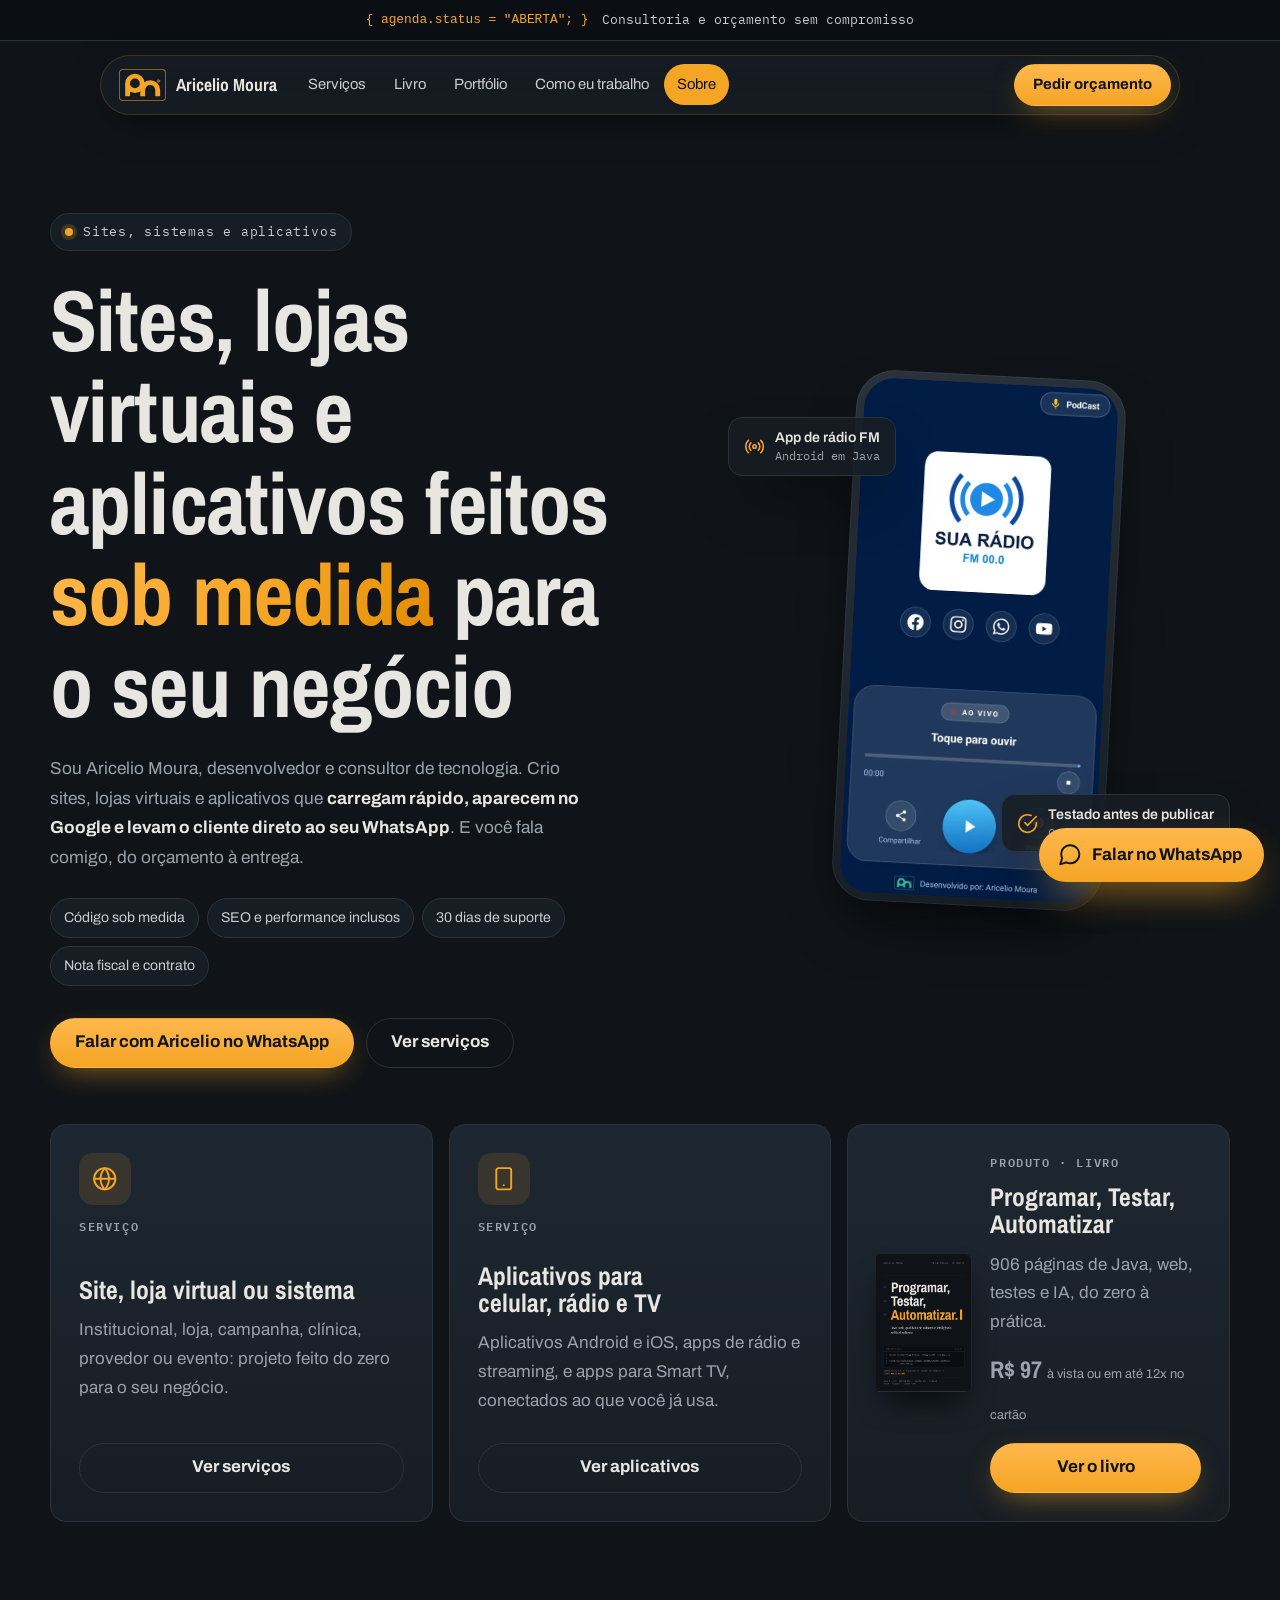
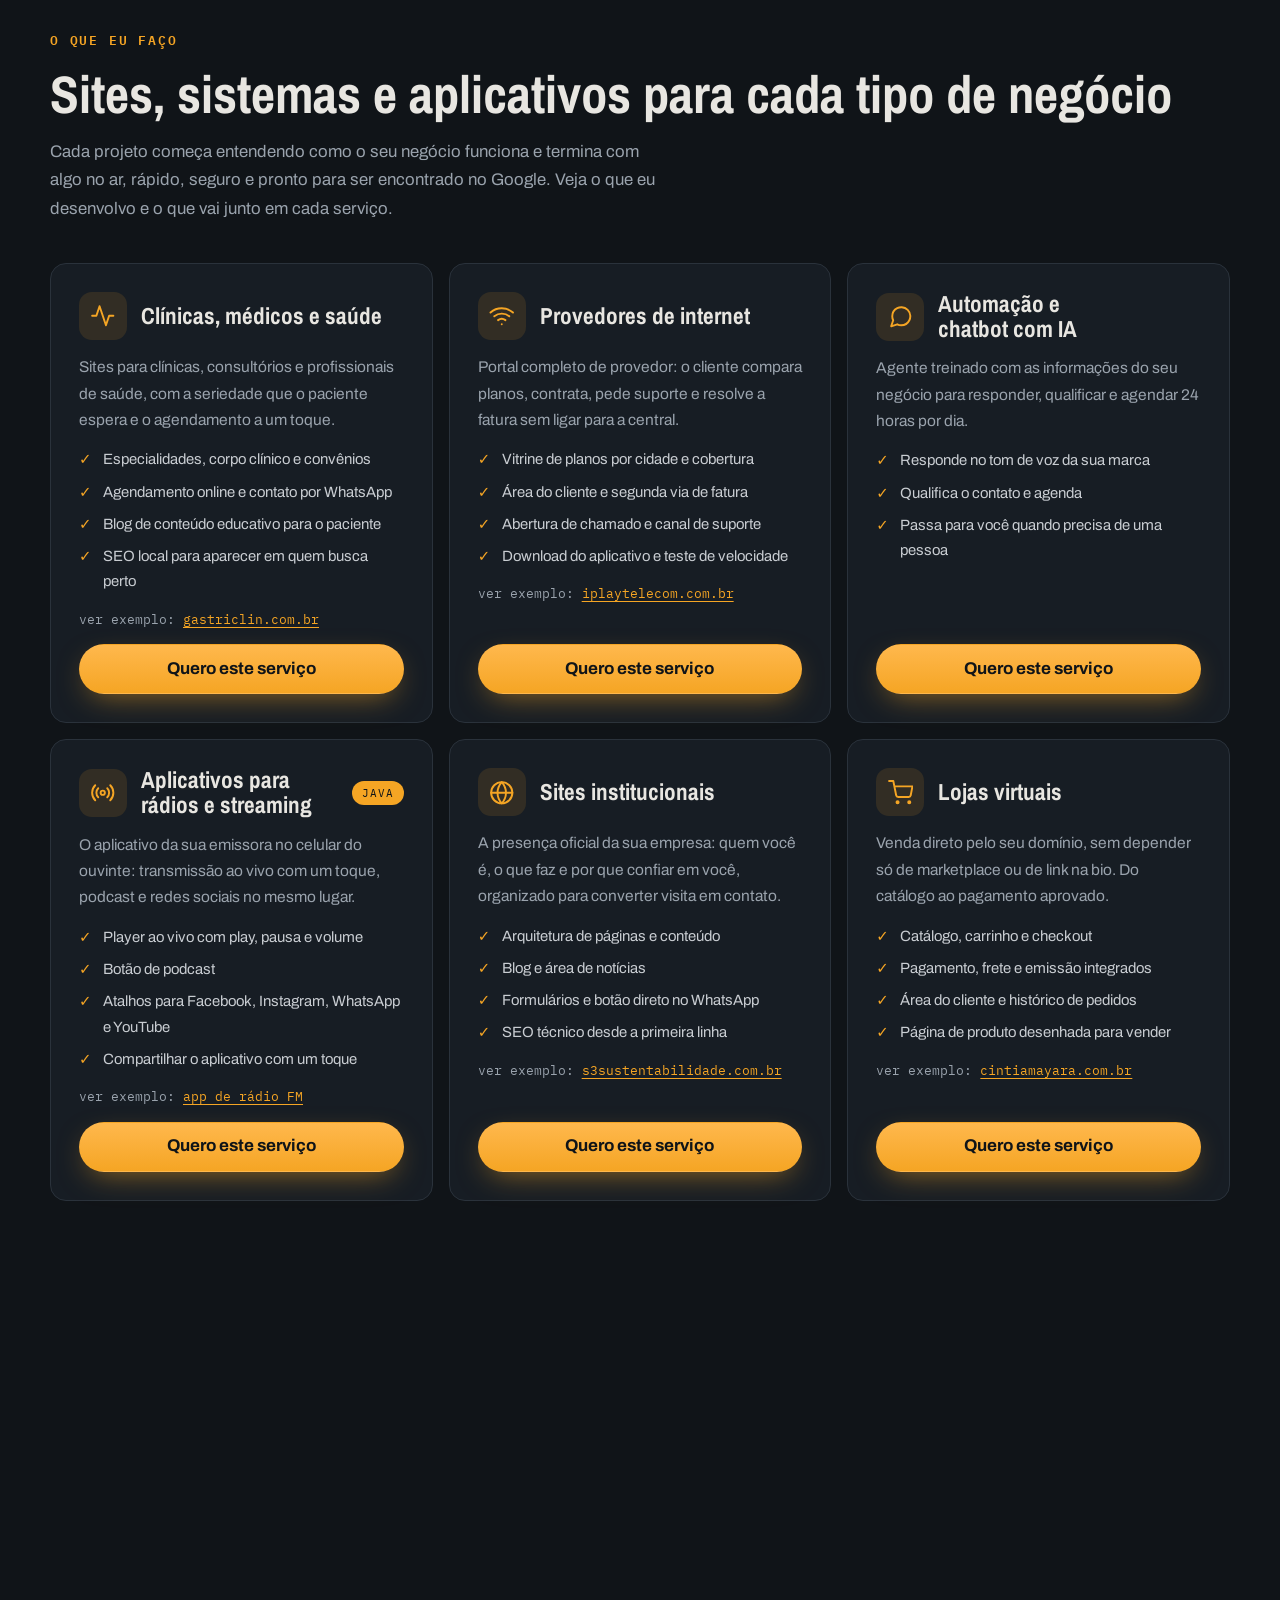
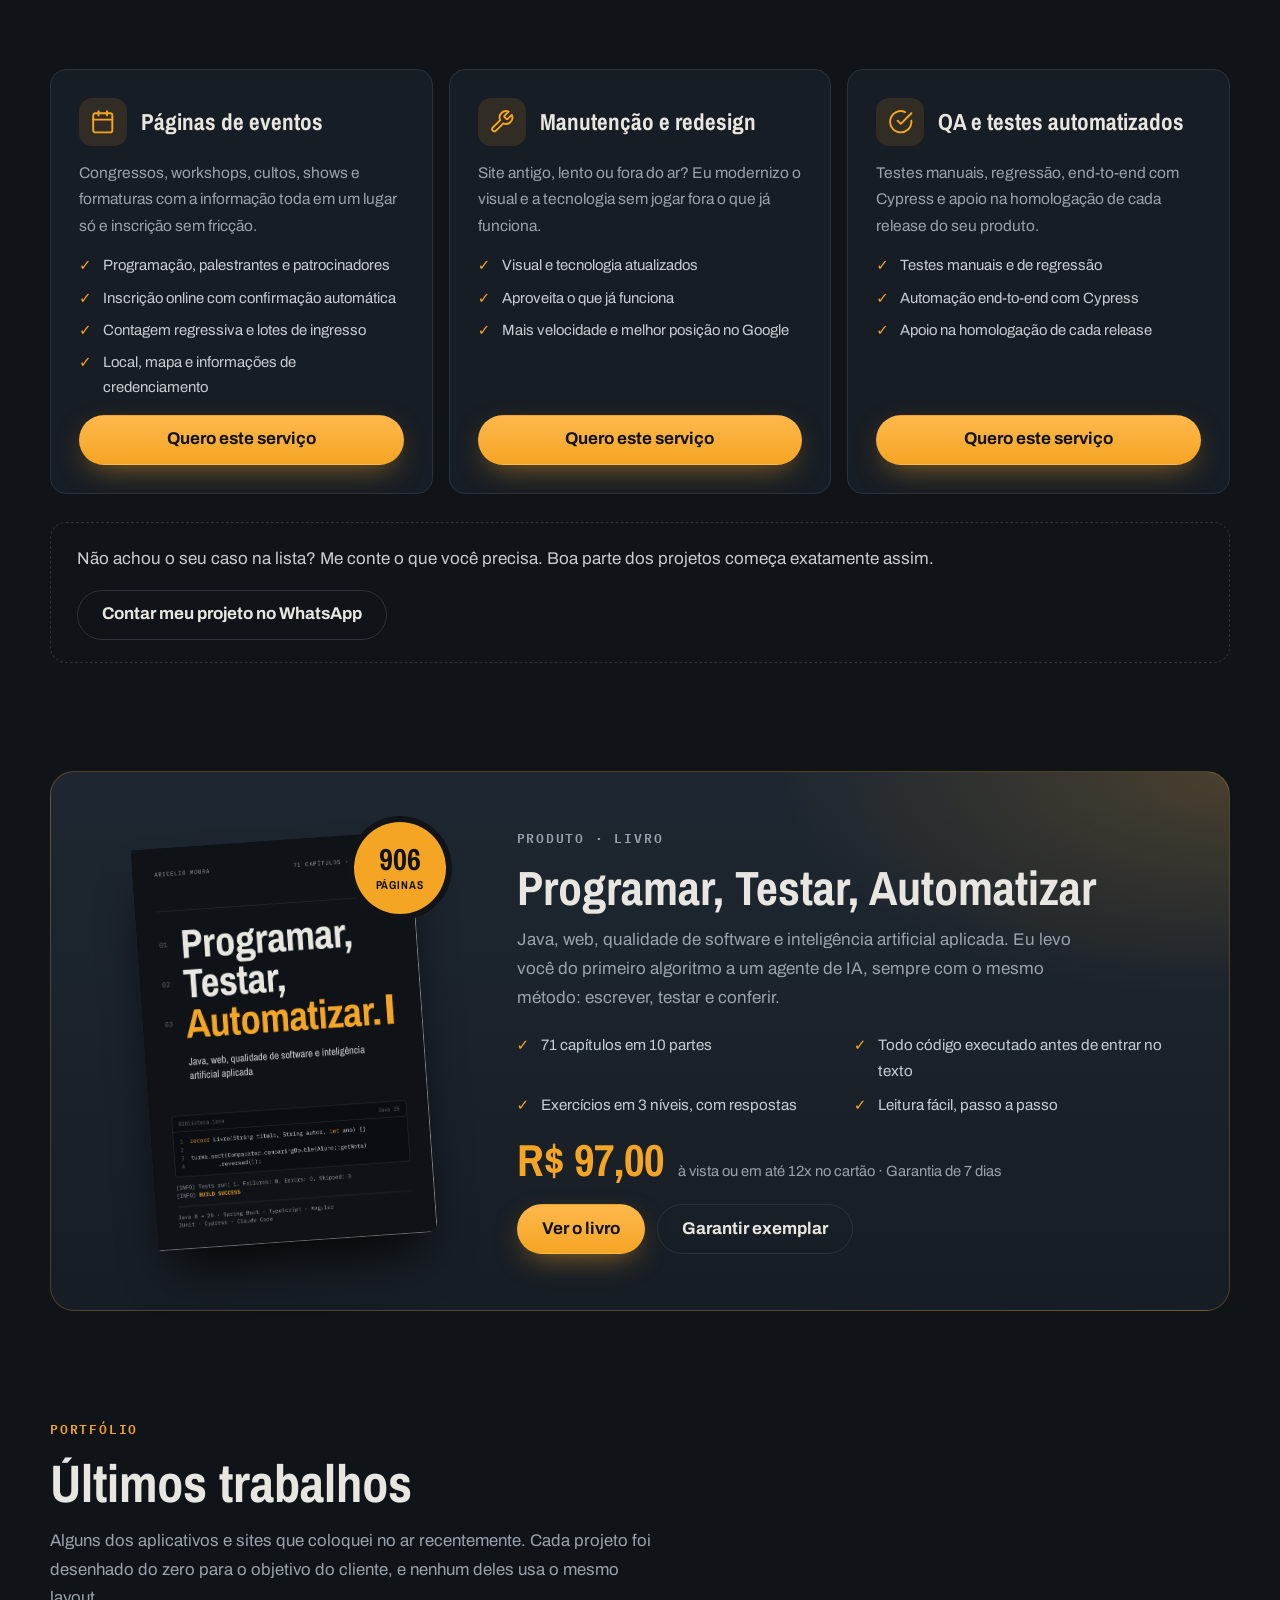
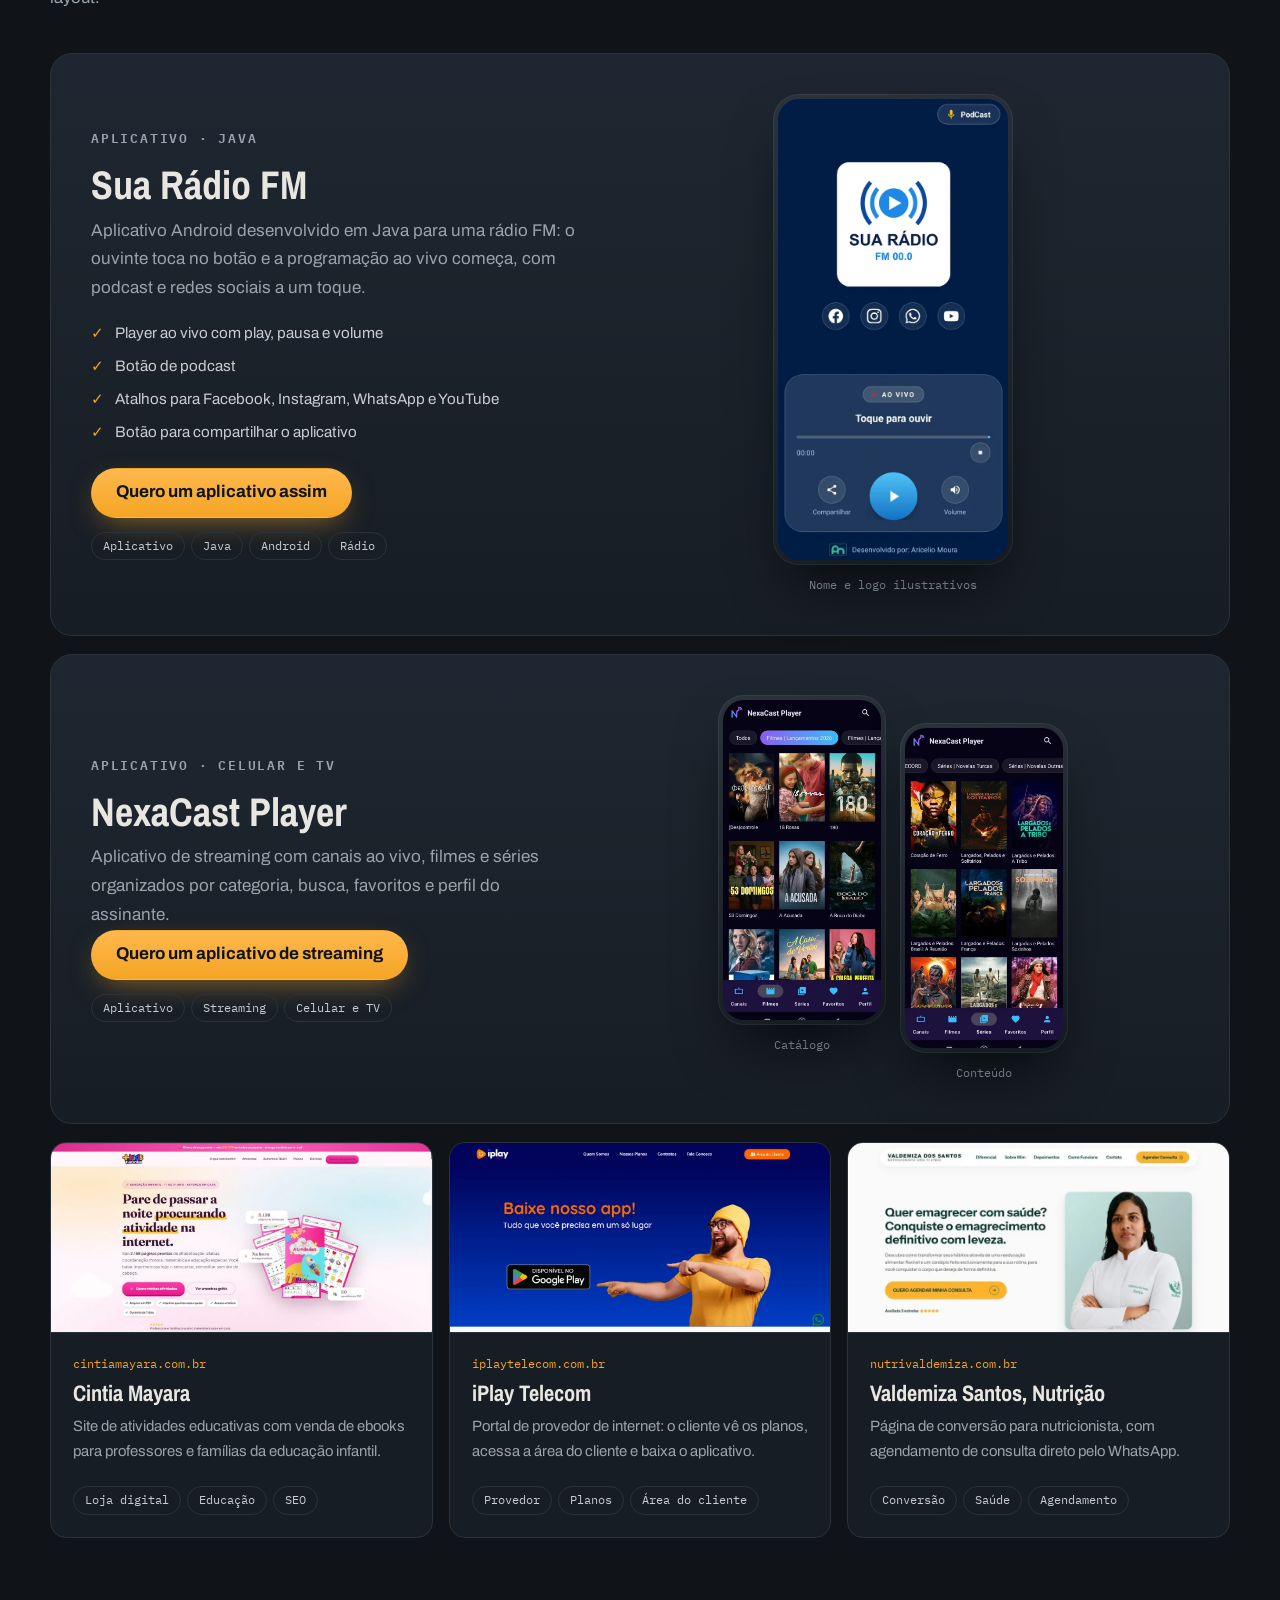
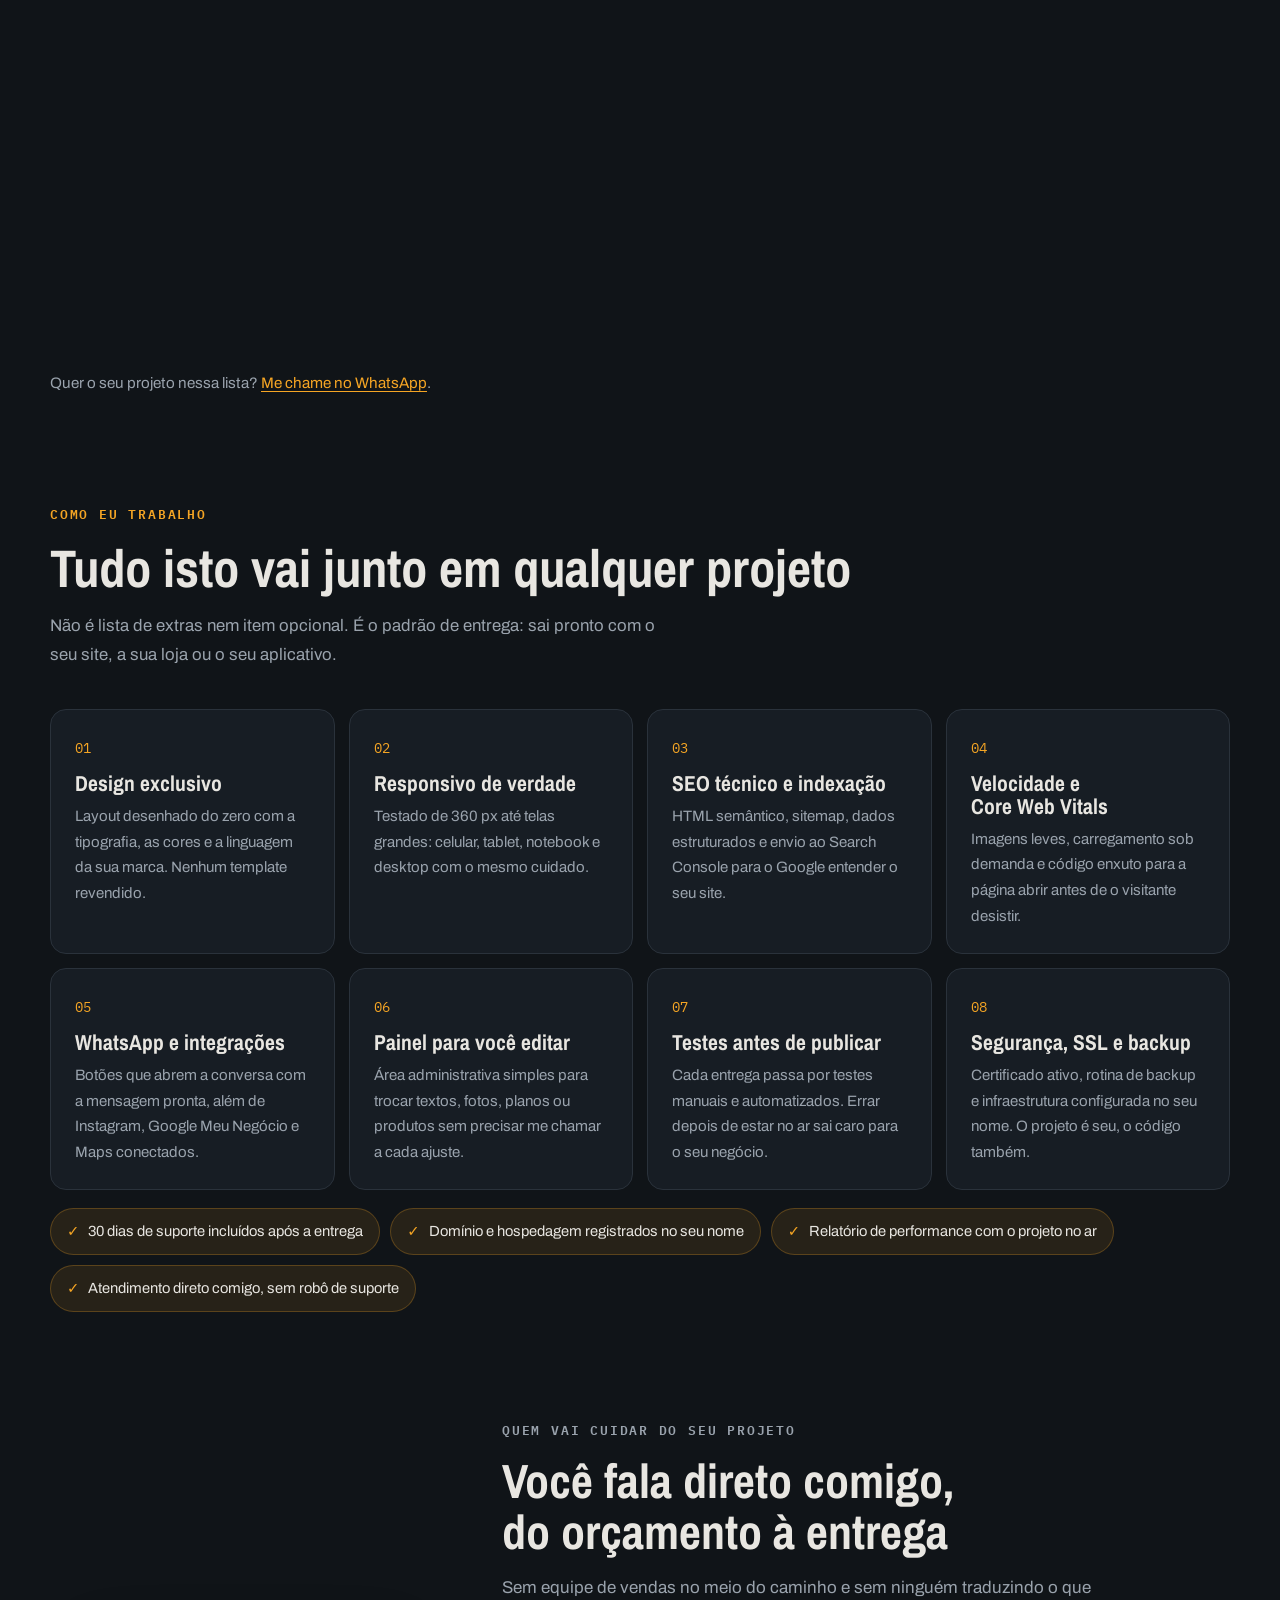
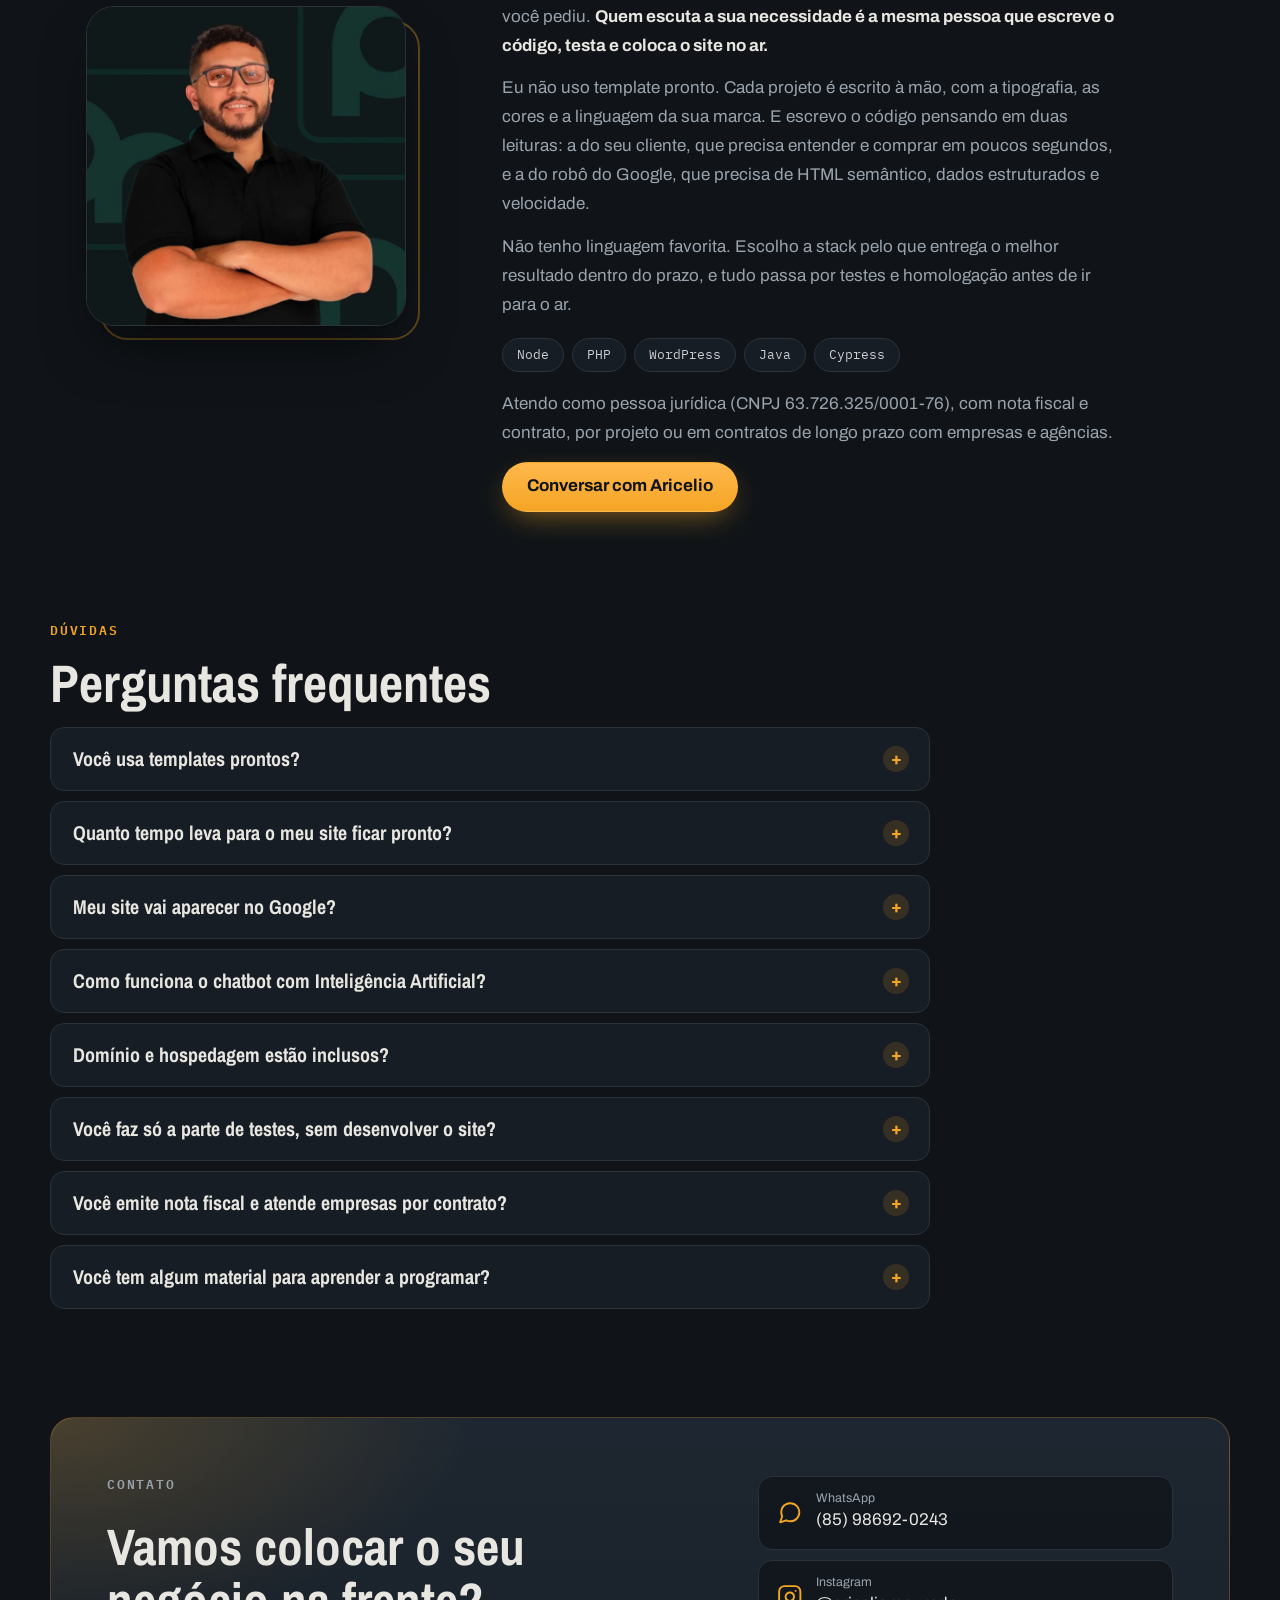
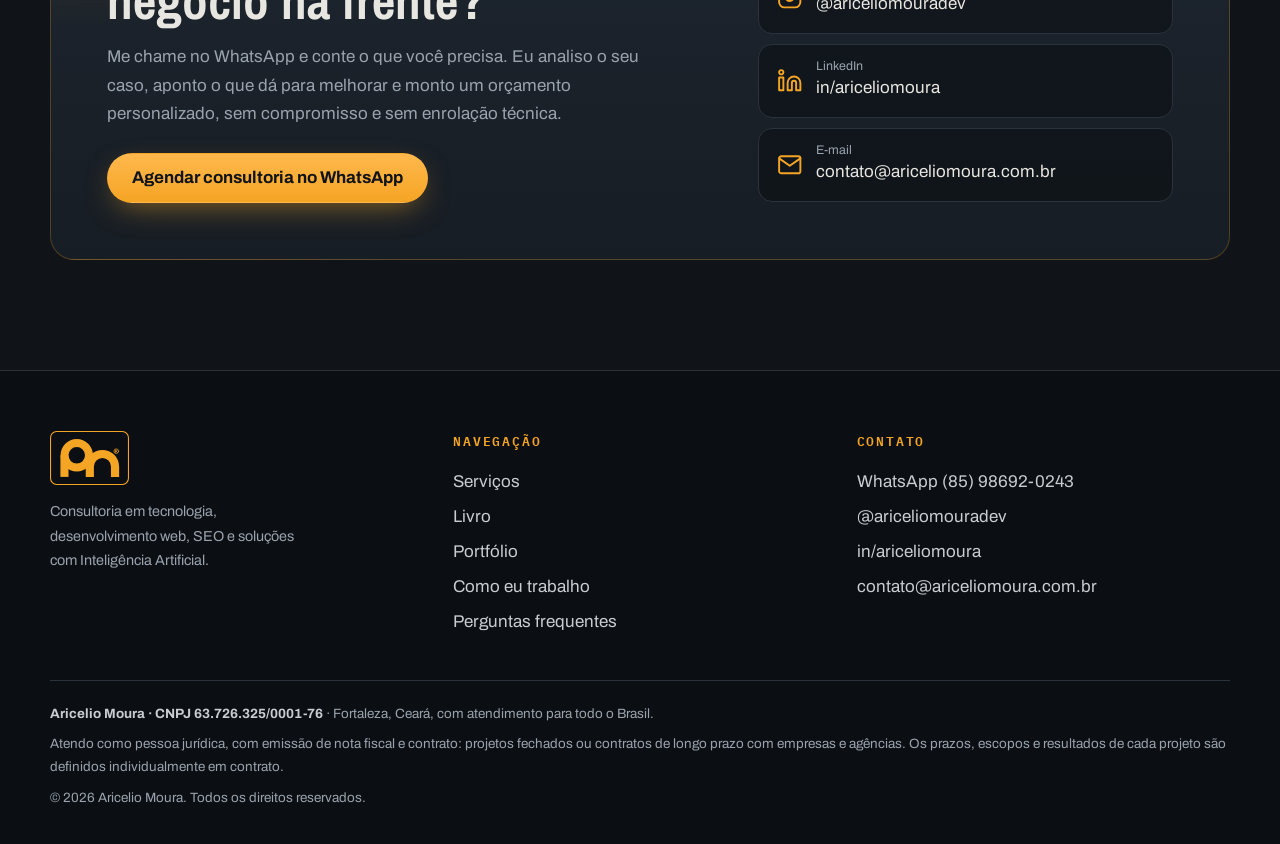
==== index.html @ e88c0b11 "Site do portfólio com a página do livro Página inicial com serviços, portfólio, como eu trabalho, so" ====
<!doctype html>
<html lang="pt-BR">
<head>
  <meta charset="utf-8">
  <meta name="viewport" content="width=device-width, initial-scale=1">
  <title>Aricelio Moura Dev | Sites, Lojas Virtuais e Aplicativos Sob Medida</title>
  <meta name="description" content="Sites, lojas virtuais e aplicativos sob medida que carregam rápido, aparecem no Google e levam o cliente direto ao seu WhatsApp. Fale direto com o desenvolvedor, do orçamento à entrega. Fortaleza, CE, para todo o Brasil.">
  <meta name="author" content="Aricelio Moura">
  <meta name="robots" content="index, follow, max-image-preview:large">
  <link rel="canonical" href="https://ariceliomoura.com.br/">
  <link rel="alternate" hreflang="pt-BR" href="https://ariceliomoura.com.br/">

  <meta name="theme-color" content="#101418">
  <meta name="msapplication-TileColor" content="#101418">
  <meta name="color-scheme" content="dark">

  <meta property="og:type" content="website">
  <meta property="og:site_name" content="Aricelio Moura">
  <meta property="og:title" content="Aricelio Moura | Sites, Lojas Virtuais e Aplicativos Sob Medida">
  <meta property="og:description" content="Sites, lojas virtuais e aplicativos feitos sob medida para o seu negócio. Do orçamento à entrega, direto comigo.">
  <meta property="og:url" content="https://ariceliomoura.com.br/">
  <meta property="og:image" content="https://ariceliomoura.com.br/img/og-aricelio-moura.jpg">
  <meta property="og:image:alt" content="Logo e nome de Aricelio Moura, desenvolvedor de sites, lojas virtuais e aplicativos">
  <meta property="og:locale" content="pt_BR">
  <meta name="twitter:card" content="summary_large_image">
  <meta name="twitter:title" content="Aricelio Moura | Sites, Lojas Virtuais e Aplicativos">
  <meta name="twitter:description" content="Sites, lojas virtuais e aplicativos feitos sob medida para o seu negócio.">
  <meta name="twitter:image" content="https://ariceliomoura.com.br/img/og-aricelio-moura.jpg">

  <link rel="icon" type="image/svg+xml" href="img/logo-icone.svg">
  <link rel="icon" type="image/png" sizes="32x32" href="img/favicon-32.png">
  <link rel="icon" type="image/png" sizes="192x192" href="img/icone-192.png">
  <link rel="apple-touch-icon" href="img/apple-touch-icon.png">

  <link rel="preconnect" href="https://fonts.googleapis.com">
  <link rel="preconnect" href="https://fonts.gstatic.com" crossorigin>
  <link rel="stylesheet" href="https://fonts.googleapis.com/css2?family=Archivo:wght@400;600;700;800&family=Archivo+Narrow:wght@400;700&family=IBM+Plex+Mono:wght@400;600&display=swap">
  <link rel="stylesheet" href="css/home.css">

  <script type="application/ld+json">
  {
    "@context": "https://schema.org",
    "@graph": [
      {
        "@type": "ProfessionalService",
        "@id": "https://ariceliomoura.com.br/#negocio",
        "name": "Aricelio Moura",
        "url": "https://ariceliomoura.com.br/",
        "image": "https://ariceliomoura.com.br/img/og-aricelio-moura.jpg",
        "logo": "https://ariceliomoura.com.br/img/icone-512.png",
        "description": "Sites, lojas virtuais e aplicativos sob medida, com SEO, automação com IA e testes automatizados.",
        "telephone": "+55 85 98692-0243",
        "email": "contato@ariceliomoura.com.br",
        "taxID": "63.726.325/0001-76",
        "areaServed": { "@type": "Country", "name": "Brasil" },
        "address": { "@type": "PostalAddress", "addressLocality": "Fortaleza", "addressRegion": "CE", "addressCountry": "BR" },
        "founder": { "@id": "https://ariceliomoura.com.br/#autor" },
        "sameAs": ["https://www.instagram.com/ariceliomouradev", "https://www.linkedin.com/in/ariceliomoura"],
        "hasOfferCatalog": {
          "@type": "OfferCatalog",
          "name": "Serviços",
          "itemListElement": [
            { "@type": "Offer", "itemOffered": { "@type": "Service", "name": "Sites para clínicas, médicos e saúde" } },
            { "@type": "Offer", "itemOffered": { "@type": "Service", "name": "Portais para provedores de internet" } },
            { "@type": "Offer", "itemOffered": { "@type": "Service", "name": "Automação e chatbot com IA" } },
            { "@type": "Offer", "itemOffered": { "@type": "Service", "name": "Aplicativos para rádios e streaming" } },
            { "@type": "Offer", "itemOffered": { "@type": "Service", "name": "Sites institucionais" } },
            { "@type": "Offer", "itemOffered": { "@type": "Service", "name": "Lojas virtuais" } },
            { "@type": "Offer", "itemOffered": { "@type": "Service", "name": "Páginas de campanha" } },
            { "@type": "Offer", "itemOffered": { "@type": "Service", "name": "Aplicativos para celular e tablet" } },
            { "@type": "Offer", "itemOffered": { "@type": "Service", "name": "Aplicativos para Smart TV" } },
            { "@type": "Offer", "itemOffered": { "@type": "Service", "name": "Páginas de eventos" } },
            { "@type": "Offer", "itemOffered": { "@type": "Service", "name": "Manutenção e redesign" } },
            { "@type": "Offer", "itemOffered": { "@type": "Service", "name": "QA e testes automatizados" } }
          ]
        }
      },
      {
        "@type": "Person",
        "@id": "https://ariceliomoura.com.br/#autor",
        "name": "Aricelio Moura",
        "jobTitle": "Desenvolvedor e consultor de tecnologia",
        "url": "https://ariceliomoura.com.br/",
        "email": "contato@ariceliomoura.com.br",
        "sameAs": ["https://www.instagram.com/ariceliomouradev", "https://www.linkedin.com/in/ariceliomoura"]
      },
      {
        "@type": "WebSite",
        "@id": "https://ariceliomoura.com.br/#site",
        "name": "Aricelio Moura",
        "url": "https://ariceliomoura.com.br/",
        "inLanguage": "pt-BR"
      },
      {
        "@type": "FAQPage",
        "mainEntity": [
          { "@type": "Question", "name": "Você usa templates prontos?", "acceptedAnswer": { "@type": "Answer", "text": "Não. Cada projeto é desenvolvido do zero, com a tipografia, as cores e a linguagem da sua marca. Template pronto costuma vir pesado, cheio de código que você não usa, e é isso que derruba a velocidade e atrapalha o seu posicionamento no Google." } },
          { "@type": "Question", "name": "Quanto tempo leva para o meu site ficar pronto?", "acceptedAnswer": { "@type": "Answer", "text": "Depende do escopo. Uma página de campanha costuma ficar pronta em poucos dias úteis; uma loja virtual, um portal de provedor ou um aplicativo levam mais tempo. O prazo exato é combinado e colocado por escrito antes de começarmos." } },
          { "@type": "Question", "name": "Meu site vai aparecer no Google?", "acceptedAnswer": { "@type": "Answer", "text": "Todo projeto sai com a estrutura técnica que o Google precisa para entender e indexar suas páginas: HTML semântico, velocidade, sitemap, dados estruturados e envio ao Search Console. Posição e tempo de subida variam conforme concorrência e mercado. Ninguém sério promete primeiro lugar garantido, mas sem essa base você não disputa." } },
          { "@type": "Question", "name": "Como funciona o chatbot com Inteligência Artificial?", "acceptedAnswer": { "@type": "Answer", "text": "O agente é treinado com as informações do seu negócio, como serviços, horários, formas de pagamento e dúvidas mais comuns, e responde no seu tom de voz, 24 horas por dia. Ele resolve o repetitivo, qualifica o contato e passa para você quando a conversa exige atendimento humano." } },
          { "@type": "Question", "name": "Domínio e hospedagem estão inclusos?", "acceptedAnswer": { "@type": "Answer", "text": "Domínio e hospedagem são contratados no seu nome, para que a propriedade do seu endereço na internet seja sempre sua. Eu indico as melhores opções para o seu caso, cuido de toda a configuração técnica e deixo tudo publicado e funcionando." } },
          { "@type": "Question", "name": "Você faz só a parte de testes, sem desenvolver o site?", "acceptedAnswer": { "@type": "Answer", "text": "Faço. Atuo também como QA e analista de testes em produtos que já existem: testes manuais, de regressão, end-to-end, automação com Cypress e apoio na homologação antes de cada release. Esse serviço é contratado separadamente." } },
          { "@type": "Question", "name": "Você emite nota fiscal e atende empresas por contrato?", "acceptedAnswer": { "@type": "Answer", "text": "Sim. Atendo como pessoa jurídica (CNPJ 63.726.325/0001-76), com nota fiscal e contrato para cada projeto. Para empresas e agências que precisam de um desenvolvedor de forma contínua, trabalho também em contratos de longo prazo." } },
          { "@type": "Question", "name": "Você tem algum material para aprender a programar?", "acceptedAnswer": { "@type": "Answer", "text": "Tenho. O livro Programar, Testar, Automatizar tem 906 páginas e 71 capítulos sobre Java, web, testes de software e inteligência artificial, do zero à prática. A página do livro fica em ariceliomoura.com.br/livro." } }
        ]
      }
    ]
  }
  </script>
</head>
<body>
  <!-- Ícones (sprite) -->
  <svg width="0" height="0" style="position:absolute" aria-hidden="true" focusable="false">
    <symbol id="i-site" viewBox="0 0 24 24"><circle cx="12" cy="12" r="10"/><line x1="2" y1="12" x2="22" y2="12"/><path d="M12 2a15.3 15.3 0 0 1 4 10 15.3 15.3 0 0 1-4 10 15.3 15.3 0 0 1-4-10 15.3 15.3 0 0 1 4-10z"/></symbol>
    <symbol id="i-loja" viewBox="0 0 24 24"><circle cx="9" cy="21" r="1"/><circle cx="20" cy="21" r="1"/><path d="M1 1h4l2.68 13.39a2 2 0 0 0 2 1.61h9.72a2 2 0 0 0 2-1.61L23 6H6"/></symbol>
    <symbol id="i-alvo" viewBox="0 0 24 24"><circle cx="12" cy="12" r="10"/><circle cx="12" cy="12" r="6"/><circle cx="12" cy="12" r="2"/></symbol>
    <symbol id="i-app" viewBox="0 0 24 24"><rect x="5" y="2" width="14" height="20" rx="2"/><line x1="12" y1="18" x2="12.01" y2="18"/></symbol>
    <symbol id="i-radio" viewBox="0 0 24 24"><circle cx="12" cy="12" r="2"/><path d="M16.24 7.76a6 6 0 0 1 0 8.49m-8.48-.01a6 6 0 0 1 0-8.49m11.31-2.82a10 10 0 0 1 0 14.14m-14.14 0a10 10 0 0 1 0-14.14"/></symbol>
    <symbol id="i-tv" viewBox="0 0 24 24"><rect x="2" y="3" width="20" height="14" rx="2"/><line x1="8" y1="21" x2="16" y2="21"/><line x1="12" y1="17" x2="12" y2="21"/></symbol>
    <symbol id="i-saude" viewBox="0 0 24 24"><polyline points="22 12 18 12 15 21 9 3 6 12 2 12"/></symbol>
    <symbol id="i-wifi" viewBox="0 0 24 24"><path d="M5 12.55a11 11 0 0 1 14.08 0"/><path d="M1.42 9a16 16 0 0 1 21.16 0"/><path d="M8.53 16.11a6 6 0 0 1 6.95 0"/><line x1="12" y1="20" x2="12.01" y2="20"/></symbol>
    <symbol id="i-evento" viewBox="0 0 24 24"><rect x="3" y="4" width="18" height="18" rx="2"/><line x1="16" y1="2" x2="16" y2="6"/><line x1="8" y1="2" x2="8" y2="6"/><line x1="3" y1="10" x2="21" y2="10"/></symbol>
    <symbol id="i-chat" viewBox="0 0 24 24"><path d="M21 11.5a8.38 8.38 0 0 1-.9 3.8 8.5 8.5 0 0 1-7.6 4.7 8.38 8.38 0 0 1-3.8-.9L3 21l1.9-5.7a8.38 8.38 0 0 1-.9-3.8 8.5 8.5 0 0 1 4.7-7.6 8.38 8.38 0 0 1 3.8-.9h.5a8.48 8.48 0 0 1 8 8v.5z"/></symbol>
    <symbol id="i-ferramenta" viewBox="0 0 24 24"><path d="M14.7 6.3a1 1 0 0 0 0 1.4l1.6 1.6a1 1 0 0 0 1.4 0l3.77-3.77a6 6 0 0 1-7.94 7.94l-6.91 6.91a2.12 2.12 0 0 1-3-3l6.91-6.91a6 6 0 0 1 7.94-7.94l-3.76 3.76z"/></symbol>
    <symbol id="i-teste" viewBox="0 0 24 24"><path d="M22 11.08V12a10 10 0 1 1-5.93-9.14"/><polyline points="22 4 12 14.01 9 11.01"/></symbol>
    <symbol id="i-livro" viewBox="0 0 24 24"><path d="M4 19.5A2.5 2.5 0 0 1 6.5 17H20"/><path d="M6.5 2H20v20H6.5A2.5 2.5 0 0 1 4 19.5v-15A2.5 2.5 0 0 1 6.5 2z"/></symbol>
    <symbol id="i-instagram" viewBox="0 0 24 24"><rect x="2" y="2" width="20" height="20" rx="5"/><path d="M16 11.37A4 4 0 1 1 12.63 8 4 4 0 0 1 16 11.37z"/><line x1="17.5" y1="6.5" x2="17.51" y2="6.5"/></symbol>
    <symbol id="i-linkedin" viewBox="0 0 24 24"><path d="M16 8a6 6 0 0 1 6 6v7h-4v-7a2 2 0 0 0-2-2 2 2 0 0 0-2 2v7h-4v-7a6 6 0 0 1 6-6z"/><rect x="2" y="9" width="4" height="12"/><circle cx="4" cy="4" r="2"/></symbol>
    <symbol id="i-email" viewBox="0 0 24 24"><path d="M4 4h16c1.1 0 2 .9 2 2v12c0 1.1-.9 2-2 2H4c-1.1 0-2-.9-2-2V6c0-1.1.9-2 2-2z"/><polyline points="22,6 12,13 2,6"/></symbol>
  </svg>

  <a class="pular" href="#conteudo">Pular para o conteúdo</a>

  <div class="faixa-aviso">
    <code>{ agenda.status = "ABERTA"; }</code>
    <span>Consultoria e orçamento sem compromisso</span>
  </div>

  <header class="topo">
    <nav class="pilula" aria-label="Principal">
      <a class="marca" href="./" aria-label="Aricelio Moura, página inicial">
        <img src="img/logo.svg" alt="" width="47" height="32">
        <span>Aricelio Moura</span>
      </a>

      <ul class="links">
        <li><a href="#servicos">Serviços</a></li>
        <li><a href="#livro">Livro</a></li>
        <li><a href="#portfolio">Portfólio</a></li>
        <li><a href="#processo">Como eu trabalho</a></li>
        <li><a href="#sobre">Sobre</a></li>
      </ul>

      <a class="botao primario pequeno botao-topo" href="https://wa.me/5585986920243" data-zap="Vim pelo seu site (menu do topo) e quero pedir um orçamento.">Pedir orçamento</a>

      <button class="hamburguer" type="button" aria-expanded="false" aria-controls="menu-mobile" aria-label="Abrir menu">
        <span></span><span></span><span></span>
      </button>

      <div class="menu-mobile" id="menu-mobile">
        <ul>
          <li><a href="#servicos">Serviços</a></li>
          <li><a href="#livro">Livro</a></li>
          <li><a href="#portfolio">Portfólio</a></li>
          <li><a href="#processo">Como eu trabalho</a></li>
          <li><a href="#sobre">Sobre</a></li>
          <li><a href="#duvidas">Dúvidas</a></li>
        </ul>
        <a class="botao primario" href="https://wa.me/5585986920243" data-zap="Vim pelo seu site (menu do celular) e quero pedir um orçamento.">Pedir orçamento no WhatsApp</a>
      </div>
    </nav>
  </header>

  <main id="conteudo">
    <section class="heroi" id="inicio">
      <div>
        <p class="selo"><span class="ponto pulsando" aria-hidden="true"></span>Sites, sistemas e aplicativos</p>
        <h1>Sites, lojas virtuais e aplicativos feitos <span class="destaque">sob medida</span> para o seu negócio</h1>
        <p class="lead">
          Sou Aricelio Moura, desenvolvedor e consultor de tecnologia. Crio sites, lojas virtuais e aplicativos que
          <strong>carregam rápido, aparecem no Google e levam o cliente direto ao seu WhatsApp</strong>.
          E você fala comigo, do orçamento à entrega.
        </p>
        <ul class="chips">
          <li>Código sob medida</li>
          <li>SEO e performance inclusos</li>
          <li>30 dias de suporte</li>
          <li>Nota fiscal e contrato</li>
        </ul>
        <div class="botoes">
          <a class="botao primario" href="https://wa.me/5585986920243" data-zap="Vim pelo seu site (início) e quero conversar sobre um projeto.">Falar com Aricelio no WhatsApp</a>
          <a class="botao" href="#servicos">Ver serviços</a>
        </div>
      </div>

      <div class="palco">
        <div class="telefone">
          <img src="img/trabalhos/app-radio.webp" alt="Aplicativo Android de rádio FM, com player ao vivo, botão de podcast e redes sociais" width="600" height="1179">
        </div>
        <div class="etiqueta-flutuante etiqueta-1" aria-hidden="true">
          <svg class="icone"><use href="#i-radio"/></svg>
          <span>App de rádio FM<small>Android em Java</small></span>
        </div>
        <div class="etiqueta-flutuante etiqueta-2" aria-hidden="true">
          <svg class="icone"><use href="#i-teste"/></svg>
          <span>Testado antes de publicar<small>Cypress e homologação</small></span>
        </div>
      </div>
    </section>

    <section class="secao" style="padding-top:0" aria-label="Por onde começar">
      <div class="caminhos">
        <article class="caminho reveal">
          <span class="icone-caixa"><svg class="icone"><use href="#i-site"/></svg></span>
          <p class="rotulo">Serviço</p>
          <h3>Site, loja virtual ou sistema</h3>
          <p>Institucional, loja, campanha, clínica, provedor ou evento: projeto feito do zero para o seu negócio.</p>
          <a class="botao" href="#servicos">Ver serviços</a>
        </article>

        <article class="caminho reveal">
          <span class="icone-caixa"><svg class="icone"><use href="#i-app"/></svg></span>
          <p class="rotulo">Serviço</p>
          <h3>Aplicativos para celular, rádio e TV</h3>
          <p>Aplicativos Android e iOS, apps de rádio e streaming, e apps para Smart TV, conectados ao que você já usa.</p>
          <a class="botao" href="#portfolio">Ver aplicativos</a>
        </article>

        <article class="caminho caminho-livro reveal">
          <img src="img/capa-frente.png" alt="Capa do livro Programar, Testar, Automatizar" width="454" height="652" loading="lazy">
          <div class="corpo">
            <p class="rotulo">Produto · Livro</p>
            <h3>Programar, Testar, Automatizar</h3>
            <p>906 páginas de Java, web, testes e IA, do zero à prática.</p>
            <p class="preco-mini">R$ 97 <small>à vista ou em até 12x no cartão</small></p>
            <a class="botao primario" href="livro/">Ver o livro</a>
          </div>
        </article>
      </div>
    </section>

    <section class="secao" id="servicos" aria-labelledby="t-servicos">
      <p class="rotulo">O que eu faço</p>
      <h2 id="t-servicos">Sites, sistemas e aplicativos para cada tipo de negócio</h2>
      <p class="intro">Cada projeto começa entendendo como o seu negócio funciona e termina com algo no ar, rápido, seguro e pronto para ser encontrado no Google. Veja o que eu desenvolvo e o que vai junto em cada serviço.</p>

      <div class="servicos-grid">
        <article class="servico reveal">
          <div class="servico-topo"><span class="icone-caixa"><svg class="icone"><use href="#i-saude"/></svg></span><h3>Clínicas, médicos e saúde</h3></div>
          <p>Sites para clínicas, consultórios e profissionais de saúde, com a seriedade que o paciente espera e o agendamento a um toque.</p>
          <ul><li>Especialidades, corpo clínico e convênios</li><li>Agendamento online e contato por WhatsApp</li><li>Blog de conteúdo educativo para o paciente</li><li>SEO local para aparecer em quem busca perto</li></ul>
          <p class="exemplo">ver exemplo: <a href="https://gastriclin.com.br/" target="_blank" rel="noopener">gastriclin.com.br</a></p>
          <a class="botao primario cheio" href="https://wa.me/5585986920243" data-zap="Vim pelo seu site (seção Serviços) e tenho interesse em: Clínicas, médicos e saúde.">Quero este serviço</a>
        </article>
        <article class="servico reveal">
          <div class="servico-topo"><span class="icone-caixa"><svg class="icone"><use href="#i-wifi"/></svg></span><h3>Provedores de internet</h3></div>
          <p>Portal completo de provedor: o cliente compara planos, contrata, pede suporte e resolve a fatura sem ligar para a central.</p>
          <ul><li>Vitrine de planos por cidade e cobertura</li><li>Área do cliente e segunda via de fatura</li><li>Abertura de chamado e canal de suporte</li><li>Download do aplicativo e teste de velocidade</li></ul>
          <p class="exemplo">ver exemplo: <a href="https://iplaytelecom.com.br/" target="_blank" rel="noopener">iplaytelecom.com.br</a></p>
          <a class="botao primario cheio" href="https://wa.me/5585986920243" data-zap="Vim pelo seu site (seção Serviços) e tenho interesse em: Provedores de internet.">Quero este serviço</a>
        </article>
        <article class="servico reveal">
          <div class="servico-topo"><span class="icone-caixa"><svg class="icone"><use href="#i-chat"/></svg></span><h3>Automação e chatbot com IA</h3></div>
          <p>Agente treinado com as informações do seu negócio para responder, qualificar e agendar 24 horas por dia.</p>
          <ul><li>Responde no tom de voz da sua marca</li><li>Qualifica o contato e agenda</li><li>Passa para você quando precisa de uma pessoa</li></ul>
          <a class="botao primario cheio" href="https://wa.me/5585986920243" data-zap="Vim pelo seu site (seção Serviços) e tenho interesse em: Automação e chatbot com IA.">Quero este serviço</a>
        </article>
        <article class="servico reveal">
          <div class="servico-topo"><span class="icone-caixa"><svg class="icone"><use href="#i-radio"/></svg></span><h3>Aplicativos para rádios e streaming</h3><span class="novo">Java</span></div>
          <p>O aplicativo da sua emissora no celular do ouvinte: transmissão ao vivo com um toque, podcast e redes sociais no mesmo lugar.</p>
          <ul><li>Player ao vivo com play, pausa e volume</li><li>Botão de podcast</li><li>Atalhos para Facebook, Instagram, WhatsApp e YouTube</li><li>Compartilhar o aplicativo com um toque</li></ul>
          <p class="exemplo">ver exemplo: <a href="#portfolio">app de rádio FM</a></p>
          <a class="botao primario cheio" href="https://wa.me/5585986920243" data-zap="Vim pelo seu site (seção Serviços) e tenho interesse em: Aplicativos para rádios e streaming.">Quero este serviço</a>
        </article>
        <article class="servico reveal">
          <div class="servico-topo"><span class="icone-caixa"><svg class="icone"><use href="#i-site"/></svg></span><h3>Sites institucionais</h3></div>
          <p>A presença oficial da sua empresa: quem você é, o que faz e por que confiar em você, organizado para converter visita em contato.</p>
          <ul><li>Arquitetura de páginas e conteúdo</li><li>Blog e área de notícias</li><li>Formulários e botão direto no WhatsApp</li><li>SEO técnico desde a primeira linha</li></ul>
          <p class="exemplo">ver exemplo: <a href="https://s3sustentabilidade.com.br/" target="_blank" rel="noopener">s3sustentabilidade.com.br</a></p>
          <a class="botao primario cheio" href="https://wa.me/5585986920243" data-zap="Vim pelo seu site (seção Serviços) e tenho interesse em: Sites institucionais.">Quero este serviço</a>
        </article>
        <article class="servico reveal">
          <div class="servico-topo"><span class="icone-caixa"><svg class="icone"><use href="#i-loja"/></svg></span><h3>Lojas virtuais</h3></div>
          <p>Venda direto pelo seu domínio, sem depender só de marketplace ou de link na bio. Do catálogo ao pagamento aprovado.</p>
          <ul><li>Catálogo, carrinho e checkout</li><li>Pagamento, frete e emissão integrados</li><li>Área do cliente e histórico de pedidos</li><li>Página de produto desenhada para vender</li></ul>
          <p class="exemplo">ver exemplo: <a href="https://cintiamayara.com.br/" target="_blank" rel="noopener">cintiamayara.com.br</a></p>
          <a class="botao primario cheio" href="https://wa.me/5585986920243" data-zap="Vim pelo seu site (seção Serviços) e tenho interesse em: Lojas virtuais.">Quero este serviço</a>
        </article>
        <article class="servico reveal">
          <div class="servico-topo"><span class="icone-caixa"><svg class="icone"><use href="#i-alvo"/></svg></span><h3>Páginas de campanha</h3></div>
          <p>Landing pages feitas para um objetivo só: capturar o lead ou fechar a venda que o seu anúncio prometeu.</p>
          <ul><li>Copy e prova social orientadas à oferta</li><li>Formulário curto e CTA no WhatsApp</li><li>Rastreamento de Meta Ads e Google Ads</li><li>Variações para testar título e chamada</li></ul>
          <a class="botao primario cheio" href="https://wa.me/5585986920243" data-zap="Vim pelo seu site (seção Serviços) e tenho interesse em: Páginas de campanha.">Quero este serviço</a>
        </article>
        <article class="servico reveal">
          <div class="servico-topo"><span class="icone-caixa"><svg class="icone"><use href="#i-app"/></svg></span><h3>Aplicativos para celular e tablet</h3></div>
          <p>Seu negócio no bolso do cliente: app publicado nas lojas, conectado aos sistemas que você já usa.</p>
          <ul><li>Android e iOS a partir da mesma base</li><li>Layout que se adapta de celular a tablet</li><li>Notificações push e login do usuário</li><li>Publicação na Play Store e App Store</li></ul>
          <p class="exemplo">ver exemplo: <a href="#portfolio">NexaCast Player</a></p>
          <a class="botao primario cheio" href="https://wa.me/5585986920243" data-zap="Vim pelo seu site (seção Serviços) e tenho interesse em: Aplicativos para celular e tablet.">Quero este serviço</a>
        </article>
        <article class="servico reveal">
          <div class="servico-topo"><span class="icone-caixa"><svg class="icone"><use href="#i-tv"/></svg></span><h3>Aplicativos para Smart TV</h3></div>
          <p>Conteúdo, canais e catálogo na tela grande, com navegação pensada para o controle remoto, não para o dedo.</p>
          <ul><li>Android TV, Fire TV e demais plataformas</li><li>Navegação por controle e foco visível</li><li>Player de vídeo, ao vivo e sob demanda</li><li>Publicação nas lojas de aplicativos de TV</li></ul>
          <p class="exemplo">ver exemplo: <a href="#portfolio">NexaCast Player</a></p>
          <a class="botao primario cheio" href="https://wa.me/5585986920243" data-zap="Vim pelo seu site (seção Serviços) e tenho interesse em: Aplicativos para Smart TV.">Quero este serviço</a>
        </article>
        <article class="servico reveal">
          <div class="servico-topo"><span class="icone-caixa"><svg class="icone"><use href="#i-evento"/></svg></span><h3>Páginas de eventos</h3></div>
          <p>Congressos, workshops, cultos, shows e formaturas com a informação toda em um lugar só e inscrição sem fricção.</p>
          <ul><li>Programação, palestrantes e patrocinadores</li><li>Inscrição online com confirmação automática</li><li>Contagem regressiva e lotes de ingresso</li><li>Local, mapa e informações de credenciamento</li></ul>
          <a class="botao primario cheio" href="https://wa.me/5585986920243" data-zap="Vim pelo seu site (seção Serviços) e tenho interesse em: Páginas de eventos.">Quero este serviço</a>
        </article>
        <article class="servico reveal">
          <div class="servico-topo"><span class="icone-caixa"><svg class="icone"><use href="#i-ferramenta"/></svg></span><h3>Manutenção e redesign</h3></div>
          <p>Site antigo, lento ou fora do ar? Eu modernizo o visual e a tecnologia sem jogar fora o que já funciona.</p>
          <ul><li>Visual e tecnologia atualizados</li><li>Aproveita o que já funciona</li><li>Mais velocidade e melhor posição no Google</li></ul>
          <a class="botao primario cheio" href="https://wa.me/5585986920243" data-zap="Vim pelo seu site (seção Serviços) e tenho interesse em: Manutenção e redesign.">Quero este serviço</a>
        </article>
        <article class="servico reveal">
          <div class="servico-topo"><span class="icone-caixa"><svg class="icone"><use href="#i-teste"/></svg></span><h3>QA e testes automatizados</h3></div>
          <p>Testes manuais, regressão, end-to-end com Cypress e apoio na homologação de cada release do seu produto.</p>
          <ul><li>Testes manuais e de regressão</li><li>Automação end-to-end com Cypress</li><li>Apoio na homologação de cada release</li></ul>
          <a class="botao primario cheio" href="https://wa.me/5585986920243" data-zap="Vim pelo seu site (seção Serviços) e tenho interesse em: QA e testes automatizados.">Quero este serviço</a>
        </article>
      </div>

      <div class="aviso-caso reveal">
        <span>Não achou o seu caso na lista? Me conte o que você precisa. Boa parte dos projetos começa exatamente assim.</span>
        <a class="botao" href="https://wa.me/5585986920243" data-zap="Vim pelo seu site (seção Serviços). Meu caso não estava na lista e queria te contar o que preciso.">Contar meu projeto no WhatsApp</a>
      </div>
    </section>

    <section class="secao" id="livro" aria-labelledby="t-livro">
      <div class="livro-destaque reveal">
        <div class="livro-capa">
          <img src="img/capa-frente.png" alt="Capa do livro Programar, Testar, Automatizar" width="454" height="652" loading="lazy">
          <div class="selo-paginas" aria-hidden="true"><div><b>906</b><span>páginas</span></div></div>
        </div>
        <div class="livro-texto">
          <p class="rotulo">Produto · Livro</p>
          <h2 id="t-livro">Programar, Testar, Automatizar</h2>
          <p>Java, web, qualidade de software e inteligência artificial aplicada. Eu levo você do primeiro algoritmo a um agente de IA, sempre com o mesmo método: escrever, testar e conferir.</p>
          <ul class="livro-lista">
            <li>71 capítulos em 10 partes</li>
            <li>Todo código executado antes de entrar no texto</li>
            <li>Exercícios em 3 níveis, com respostas</li>
            <li>Leitura fácil, passo a passo</li>
          </ul>
          <div class="livro-preco"><strong>R$ 97,00</strong><span>à vista ou em até 12x no cartão · Garantia de 7 dias</span></div>
          <div class="botoes" style="margin-top:0">
            <a class="botao primario" href="livro/">Ver o livro</a>
            <a class="botao" href="https://pay.hotmart.com/W108020193L?src=home" rel="noopener">Garantir exemplar</a>
          </div>
        </div>
      </div>
    </section>

    <section class="secao" id="portfolio" aria-labelledby="t-portfolio">
      <p class="rotulo">Portfólio</p>
      <h2 id="t-portfolio">Últimos trabalhos</h2>
      <p class="intro">Alguns dos aplicativos e sites que coloquei no ar recentemente. Cada projeto foi desenhado do zero para o objetivo do cliente, e nenhum deles usa o mesmo layout.</p>

      <article class="vitrine-apps reveal">
        <div>
          <p class="rotulo">Aplicativo · Java</p>
          <h3>Sua Rádio FM</h3>
          <p>Aplicativo Android desenvolvido em Java para uma rádio FM: o ouvinte toca no botão e a programação ao vivo começa, com podcast e redes sociais a um toque.</p>
          <ul class="recursos">
            <li>Player ao vivo com play, pausa e volume</li>
            <li>Botão de podcast</li>
            <li>Atalhos para Facebook, Instagram, WhatsApp e YouTube</li>
            <li>Botão para compartilhar o aplicativo</li>
          </ul>
          <a class="botao primario" href="https://wa.me/5585986920243" data-zap="Vim pelo seu site (portfólio). Vi o aplicativo de rádio e quero um aplicativo assim.">Quero um aplicativo assim</a>
          <ul class="etiquetas"><li>Aplicativo</li><li>Java</li><li>Android</li><li>Rádio</li></ul>
        </div>
        <div class="telefones">
          <figure><div class="telefone"><img src="img/trabalhos/app-radio.webp" alt="Tela do aplicativo de rádio FM, com nome e logo ilustrativos" width="600" height="1179" loading="lazy"></div><figcaption>Nome e logo ilustrativos</figcaption></figure>
        </div>
      </article>

      <article class="vitrine-apps reveal">
        <div>
          <p class="rotulo">Aplicativo · Celular e TV</p>
          <h3>NexaCast Player</h3>
          <p>Aplicativo de streaming com canais ao vivo, filmes e séries organizados por categoria, busca, favoritos e perfil do assinante.</p>
          <a class="botao primario" href="https://wa.me/5585986920243" data-zap="Vim pelo seu site (portfólio). Vi o NexaCast Player e quero um aplicativo de streaming.">Quero um aplicativo de streaming</a>
          <ul class="etiquetas"><li>Aplicativo</li><li>Streaming</li><li>Celular e TV</li></ul>
        </div>
        <div class="telefones">
          <figure><div class="telefone"><img src="img/trabalhos/nexaCast.webp" alt="Tela inicial do aplicativo NexaCast Player" width="600" height="1301" loading="lazy"></div><figcaption>Catálogo</figcaption></figure>
          <figure><div class="telefone"><img src="img/trabalhos/nexaCast2.webp" alt="Tela de conteúdo do aplicativo NexaCast Player" width="600" height="1301" loading="lazy"></div><figcaption>Conteúdo</figcaption></figure>
        </div>
      </article>

      <div class="sites-grid">
        <a class="trabalho reveal" href="https://cintiamayara.com.br/" target="_blank" rel="noopener">
          <img src="img/trabalhos/cintiamayara.webp" alt="Site Cintia Mayara, loja de ebooks de atividades educativas" width="1200" height="594" loading="lazy">
          <div class="corpo"><span class="dominio">cintiamayara.com.br</span><h3>Cintia Mayara</h3><p>Site de atividades educativas com venda de ebooks para professores e famílias da educação infantil.</p><ul class="etiquetas"><li>Loja digital</li><li>Educação</li><li>SEO</li></ul></div>
        </a>
        <a class="trabalho reveal" href="https://iplaytelecom.com.br/" target="_blank" rel="noopener">
          <img src="img/trabalhos/iplaytelecom.webp" alt="Site da iPlay Telecom, provedor de internet" width="1200" height="600" loading="lazy">
          <div class="corpo"><span class="dominio">iplaytelecom.com.br</span><h3>iPlay Telecom</h3><p>Portal de provedor de internet: o cliente vê os planos, acessa a área do cliente e baixa o aplicativo.</p><ul class="etiquetas"><li>Provedor</li><li>Planos</li><li>Área do cliente</li></ul></div>
        </a>
        <a class="trabalho reveal" href="https://nutrivaldemiza.com.br/" target="_blank" rel="noopener">
          <img src="img/trabalhos/nutrivaldemiza.webp" alt="Página de Valdemiza Santos, nutricionista" width="880" height="495" loading="lazy">
          <div class="corpo"><span class="dominio">nutrivaldemiza.com.br</span><h3>Valdemiza Santos, Nutrição</h3><p>Página de conversão para nutricionista, com agendamento de consulta direto pelo WhatsApp.</p><ul class="etiquetas"><li>Conversão</li><li>Saúde</li><li>Agendamento</li></ul></div>
        </a>
        <a class="trabalho reveal" href="https://gdforge.com.br/" target="_blank" rel="noopener">
          <img src="img/trabalhos/gdforge.webp" alt="Site GDForge, estúdio de jogos indie" width="880" height="495" loading="lazy">
          <div class="corpo"><span class="dominio">gdforge.com.br</span><h3>GDForge</h3><p>Site do estúdio de jogos indie: apresentação de protótipos, assets e devlog do time.</p><ul class="etiquetas"><li>Institucional</li><li>Games</li><li>Devlog</li></ul></div>
        </a>
        <a class="trabalho reveal" href="https://clinicaendodiagnose.com.br/" target="_blank" rel="noopener">
          <img src="img/trabalhos/endodiagnose.webp" alt="Site da Clínica EndoDiagnose" width="880" height="495" loading="lazy">
          <div class="corpo"><span class="dominio">clinicaendodiagnose.com.br</span><h3>Clínica EndoDiagnose</h3><p>Site institucional de clínica de saúde digestiva, com blog próprio e agendamento online.</p><ul class="etiquetas"><li>Institucional</li><li>Blog</li><li>Agendamento</li></ul></div>
        </a>
        <a class="trabalho reveal" href="https://gastriclin.com.br/" target="_blank" rel="noopener">
          <img src="img/trabalhos/gastriclin.webp" alt="Site da clínica GastriClin" width="1200" height="591" loading="lazy">
          <div class="corpo"><span class="dominio">gastriclin.com.br</span><h3>GastriClin</h3><p>Clínica de gastroenterologia e endoscopia em Fortaleza, estruturada para busca local no Google.</p><ul class="etiquetas"><li>Institucional</li><li>SEO local</li><li>Saúde</li></ul></div>
        </a>
      </div>
      <p class="nota-portfolio">Quer o seu projeto nessa lista? <a href="https://wa.me/5585986920243" data-zap="Vim pelo seu site (portfólio). Vi seus trabalhos e quero um projeto assim para o meu negócio.">Me chame no WhatsApp</a>.</p>
    </section>

    <section class="secao" id="processo" aria-labelledby="t-processo">
      <p class="rotulo">Como eu trabalho</p>
      <h2 id="t-processo">Tudo isto vai junto em qualquer projeto</h2>
      <p class="intro">Não é lista de extras nem item opcional. É o padrão de entrega: sai pronto com o seu site, a sua loja ou o seu aplicativo.</p>
      <div class="passos">
        <article class="passo reveal"><span class="numero">01</span><h3>Design exclusivo</h3><p>Layout desenhado do zero com a tipografia, as cores e a linguagem da sua marca. Nenhum template revendido.</p></article>
        <article class="passo reveal"><span class="numero">02</span><h3>Responsivo de verdade</h3><p>Testado de 360 px até telas grandes: celular, tablet, notebook e desktop com o mesmo cuidado.</p></article>
        <article class="passo reveal"><span class="numero">03</span><h3>SEO técnico e indexação</h3><p>HTML semântico, sitemap, dados estruturados e envio ao Search Console para o Google entender o seu site.</p></article>
        <article class="passo reveal"><span class="numero">04</span><h3>Velocidade e Core Web Vitals</h3><p>Imagens leves, carregamento sob demanda e código enxuto para a página abrir antes de o visitante desistir.</p></article>
        <article class="passo reveal"><span class="numero">05</span><h3>WhatsApp e integrações</h3><p>Botões que abrem a conversa com a mensagem pronta, além de Instagram, Google Meu Negócio e Maps conectados.</p></article>
        <article class="passo reveal"><span class="numero">06</span><h3>Painel para você editar</h3><p>Área administrativa simples para trocar textos, fotos, planos ou produtos sem precisar me chamar a cada ajuste.</p></article>
        <article class="passo reveal"><span class="numero">07</span><h3>Testes antes de publicar</h3><p>Cada entrega passa por testes manuais e automatizados. Errar depois de estar no ar sai caro para o seu negócio.</p></article>
        <article class="passo reveal"><span class="numero">08</span><h3>Segurança, SSL e backup</h3><p>Certificado ativo, rotina de backup e infraestrutura configurada no seu nome. O projeto é seu, o código também.</p></article>
      </div>
      <ul class="garantias">
        <li>30 dias de suporte incluídos após a entrega</li>
        <li>Domínio e hospedagem registrados no seu nome</li>
        <li>Relatório de performance com o projeto no ar</li>
        <li>Atendimento direto comigo, sem robô de suporte</li>
      </ul>
    </section>

    <section class="secao" id="sobre" aria-labelledby="t-sobre">
      <div class="sobre">
        <figure class="reveal"><img src="img/foto-aricelio.webp" alt="Aricelio Moura, desenvolvedor e consultor de tecnologia" width="720" height="720" loading="lazy"></figure>
        <div class="reveal">
          <p class="rotulo">Quem vai cuidar do seu projeto</p>
          <h2 id="t-sobre">Você fala direto comigo, do orçamento à entrega</h2>
          <p>Sem equipe de vendas no meio do caminho e sem ninguém traduzindo o que você pediu. <strong>Quem escuta a sua necessidade é a mesma pessoa que escreve o código, testa e coloca o site no ar.</strong></p>
          <p>Eu não uso template pronto. Cada projeto é escrito à mão, com a tipografia, as cores e a linguagem da sua marca. E escrevo o código pensando em duas leituras: a do seu cliente, que precisa entender e comprar em poucos segundos, e a do robô do Google, que precisa de HTML semântico, dados estruturados e velocidade.</p>
          <p>Não tenho linguagem favorita. Escolho a stack pelo que entrega o melhor resultado dentro do prazo, e tudo passa por testes e homologação antes de ir para o ar.</p>
          <ul class="stack"><li>Node</li><li>PHP</li><li>WordPress</li><li>Java</li><li>Cypress</li></ul>
          <p>Atendo como pessoa jurídica (CNPJ 63.726.325/0001-76), com nota fiscal e contrato, por projeto ou em contratos de longo prazo com empresas e agências.</p>
          <a class="botao primario" href="https://wa.me/5585986920243" data-zap="Vim pelo seu site (seção Sobre) e gostaria de falar direto com você sobre um projeto.">Conversar com Aricelio</a>
        </div>
      </div>
    </section>

    <section class="secao" id="duvidas" aria-labelledby="t-duvidas">
      <p class="rotulo">Dúvidas</p>
      <h2 id="t-duvidas">Perguntas frequentes</h2>
      <div class="faq">
        <details class="reveal"><summary>Você usa templates prontos?</summary><p>Não. Cada projeto é desenvolvido do zero, com a tipografia, as cores e a linguagem da sua marca. Template pronto costuma vir pesado, cheio de código que você não usa, e é isso que derruba a velocidade e atrapalha o seu posicionamento no Google.</p></details>
        <details class="reveal"><summary>Quanto tempo leva para o meu site ficar pronto?</summary><p>Depende do escopo. Uma página de campanha costuma ficar pronta em poucos dias úteis; uma loja virtual, um portal de provedor ou um aplicativo levam mais tempo. O prazo exato é combinado e colocado por escrito antes de começarmos.</p></details>
        <details class="reveal"><summary>Meu site vai aparecer no Google?</summary><p>Todo projeto sai com a estrutura técnica que o Google precisa para entender e indexar suas páginas: HTML semântico, velocidade, sitemap, dados estruturados e envio ao Search Console. Posição e tempo de subida variam conforme concorrência e mercado. Ninguém sério promete primeiro lugar garantido, mas sem essa base você não disputa.</p></details>
        <details class="reveal"><summary>Como funciona o chatbot com Inteligência Artificial?</summary><p>O agente é treinado com as informações do seu negócio, como serviços, horários, formas de pagamento e dúvidas mais comuns, e responde no seu tom de voz, 24 horas por dia. Ele resolve o repetitivo, qualifica o contato e passa para você quando a conversa exige atendimento humano.</p></details>
        <details class="reveal"><summary>Domínio e hospedagem estão inclusos?</summary><p>Domínio e hospedagem são contratados no seu nome, para que a propriedade do seu endereço na internet seja sempre sua. Eu indico as melhores opções para o seu caso, cuido de toda a configuração técnica e deixo tudo publicado e funcionando.</p></details>
        <details class="reveal"><summary>Você faz só a parte de testes, sem desenvolver o site?</summary><p>Faço. Atuo também como QA e analista de testes em produtos que já existem: testes manuais, de regressão, end-to-end, automação com Cypress e apoio na homologação antes de cada release. Esse serviço é contratado separadamente.</p></details>
        <details class="reveal"><summary>Você emite nota fiscal e atende empresas por contrato?</summary><p>Sim. Atendo como pessoa jurídica (CNPJ 63.726.325/0001-76), com nota fiscal e contrato para cada projeto. Para empresas e agências que precisam de um desenvolvedor de forma contínua, trabalho também em contratos de longo prazo.</p></details>
        <details class="reveal"><summary>Você tem algum material para aprender a programar?</summary><p>Tenho. O livro Programar, Testar, Automatizar tem 906 páginas e 71 capítulos sobre Java, web, testes de software e inteligência artificial, do zero à prática. <a href="livro/">Veja a página do livro</a>.</p></details>
      </div>
    </section>

    <section class="secao" id="contato" aria-labelledby="t-contato">
      <div class="contato reveal">
        <div>
          <p class="rotulo">Contato</p>
          <h2 id="t-contato">Vamos colocar o seu negócio na frente?</h2>
          <p>Me chame no WhatsApp e conte o que você precisa. Eu analiso o seu caso, aponto o que dá para melhorar e monto um orçamento personalizado, sem compromisso e sem enrolação técnica.</p>
          <a class="botao primario" href="https://wa.me/5585986920243" data-zap="Vim pelo seu site e quero agendar uma consultoria.">Agendar consultoria no WhatsApp</a>
        </div>
        <div class="canais">
          <a href="https://wa.me/5585986920243" data-zap="Vim pelo seu site (rodapé) e quero falar sobre um projeto."><svg class="icone"><use href="#i-chat"/></svg><span><small>WhatsApp</small>(85) 98692-0243</span></a>
          <a href="https://www.instagram.com/ariceliomouradev" target="_blank" rel="noopener"><svg class="icone"><use href="#i-instagram"/></svg><span><small>Instagram</small>@ariceliomouradev</span></a>
          <a href="https://www.linkedin.com/in/ariceliomoura" target="_blank" rel="noopener"><svg class="icone"><use href="#i-linkedin"/></svg><span><small>LinkedIn</small>in/ariceliomoura</span></a>
          <a href="mailto:contato@ariceliomoura.com.br"><svg class="icone"><use href="#i-email"/></svg><span><small>E-mail</small>contato@ariceliomoura.com.br</span></a>
        </div>
      </div>
    </section>
  </main>

  <a class="zap-flutuante" href="https://wa.me/5585986920243" data-zap="Vim pelo seu site e quero falar sobre um projeto." aria-label="Falar com Aricelio no WhatsApp">
    <svg class="icone"><use href="#i-chat"/></svg><span>Falar no WhatsApp</span>
  </a>

  <footer class="rodape">
    <div class="rodape-colunas">
      <div class="rodape-marca">
        <img src="img/logo.svg" alt="Logo de Aricelio Moura" width="79" height="54">
        <p>Consultoria em tecnologia, desenvolvimento web, SEO e soluções com Inteligência Artificial.</p>
      </div>
      <div>
        <p class="rotulo">Navegação</p>
        <a href="#servicos">Serviços</a>
        <a href="livro/">Livro</a>
        <a href="#portfolio">Portfólio</a>
        <a href="#processo">Como eu trabalho</a>
        <a href="#duvidas">Perguntas frequentes</a>
      </div>
      <div>
        <p class="rotulo">Contato</p>
        <a href="https://wa.me/5585986920243" data-zap="Vim pelo seu site (rodapé) e quero falar sobre um projeto.">WhatsApp (85) 98692-0243</a>
        <a href="https://www.instagram.com/ariceliomouradev" target="_blank" rel="noopener">@ariceliomouradev</a>
        <a href="https://www.linkedin.com/in/ariceliomoura" target="_blank" rel="noopener">in/ariceliomoura</a>
        <a href="mailto:contato@ariceliomoura.com.br">contato@ariceliomoura.com.br</a>
      </div>
    </div>
    <div class="rodape-legal">
      <p><strong>Aricelio Moura · CNPJ 63.726.325/0001-76</strong> · Fortaleza, Ceará, com atendimento para todo o Brasil.</p>
      <p>Atendo como pessoa jurídica, com emissão de nota fiscal e contrato: projetos fechados ou contratos de longo prazo com empresas e agências. Os prazos, escopos e resultados de cada projeto são definidos individualmente em contrato.</p>
      <p>© <span data-ano>2026</span> Aricelio Moura. Todos os direitos reservados.</p>
    </div>
  </footer>

  <script src="js/home.js" defer></script>
</body>
</html>
---- css/home.css ----
/* Paleta do livro Programar, Testar, Automatizar */
:root {
  color-scheme: dark;
  --fundo: #101418;
  --fundo-fundo: #0b0f13;
  --superficie: #171d24;
  --superficie-2: #1e2731;
  --borda: #2a323b;
  --texto: #e8e6e1;
  --texto-suave: #c9cdd2;
  --muted: #9aa3ad;
  --ambar: #f5a524;
  --ambar-forte: #ffb84d;
  --ambar-escuro: #a15c00;

  --fonte-titulo: "Archivo Narrow", "Arial Narrow", sans-serif;
  --fonte-texto: "Archivo", system-ui, sans-serif;
  --fonte-codigo: "IBM Plex Mono", Consolas, "Courier New", monospace;

  --largura: 1180px;
  --raio: 16px;
  --sombra: 0 30px 60px -20px rgb(0 0 0 / 0.75);
  --ponto-menu: 940px;
}

*, *::before, *::after { box-sizing: border-box; }

html {
  scroll-behavior: smooth;
  scroll-padding-top: 110px;
  scrollbar-width: thin;
  scrollbar-color: var(--ambar-escuro) var(--fundo-fundo);
}

body {
  margin: 0;
  overflow-x: clip;
  background:
    radial-gradient(1100px 560px at 85% -8%, rgb(245 165 36 / 0.1), transparent 60%),
    var(--fundo);
  color: var(--texto);
  font-family: var(--fonte-texto);
  font-size: clamp(1rem, 0.96rem + 0.2vw, 1.0625rem);
  line-height: 1.7;
  -webkit-font-smoothing: antialiased;
}

::-webkit-scrollbar { width: 12px; height: 12px; }
::-webkit-scrollbar-track { background: var(--fundo-fundo); }
::-webkit-scrollbar-thumb { background: linear-gradient(180deg, var(--ambar-forte), var(--ambar-escuro)); border-radius: 999px; border: 3px solid var(--fundo-fundo); }
::-webkit-scrollbar-thumb:hover { background: linear-gradient(180deg, #ffd27a, var(--ambar)); }

img { display: block; max-width: 100%; height: auto; }
a { color: var(--ambar); text-underline-offset: 3px; }
a:hover { color: var(--ambar-forte); }
::selection { background: rgb(245 165 36 / 0.35); color: #fff; }
:focus-visible { outline: 3px solid var(--ambar); outline-offset: 3px; border-radius: 6px; }

.pular { position: absolute; left: 16px; top: -60px; background: var(--ambar); color: #101418; padding: 10px 16px; border-radius: 8px; font-weight: 700; z-index: 60; }
.pular:focus { top: 16px; }

h1, h2, h3 { font-family: var(--fonte-titulo); line-height: 1.06; margin: 0; text-wrap: balance; }
p { margin: 0; }
ul { margin: 0; padding: 0; list-style: none; }

.ponto { display: inline-block; width: 8px; height: 8px; border-radius: 50%; background: var(--ambar); box-shadow: 0 0 0 4px rgb(245 165 36 / 0.18); }
.ponto.pulsando { animation: pulsar 2s ease-in-out infinite; }
@keyframes pulsar { 0%, 100% { box-shadow: 0 0 0 0 rgb(245 165 36 / 0.5); } 50% { box-shadow: 0 0 0 7px rgb(245 165 36 / 0); } }

.icone { width: 1.5em; height: 1.5em; fill: none; stroke: currentColor; stroke-width: 1.8; stroke-linecap: round; stroke-linejoin: round; flex-shrink: 0; }

/* Faixa de topo com jeito de código */
.faixa-aviso {
  display: flex; align-items: center; justify-content: center; flex-wrap: wrap; gap: 4px 14px;
  padding: 9px 16px; background: var(--fundo-fundo); border-bottom: 1px solid var(--borda);
  font-family: var(--fonte-codigo); font-size: 0.8rem; color: var(--texto-suave); text-align: center;
}
.faixa-aviso code { color: var(--ambar); }

/* Menu */
.topo { position: sticky; top: 0; z-index: 30; display: flex; justify-content: center; padding: 14px 16px; pointer-events: none; }
.pilula {
  pointer-events: auto; display: flex; align-items: center; gap: 8px 18px; width: min(100%, 1080px);
  padding: 8px 8px 8px 18px; background: rgb(23 29 36 / 0.8);
  backdrop-filter: blur(14px) saturate(140%); -webkit-backdrop-filter: blur(14px) saturate(140%);
  border: 1px solid rgb(245 165 36 / 0.18); border-radius: 999px; box-shadow: 0 12px 40px -12px rgb(0 0 0 / 0.6);
  transition: border-radius 0.35s ease;
}
.marca { display: inline-flex; align-items: center; gap: 10px; color: var(--texto); text-decoration: none; font-family: var(--fonte-titulo); font-weight: 700; font-size: 1.1rem; white-space: nowrap; }
.marca:hover { color: var(--texto); }
.marca img { height: 32px; width: auto; }
.links { display: flex; gap: 2px; margin: 0 auto 0 0; }
.links a { display: block; padding: 8px 13px; border-radius: 999px; color: var(--texto-suave); text-decoration: none; font-size: 0.93rem; transition: color 0.2s, background 0.2s; white-space: nowrap; }
.links a:hover { color: var(--texto); background: rgb(255 255 255 / 0.06); }
.links a.ativo { color: #101418; background: var(--ambar); }

.hamburguer { display: none; position: relative; width: 46px; height: 46px; flex-shrink: 0; margin-left: auto; padding: 0; border: 1px solid var(--borda); border-radius: 50%; background: var(--superficie); cursor: pointer; transition: border-color 0.2s; }
.hamburguer:hover { border-color: var(--ambar); }
.hamburguer span { position: absolute; left: 13px; right: 13px; height: 2px; border-radius: 2px; background: var(--texto); transition: transform 0.4s cubic-bezier(0.2, 0.7, 0.2, 1), opacity 0.25s, top 0.4s cubic-bezier(0.2, 0.7, 0.2, 1); }
.hamburguer span:nth-child(1) { top: 16px; }
.hamburguer span:nth-child(2) { top: 22px; background: var(--ambar); }
.hamburguer span:nth-child(3) { top: 28px; }
.hamburguer[aria-expanded="true"] span:nth-child(1) { top: 22px; transform: rotate(45deg); }
.hamburguer[aria-expanded="true"] span:nth-child(2) { opacity: 0; transform: scaleX(0.2); }
.hamburguer[aria-expanded="true"] span:nth-child(3) { top: 22px; transform: rotate(-45deg); }

.menu-mobile { display: none; width: 100%; max-height: 0; overflow: hidden; opacity: 0; transition: max-height 0.5s cubic-bezier(0.2, 0.7, 0.2, 1), opacity 0.3s, padding 0.5s; }
.menu-mobile li { opacity: 0; transform: translateY(-8px); transition: opacity 0.3s, transform 0.3s; }
.menu-mobile a:not(.botao) { display: block; padding: 14px 6px; border-top: 1px solid var(--borda); color: var(--texto); text-decoration: none; font-family: var(--fonte-titulo); font-size: 1.45rem; font-weight: 700; }
.menu-mobile a:not(.botao):hover { color: var(--ambar); }
.menu-mobile .botao { width: 100%; margin-top: 14px; }
.pilula.aberta .menu-mobile { max-height: 620px; opacity: 1; padding: 6px 4px 12px; }
.pilula.aberta .menu-mobile li { opacity: 1; transform: none; }
.pilula.aberta .menu-mobile li:nth-child(1) { transition-delay: 0.06s; }
.pilula.aberta .menu-mobile li:nth-child(2) { transition-delay: 0.1s; }
.pilula.aberta .menu-mobile li:nth-child(3) { transition-delay: 0.14s; }
.pilula.aberta .menu-mobile li:nth-child(4) { transition-delay: 0.18s; }
.pilula.aberta .menu-mobile li:nth-child(5) { transition-delay: 0.22s; }
.pilula.aberta .menu-mobile li:nth-child(6) { transition-delay: 0.26s; }

/* Botões */
.botao {
  display: inline-flex; align-items: center; justify-content: center; gap: 8px; min-height: 50px; padding: 0 24px;
  border-radius: 999px; border: 1px solid var(--borda); color: var(--texto); text-decoration: none; font-weight: 700;
  transition: transform 0.2s, border-color 0.2s, background 0.2s, box-shadow 0.2s; cursor: pointer;
}
.botao:hover { border-color: var(--ambar); color: var(--texto); transform: translateY(-2px); }
.botao.primario { background: linear-gradient(180deg, var(--ambar-forte), var(--ambar)); border-color: transparent; color: #101418; box-shadow: 0 10px 30px -10px rgb(245 165 36 / 0.6); }
.botao.primario:hover { color: #101418; box-shadow: 0 14px 36px -10px rgb(245 165 36 / 0.75); }
.botao.pequeno { min-height: 42px; padding: 0 18px; font-size: 0.93rem; white-space: nowrap; }
.botao.cheio { width: 100%; }

/* Layout comum */
.heroi, .secao, .rodape-interno { width: min(100% - 32px, var(--largura)); margin-inline: auto; }
.rotulo { font-family: var(--fonte-codigo); font-size: 0.8rem; font-weight: 600; letter-spacing: 0.14em; text-transform: uppercase; color: var(--ambar); margin-bottom: 14px; }
.secao { padding: clamp(60px, 9vw, 108px) 0 0; scroll-margin-top: 100px; }
.secao > h2, .titulo-secao { font-size: clamp(2.1rem, 1.4rem + 2.8vw, 3.3rem); margin-bottom: 16px; }
.intro { color: var(--muted); max-width: 62ch; margin-bottom: 40px; font-size: 1.05rem; }

/* Herói */
.heroi { display: grid; grid-template-columns: 1fr; gap: clamp(32px, 5vw, 64px); align-items: center; padding: clamp(36px, 7vw, 84px) 0 clamp(28px, 5vw, 56px); }
@media (min-width: 940px) { .heroi { grid-template-columns: 1.1fr 0.9fr; } }
.selo { display: inline-flex; align-items: center; gap: 10px; font-family: var(--fonte-codigo); font-size: 0.8rem; letter-spacing: 0.06em; color: var(--texto-suave); border: 1px solid var(--borda); border-radius: 999px; padding: 7px 14px; margin-bottom: 24px; background: var(--superficie); }
.heroi h1 { font-size: clamp(2.8rem, 1.5rem + 5.4vw, 5.4rem); font-weight: 700; letter-spacing: -0.01em; }
.destaque { background: linear-gradient(120deg, var(--ambar-forte), var(--ambar) 60%, #e08a00); -webkit-background-clip: text; background-clip: text; color: transparent; }
.lead { margin-top: 22px; color: var(--muted); max-width: 54ch; font-size: 1.08rem; }
.lead strong { color: var(--texto); }
.chips { display: flex; flex-wrap: wrap; gap: 8px; margin-top: 26px; }
.chips li { padding: 7px 13px; font-size: 0.88rem; color: var(--texto-suave); background: var(--superficie); border: 1px solid var(--borda); border-radius: 999px; }
.botoes { display: flex; flex-wrap: wrap; gap: 12px; margin-top: 32px; }

/* Celular com o app da rádio */
.palco { position: relative; display: grid; place-items: center; min-height: 520px; }
.telefone { position: relative; width: min(270px, 62vw); aspect-ratio: 600 / 1179; padding: 8px; border-radius: 38px; background: linear-gradient(160deg, #2a323b, #151b22); box-shadow: var(--sombra), 0 0 0 1px rgb(255 255 255 / 0.06) inset; transform: rotate(3deg); transition: transform 0.6s cubic-bezier(0.2, 0.7, 0.2, 1); }
.palco:hover .telefone { transform: rotate(0deg) scale(1.02); }
.telefone img { width: 100%; height: 100%; object-fit: cover; border-radius: 30px; }
.etiqueta-flutuante { position: absolute; display: flex; align-items: center; gap: 10px; padding: 11px 15px; background: rgb(23 29 36 / 0.88); border: 1px solid var(--borda); border-radius: 14px; box-shadow: var(--sombra); font-size: 0.88rem; font-weight: 600; line-height: 1.3; }
.etiqueta-flutuante small { display: block; color: var(--muted); font-family: var(--fonte-codigo); font-weight: 400; font-size: 0.76rem; }
.etiqueta-flutuante .icone { color: var(--ambar); }
.etiqueta-1 { top: 8%; left: 0; }
.etiqueta-2 { bottom: 10%; right: 0; }

/* Caminhos: serviços e produtos logo de cara */
.caminhos { display: grid; grid-template-columns: 1fr; gap: 16px; }
@media (min-width: 860px) { .caminhos { grid-template-columns: repeat(3, 1fr); } }
.caminho { position: relative; display: flex; flex-direction: column; gap: 12px; padding: 28px; background: linear-gradient(180deg, var(--superficie-2), var(--superficie)); border: 1px solid var(--borda); border-radius: var(--raio); transition: border-color 0.25s, transform 0.25s; }
.caminho:hover { border-color: var(--ambar-escuro); transform: translateY(-4px); }
.caminho .icone-caixa { display: grid; place-items: center; width: 52px; height: 52px; border-radius: 14px; background: rgb(245 165 36 / 0.12); color: var(--ambar); }
.caminho h3 { font-size: 1.6rem; }
.caminho p { color: var(--muted); flex-grow: 1; }
.caminho .rotulo { margin: 0; font-size: 0.72rem; }
.caminho-livro { flex-direction: row; gap: 18px; align-items: stretch; }
.caminho-livro img { width: 96px; flex-shrink: 0; align-self: center; border-radius: 4px 8px 8px 4px; box-shadow: 0 16px 30px -10px rgb(0 0 0 / 0.8); }
.caminho-livro .corpo { display: flex; flex-direction: column; gap: 12px; flex: 1; }
.preco-mini { font-family: var(--fonte-titulo); font-size: 1.5rem; font-weight: 700; color: var(--ambar); }
.preco-mini small { font-family: var(--fonte-texto); font-size: 0.8rem; font-weight: 400; color: var(--muted); }

/* Serviços */
.servicos-grid { display: grid; grid-template-columns: repeat(auto-fit, minmax(300px, 1fr)); gap: 16px; }
.servico { display: flex; flex-direction: column; gap: 14px; padding: 28px; background: var(--superficie); border: 1px solid var(--borda); border-radius: var(--raio); transition: border-color 0.25s, transform 0.25s, background 0.25s; }
.servico:hover { border-color: var(--ambar-escuro); transform: translateY(-4px); background: var(--superficie-2); }
.servico-topo { display: flex; align-items: center; gap: 14px; }
.servico .icone-caixa { display: grid; place-items: center; width: 48px; height: 48px; border-radius: 13px; background: rgb(245 165 36 / 0.12); color: var(--ambar); flex-shrink: 0; }
.servico h3 { font-size: 1.45rem; }
.servico > p { color: var(--muted); font-size: 0.97rem; }
.servico ul { display: grid; gap: 7px; font-size: 0.93rem; color: var(--texto-suave); }
.servico li { position: relative; padding-left: 24px; }
.servico li::before { content: "✓"; position: absolute; left: 0; color: var(--ambar); font-weight: 700; }
.servico .exemplo { font-family: var(--fonte-codigo); font-size: 0.8rem; color: var(--muted); }
.servico .exemplo a { color: var(--ambar); }
.servico .botao { margin-top: auto; }
.servico .novo { margin-left: auto; font-family: var(--fonte-codigo); font-size: 0.68rem; letter-spacing: 0.08em; text-transform: uppercase; color: #101418; background: var(--ambar); border-radius: 999px; padding: 3px 10px; }
.aviso-caso { margin-top: 28px; padding: 22px 26px; border: 1px dashed var(--borda); border-radius: var(--raio); display: flex; flex-wrap: wrap; align-items: center; justify-content: space-between; gap: 16px; color: var(--texto-suave); }

/* Livro */
.livro-destaque { display: grid; grid-template-columns: 1fr; gap: clamp(28px, 5vw, 56px); align-items: center; padding: clamp(28px, 5vw, 56px); border-radius: 24px; border: 1px solid rgb(245 165 36 / 0.25); background: radial-gradient(640px 320px at 100% 0%, rgb(245 165 36 / 0.2), transparent 70%), linear-gradient(180deg, var(--superficie-2), var(--superficie)); }
@media (min-width: 860px) { .livro-destaque { grid-template-columns: 0.7fr 1.3fr; } }
.livro-capa { justify-self: center; position: relative; width: min(280px, 70vw); }
.livro-capa img { width: 100%; border-radius: 4px 10px 10px 4px; box-shadow: 0 30px 50px -16px rgb(0 0 0 / 0.85); transform: rotate(-4deg); transition: transform 0.5s; }
.livro-capa:hover img { transform: rotate(0); }
.livro-capa .selo-paginas { position: absolute; top: -18px; right: -22px; display: grid; place-items: center; width: 92px; height: 92px; border-radius: 50%; background: var(--ambar); color: #101418; font-family: var(--fonte-titulo); font-weight: 700; line-height: 1; text-align: center; box-shadow: 0 0 0 6px var(--fundo); }
.selo-paginas b { display: block; font-size: 1.9rem; }
.selo-paginas span { font-size: 0.72rem; letter-spacing: 0.08em; text-transform: uppercase; }
.livro-texto h2 { font-size: clamp(2rem, 1.4rem + 2.4vw, 3rem); margin-bottom: 12px; }
.livro-texto > p { color: var(--muted); max-width: 56ch; }
.livro-lista { display: grid; grid-template-columns: repeat(auto-fit, minmax(210px, 1fr)); gap: 8px 18px; margin: 20px 0; color: var(--texto-suave); font-size: 0.95rem; }
.livro-lista li { position: relative; padding-left: 24px; }
.livro-lista li::before { content: "✓"; position: absolute; left: 0; color: var(--ambar); font-weight: 700; }
.livro-preco { display: flex; align-items: baseline; flex-wrap: wrap; gap: 6px 14px; margin-bottom: 20px; }
.livro-preco strong { font-family: var(--fonte-titulo); font-size: 2.8rem; line-height: 1; color: var(--ambar); }
.livro-preco span { color: var(--muted); font-size: 0.92rem; }

/* Portfólio */
.vitrine-apps { display: grid; grid-template-columns: 1fr; gap: 22px; align-items: center; padding: clamp(24px, 4vw, 40px); border: 1px solid var(--borda); border-radius: 22px; background: linear-gradient(180deg, var(--superficie-2), var(--superficie)); margin-bottom: 18px; }
@media (min-width: 900px) { .vitrine-apps { grid-template-columns: 0.9fr 1.1fr; } }
.vitrine-apps h3 { font-size: clamp(1.8rem, 1.3rem + 1.6vw, 2.5rem); margin-bottom: 10px; }
.vitrine-apps p { color: var(--muted); }
.vitrine-apps ul.recursos { display: grid; gap: 7px; margin: 18px 0 22px; font-size: 0.95rem; color: var(--texto-suave); }
.vitrine-apps ul.recursos li { position: relative; padding-left: 24px; }
.vitrine-apps ul.recursos li::before { content: "✓"; position: absolute; left: 0; color: var(--ambar); font-weight: 700; }
.etiquetas { display: flex; flex-wrap: wrap; gap: 6px; margin-top: 14px; }
.etiquetas li { padding: 3px 11px; font-size: 0.76rem; font-family: var(--fonte-codigo); color: var(--texto-suave); border: 1px solid var(--borda); border-radius: 999px; }
.telefones { display: flex; justify-content: center; gap: 14px; }
.telefones figure { margin: 0; width: min(168px, 28vw); }
.telefones .telefone { width: 100%; transform: none; padding: 5px; border-radius: 26px; }
.telefones .telefone img { border-radius: 21px; }
.telefones figure:nth-child(2) { margin-top: 28px; }
.telefones figcaption { margin-top: 10px; text-align: center; font-family: var(--fonte-codigo); font-size: 0.72rem; color: var(--muted); }

.sites-grid { display: grid; grid-template-columns: repeat(auto-fit, minmax(300px, 1fr)); gap: 16px; }
.trabalho { display: flex; flex-direction: column; background: var(--superficie); border: 1px solid var(--borda); border-radius: var(--raio); overflow: hidden; text-decoration: none; color: inherit; transition: border-color 0.25s, transform 0.25s; }
.trabalho:hover { border-color: var(--ambar-escuro); transform: translateY(-4px); color: inherit; }
.trabalho img { width: 100%; aspect-ratio: 16 / 8; object-fit: cover; object-position: top; border-bottom: 1px solid var(--borda); }
.trabalho .corpo { display: flex; flex-direction: column; gap: 8px; padding: 20px 22px 22px; flex: 1; }
.trabalho .dominio { font-family: var(--fonte-codigo); font-size: 0.78rem; color: var(--ambar); }
.trabalho h3 { font-size: 1.4rem; }
.trabalho p { color: var(--muted); font-size: 0.93rem; flex-grow: 1; }
.nota-portfolio { margin-top: 20px; color: var(--muted); font-size: 0.95rem; }

/* Como eu trabalho */
.passos { display: grid; grid-template-columns: repeat(auto-fit, minmax(250px, 1fr)); gap: 14px; }
.passo { padding: 24px; background: var(--superficie); border: 1px solid var(--borda); border-radius: var(--raio); }
.passo .numero { font-family: var(--fonte-codigo); font-size: 0.85rem; color: var(--ambar); }
.passo h3 { font-size: 1.35rem; margin: 10px 0 8px; }
.passo p { color: var(--muted); font-size: 0.94rem; }
.garantias { display: flex; flex-wrap: wrap; gap: 10px; margin-top: 18px; }
.garantias li { display: flex; align-items: center; gap: 9px; padding: 10px 16px; border-radius: 999px; background: rgb(245 165 36 / 0.1); border: 1px solid rgb(245 165 36 / 0.25); color: var(--texto); font-size: 0.92rem; }
.garantias li::before { content: "✓"; color: var(--ambar); font-weight: 700; }

/* Sobre */
.sobre { display: grid; grid-template-columns: 1fr; gap: clamp(28px, 5vw, 60px); align-items: center; }
@media (min-width: 860px) { .sobre { grid-template-columns: 0.7fr 1.3fr; } }
.sobre figure { margin: 0; justify-self: center; position: relative; width: min(320px, 78vw); }
.sobre figure img { width: 100%; aspect-ratio: 1; object-fit: cover; border-radius: 28px; border: 1px solid var(--borda); box-shadow: var(--sombra); }
.sobre figure::after { content: ""; position: absolute; inset: 14px -14px -14px 14px; border: 2px solid rgb(245 165 36 / 0.35); border-radius: 28px; z-index: -1; }
.sobre h2 { font-size: clamp(2rem, 1.4rem + 2.4vw, 3rem); margin-bottom: 16px; }
.sobre p { color: var(--muted); margin-bottom: 14px; max-width: 62ch; }
.sobre p strong { color: var(--texto); }
.stack { display: flex; flex-wrap: wrap; gap: 8px; margin: 18px 0; }
.stack li { padding: 5px 14px; border-radius: 999px; background: var(--superficie); border: 1px solid var(--borda); font-family: var(--fonte-codigo); font-size: 0.82rem; color: var(--texto-suave); }

/* Perguntas */
.faq { display: grid; gap: 10px; max-width: 880px; }
.faq details { background: var(--superficie); border: 1px solid var(--borda); border-radius: 14px; transition: border-color 0.2s; }
.faq details[open] { border-color: var(--ambar-escuro); }
.faq summary { position: relative; cursor: pointer; list-style: none; padding: 18px 56px 18px 22px; font-family: var(--fonte-titulo); font-size: 1.25rem; font-weight: 700; line-height: 1.3; }
.faq summary::-webkit-details-marker { display: none; }
.faq summary::after { content: "+"; position: absolute; right: 20px; top: 50%; transform: translateY(-50%); width: 26px; height: 26px; display: grid; place-items: center; border-radius: 50%; background: rgb(245 165 36 / 0.14); color: var(--ambar); font-family: var(--fonte-codigo); font-size: 1.1rem; transition: transform 0.3s, background 0.3s; }
.faq details[open] summary::after { transform: translateY(-50%) rotate(45deg); background: var(--ambar); color: #101418; }
.faq details p { padding: 0 22px 20px; color: var(--muted); animation: abrir 0.35s ease; }
@keyframes abrir { from { opacity: 0; transform: translateY(-6px); } to { opacity: 1; transform: none; } }

/* Contato */
.contato { display: grid; grid-template-columns: 1fr; gap: 28px; padding: clamp(28px, 5vw, 56px); border-radius: 24px; border: 1px solid rgb(245 165 36 / 0.25); background: radial-gradient(600px 300px at 0% 0%, rgb(245 165 36 / 0.2), transparent 70%), linear-gradient(180deg, var(--superficie-2), var(--superficie)); }
@media (min-width: 900px) { .contato { grid-template-columns: 1.2fr 0.8fr; align-items: center; } }
.contato h2 { font-size: clamp(2.1rem, 1.4rem + 2.8vw, 3.2rem); margin-bottom: 14px; }
.contato > div > p { color: var(--muted); max-width: 54ch; margin-bottom: 24px; }
.canais { display: grid; gap: 10px; }
.canais a { display: flex; align-items: center; gap: 14px; padding: 14px 18px; background: rgb(11 15 19 / 0.6); border: 1px solid var(--borda); border-radius: 14px; color: var(--texto); text-decoration: none; transition: border-color 0.2s, transform 0.2s; overflow-wrap: anywhere; }
.canais a:hover { border-color: var(--ambar); transform: translateX(4px); color: var(--texto); }
.canais .icone { color: var(--ambar); }
.canais small { display: block; color: var(--muted); font-size: 0.78rem; line-height: 1.2; }

/* Rodapé */
.rodape { margin-top: clamp(64px, 9vw, 110px); border-top: 1px solid var(--borda); background: var(--fundo-fundo); padding: clamp(40px, 6vw, 60px) 0 34px; }
.rodape-colunas { width: min(100% - 32px, var(--largura)); margin: 0 auto; display: grid; grid-template-columns: repeat(auto-fit, minmax(210px, 1fr)); gap: 30px; }
.rodape-marca img { height: 54px; width: auto; margin-bottom: 14px; }
.rodape-marca p { color: var(--muted); font-size: 0.9rem; max-width: 34ch; }
.rodape-colunas a { display: block; color: var(--texto-suave); text-decoration: none; padding: 3px 0; overflow-wrap: anywhere; }
.rodape-colunas a:hover { color: var(--ambar); }
.rodape-colunas .rotulo { margin-bottom: 12px; }
.rodape-legal { width: min(100% - 32px, var(--largura)); margin: 40px auto 0; padding-top: 22px; border-top: 1px solid var(--borda); color: var(--muted); font-size: 0.84rem; display: grid; gap: 8px; }
.rodape-legal strong { color: var(--texto-suave); }

/* WhatsApp flutuante */
.zap-flutuante { position: fixed; right: 16px; bottom: calc(18px + env(safe-area-inset-bottom)); z-index: 40; display: inline-flex; align-items: center; gap: 10px; min-height: 54px; padding: 0 22px 0 18px; border-radius: 999px; background: linear-gradient(180deg, var(--ambar-forte), var(--ambar)); color: #101418; font-weight: 700; text-decoration: none; box-shadow: 0 16px 40px -12px rgb(245 165 36 / 0.7); transition: transform 0.2s, box-shadow 0.2s; }
.zap-flutuante:hover { color: #101418; transform: translateY(-3px); box-shadow: 0 20px 48px -12px rgb(245 165 36 / 0.85); }

/* Entrada suave */
.reveal { opacity: 0; transform: translateY(22px); transition: opacity 0.7s ease, transform 0.7s ease; }
.reveal.visivel { opacity: 1; transform: none; }

@media (prefers-reduced-motion: reduce) {
  html { scroll-behavior: auto; }
  *, *::before, *::after { transition: none !important; animation: none !important; }
  .reveal { opacity: 1; transform: none; }
}

/* Celular e telas menores */
@media (max-width: 940px) {
  .links, .botao-topo { display: none; }
  .hamburguer { display: block; }
  .menu-mobile { display: block; }
  .pilula { flex-wrap: wrap; padding: 8px 8px 8px 16px; border-radius: 26px; }
  .pilula.aberta { border-radius: 24px; }
  .palco { min-height: 460px; }
}
@media (max-width: 520px) {
  .topo { padding: 10px; }
  .faixa-aviso { font-size: 0.72rem; }
  .botoes .botao { flex: 1 1 100%; }
  .caminho-livro { flex-direction: column; }
  .caminho-livro img { align-self: flex-start; }
  .etiqueta-1 { top: 2%; } .etiqueta-2 { bottom: 4%; }
  .zap-flutuante { right: 12px; padding: 0 16px; min-height: 52px; }
  .zap-flutuante span { display: none; }
  .faq summary { font-size: 1.1rem; }
  .livro-capa .selo-paginas { right: -8px; }
}

/* Etiquetas do herói: fora do celular em telas pequenas, para não cobrir os botões do app */
@media (max-width: 940px) {
  .palco { padding: 70px 0; min-height: 0; }
  .etiqueta-1 { top: 0; left: 0; }
  .etiqueta-2 { bottom: 0; right: 0; }
}

/* Celulares do portfólio ocupam a largura disponível */
.telefones figure { flex: 1 1 0; width: auto; max-width: 168px; }
.telefones figure:only-child { max-width: 240px; }
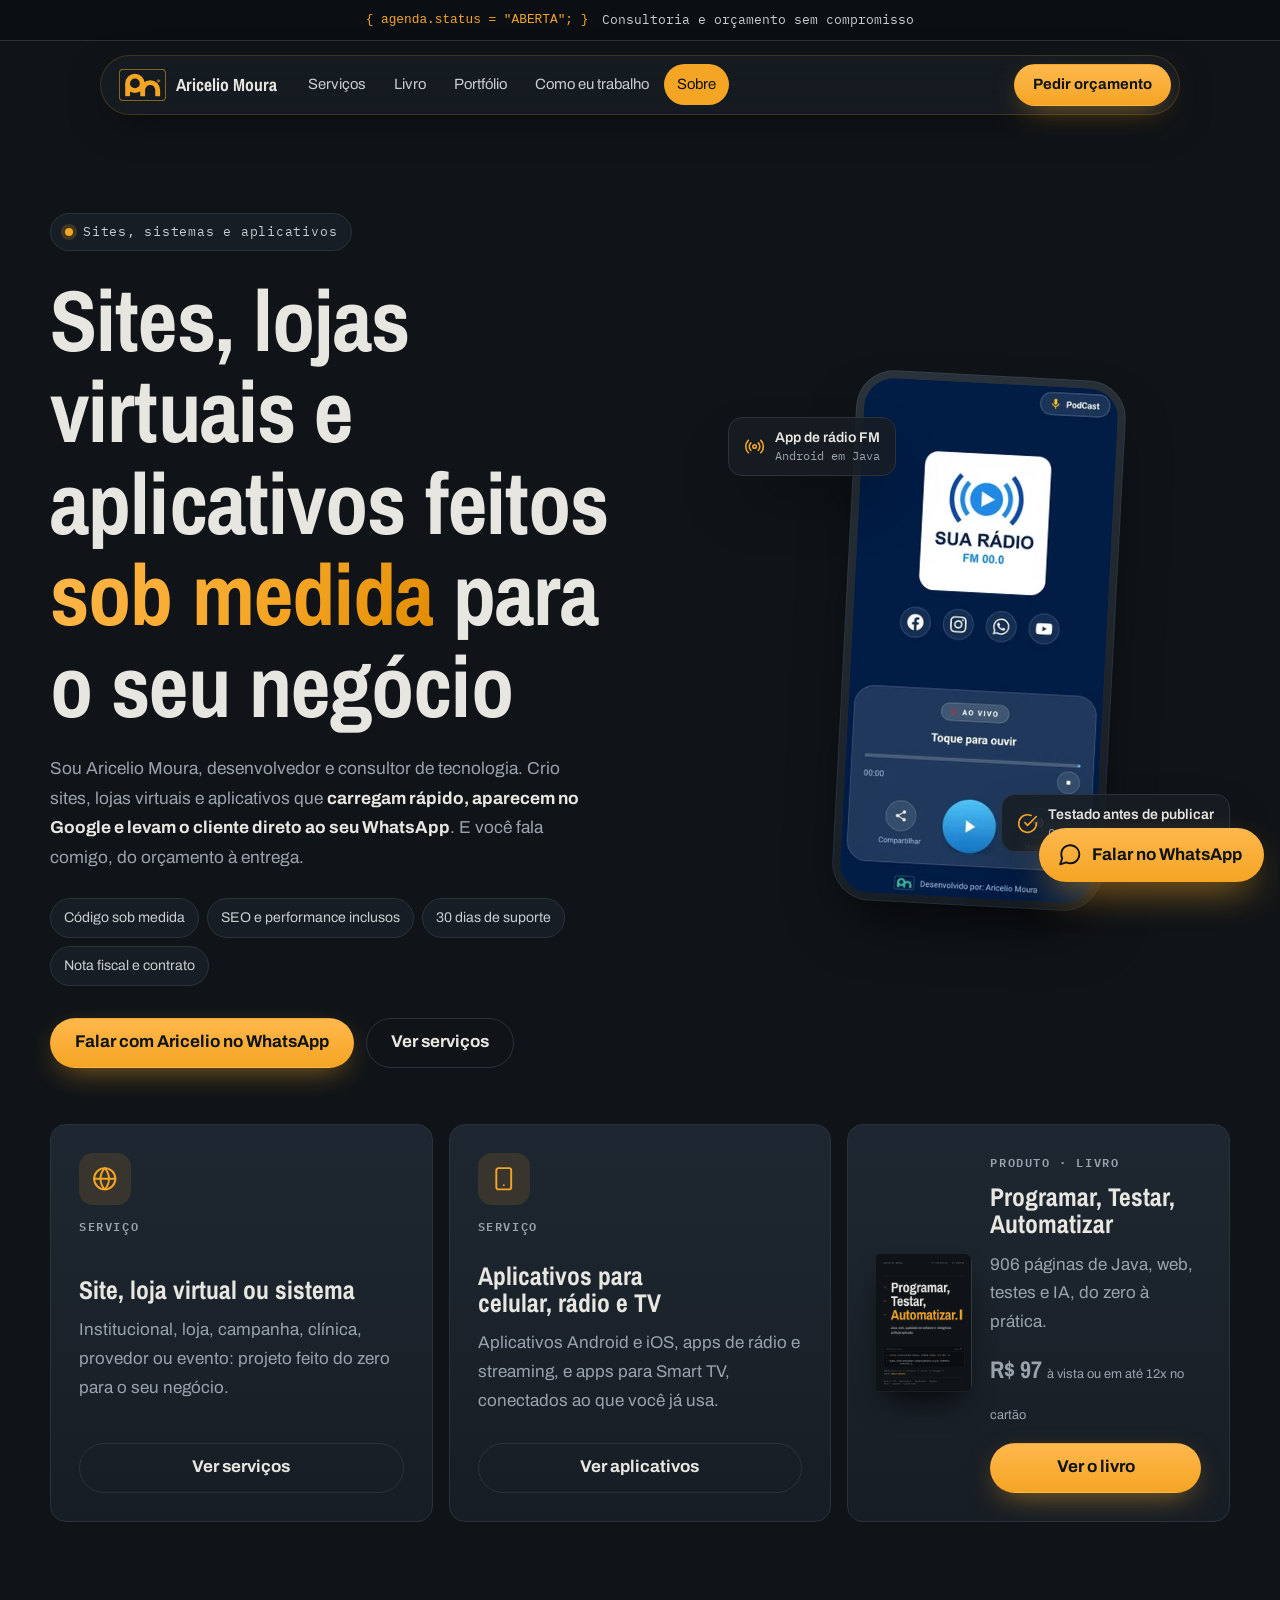
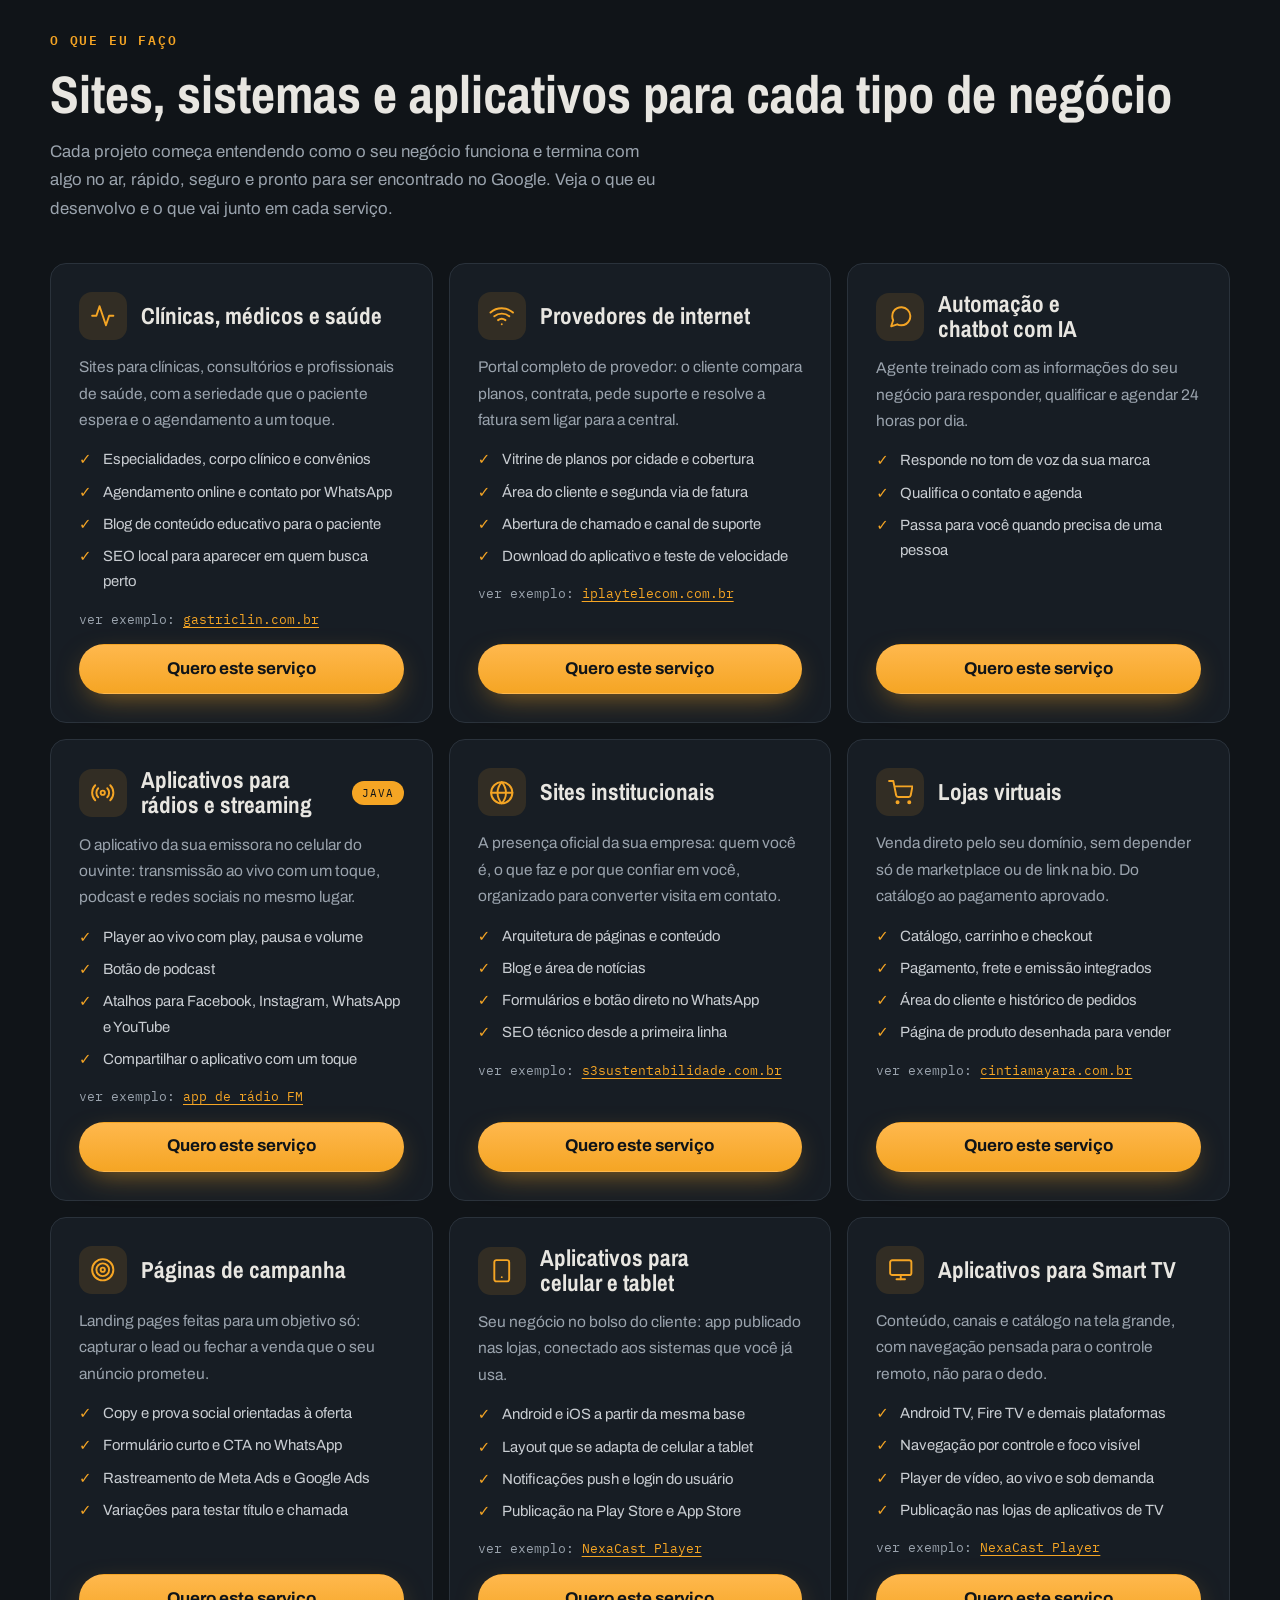
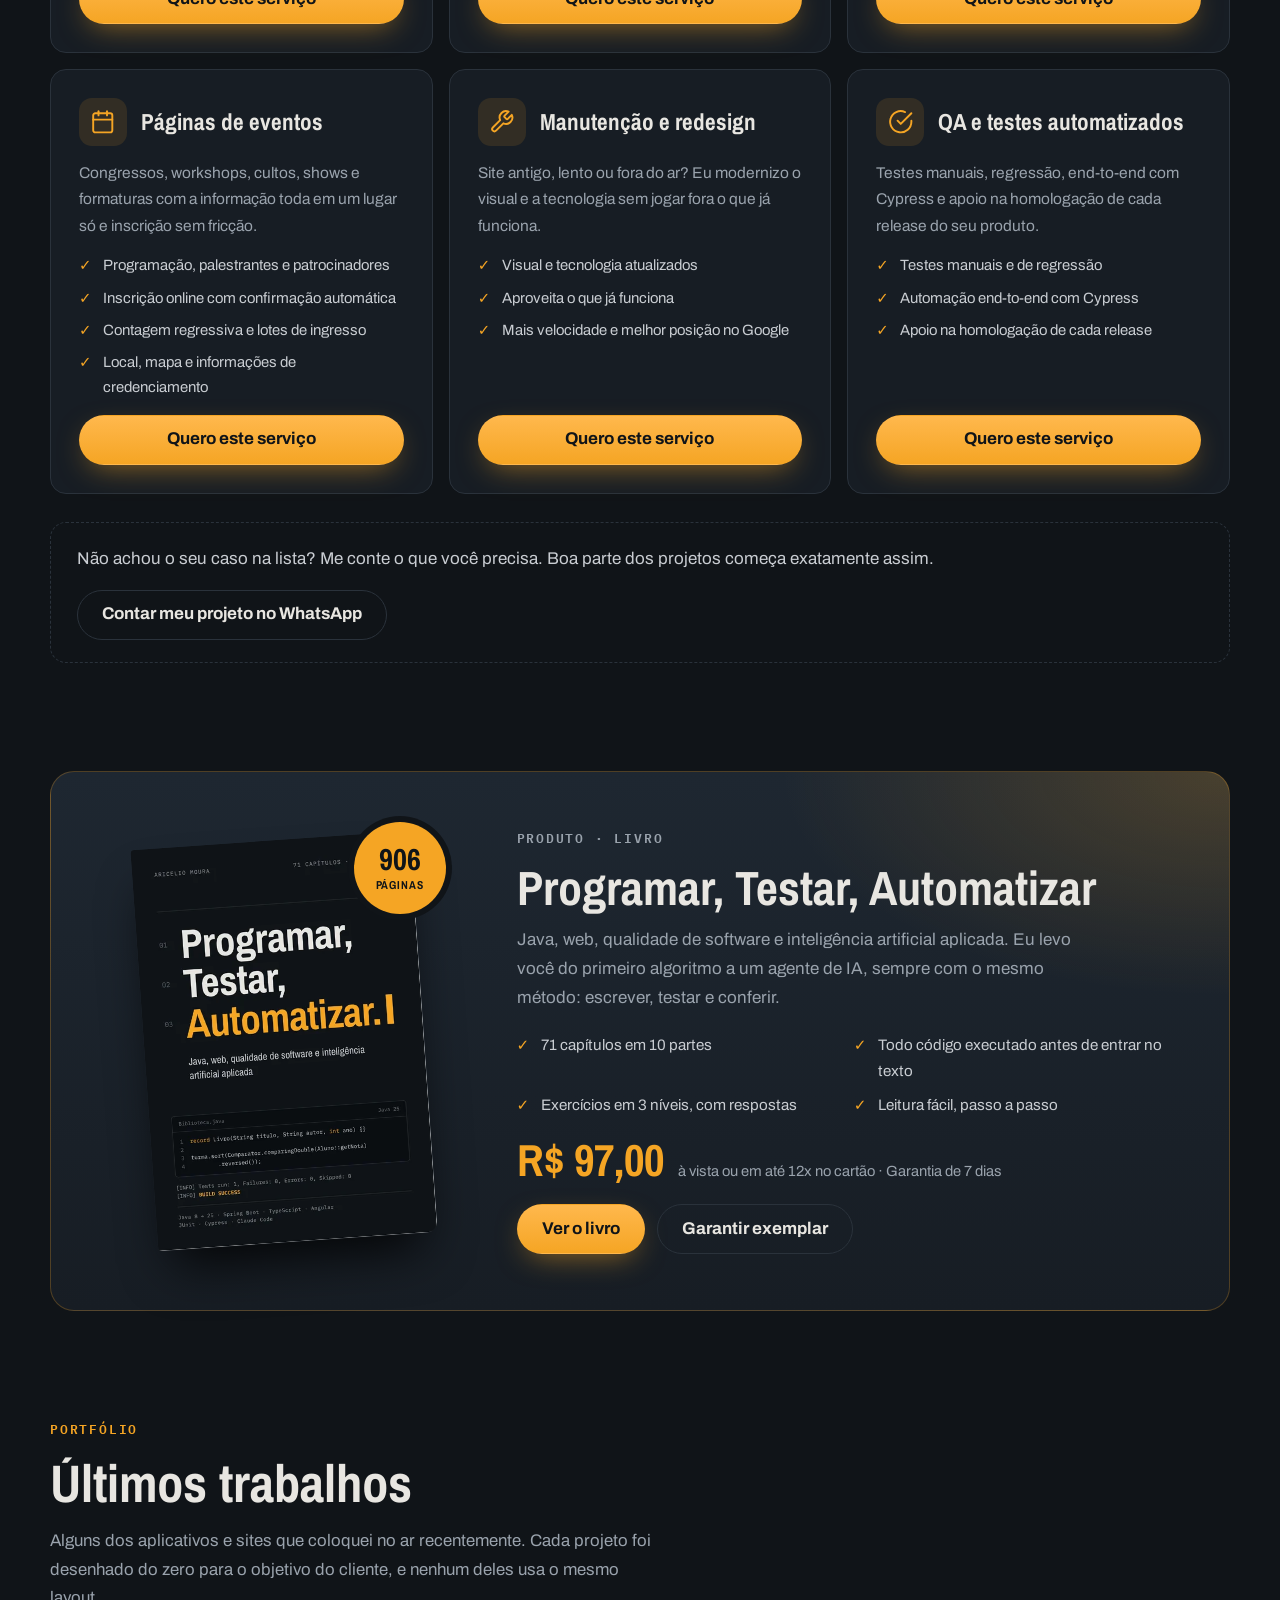
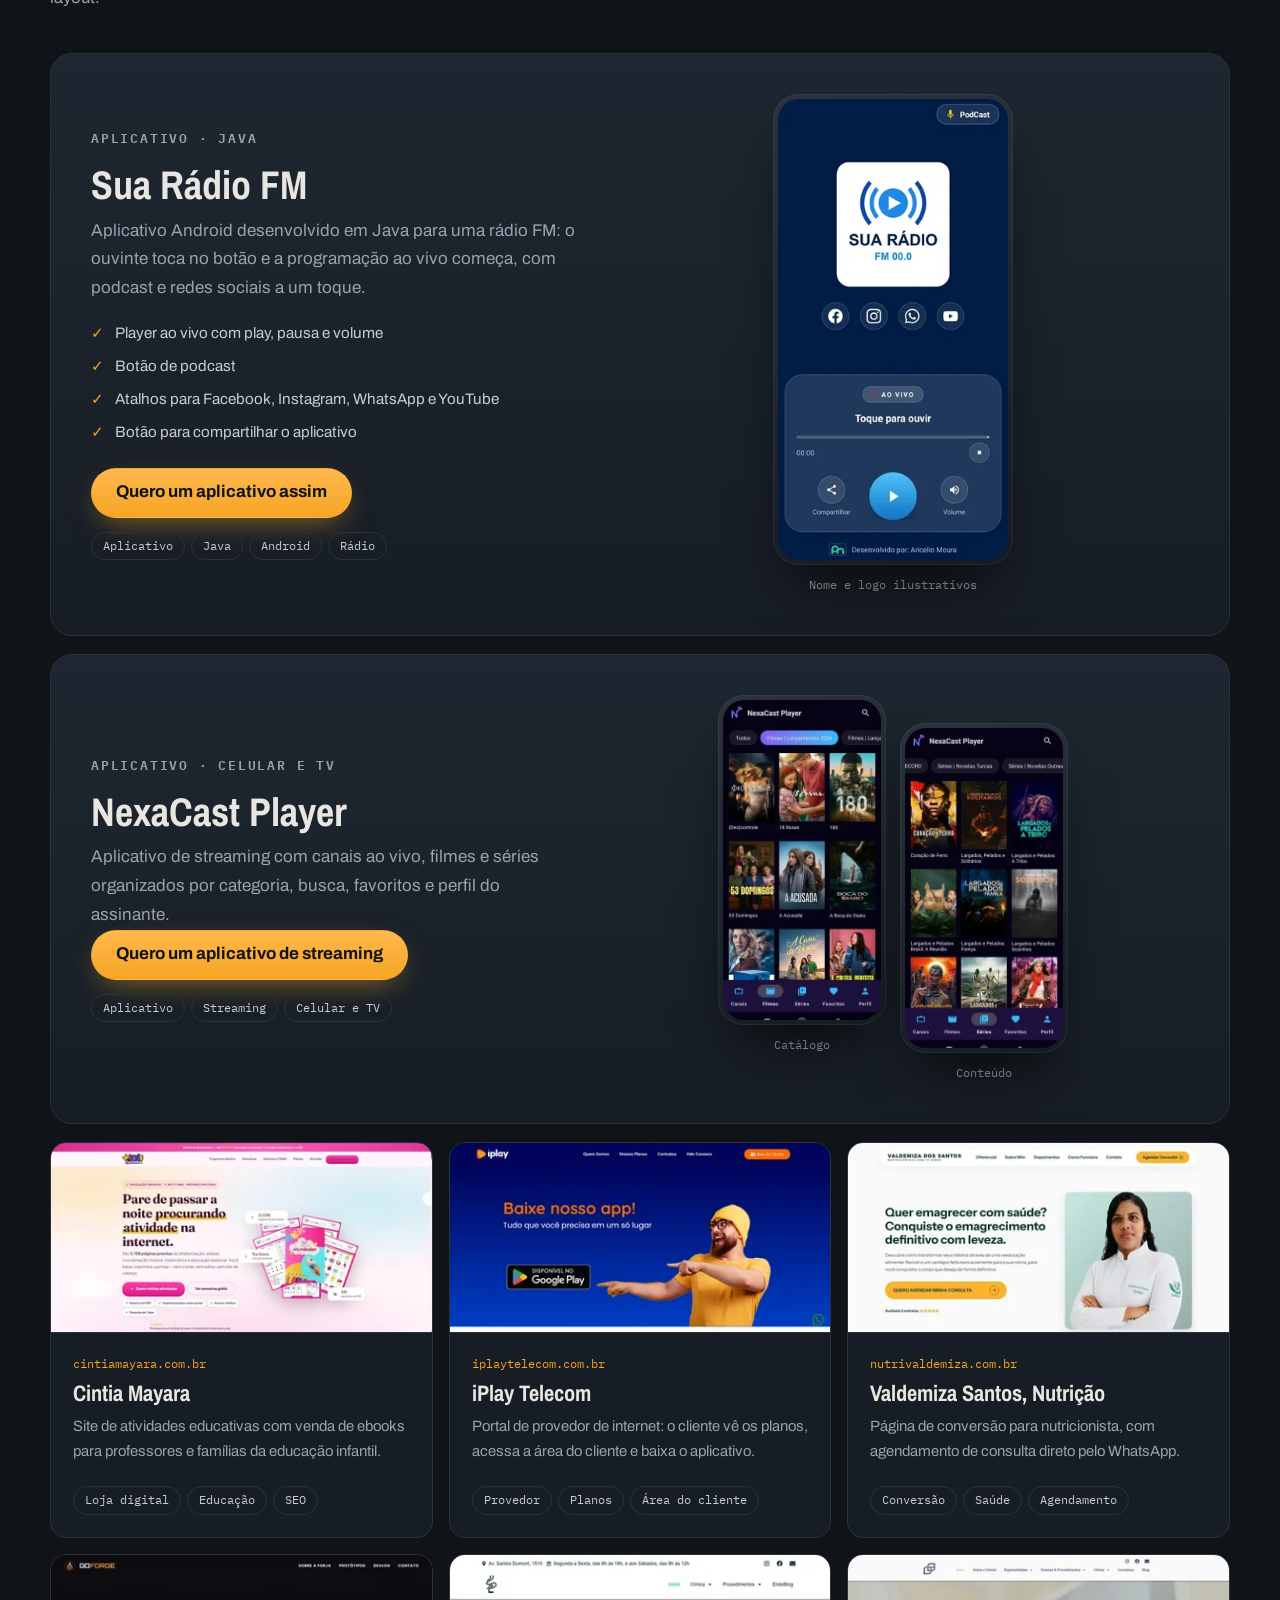
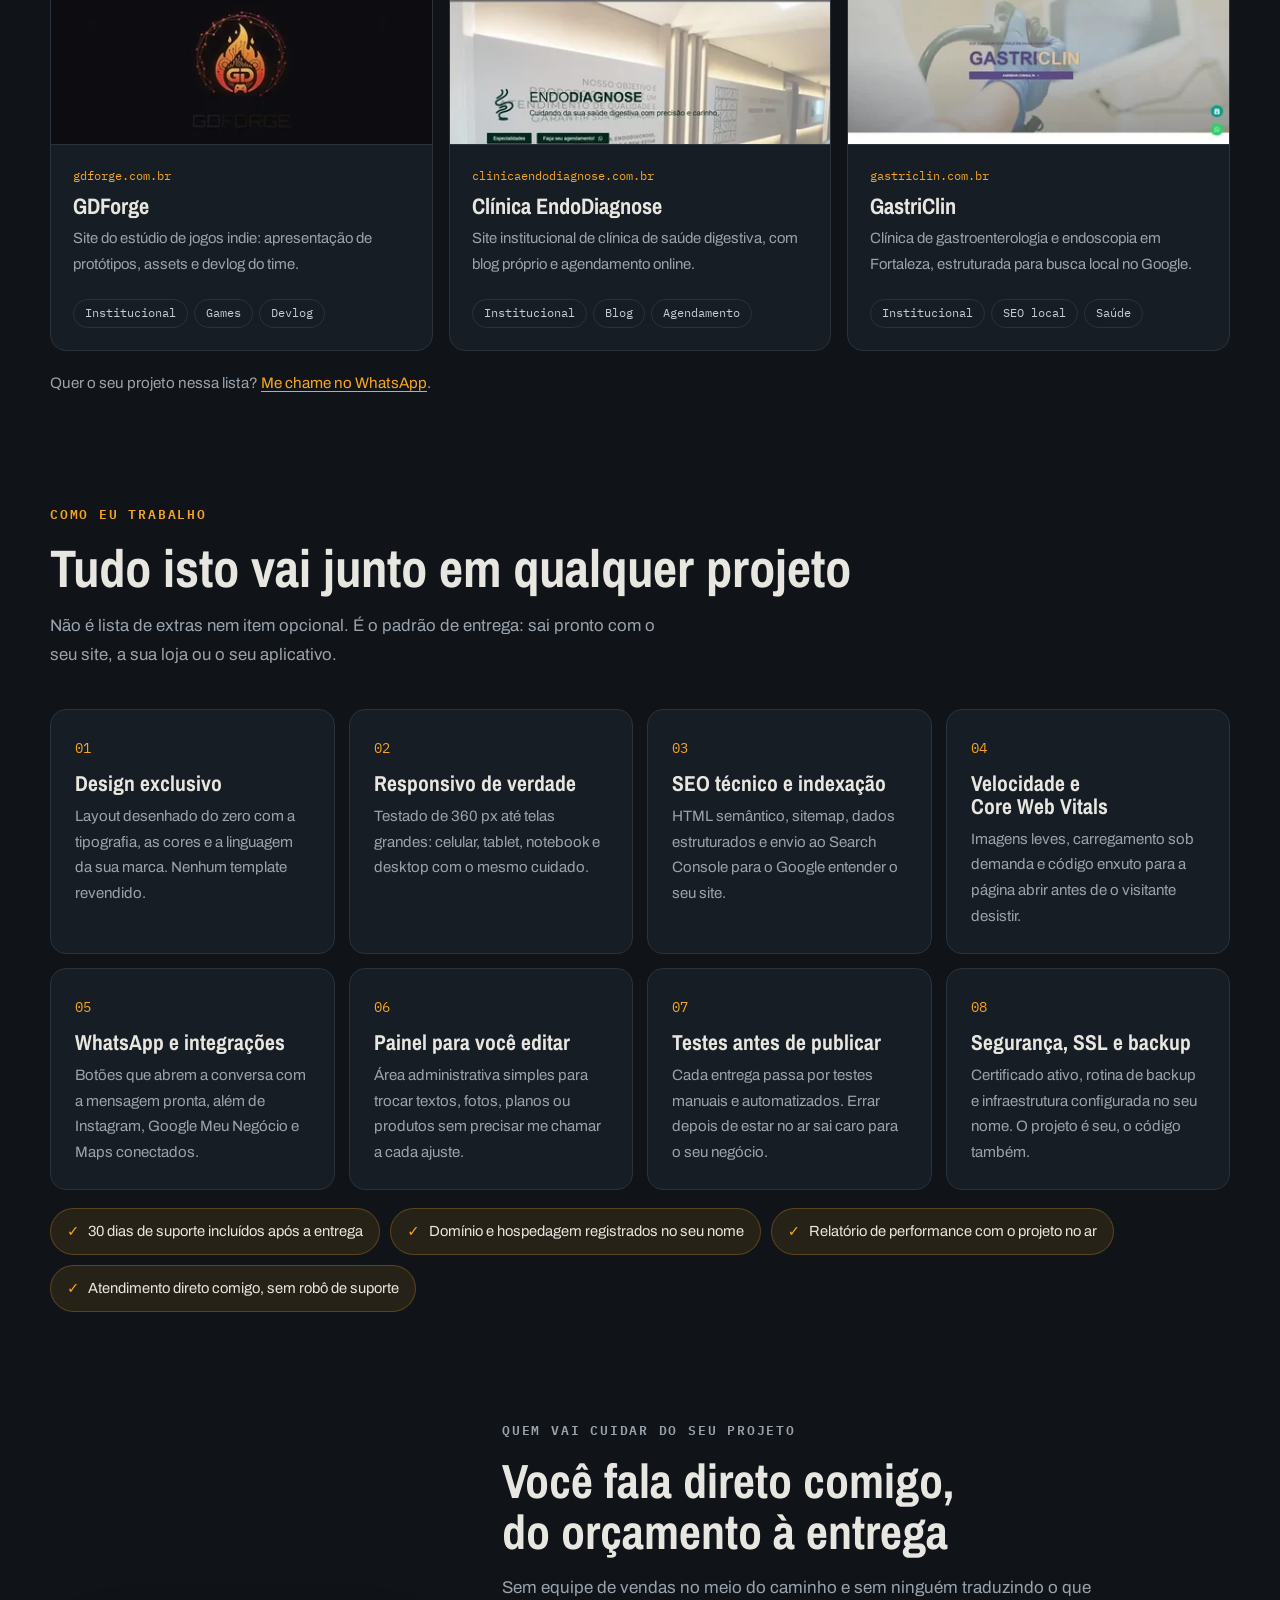
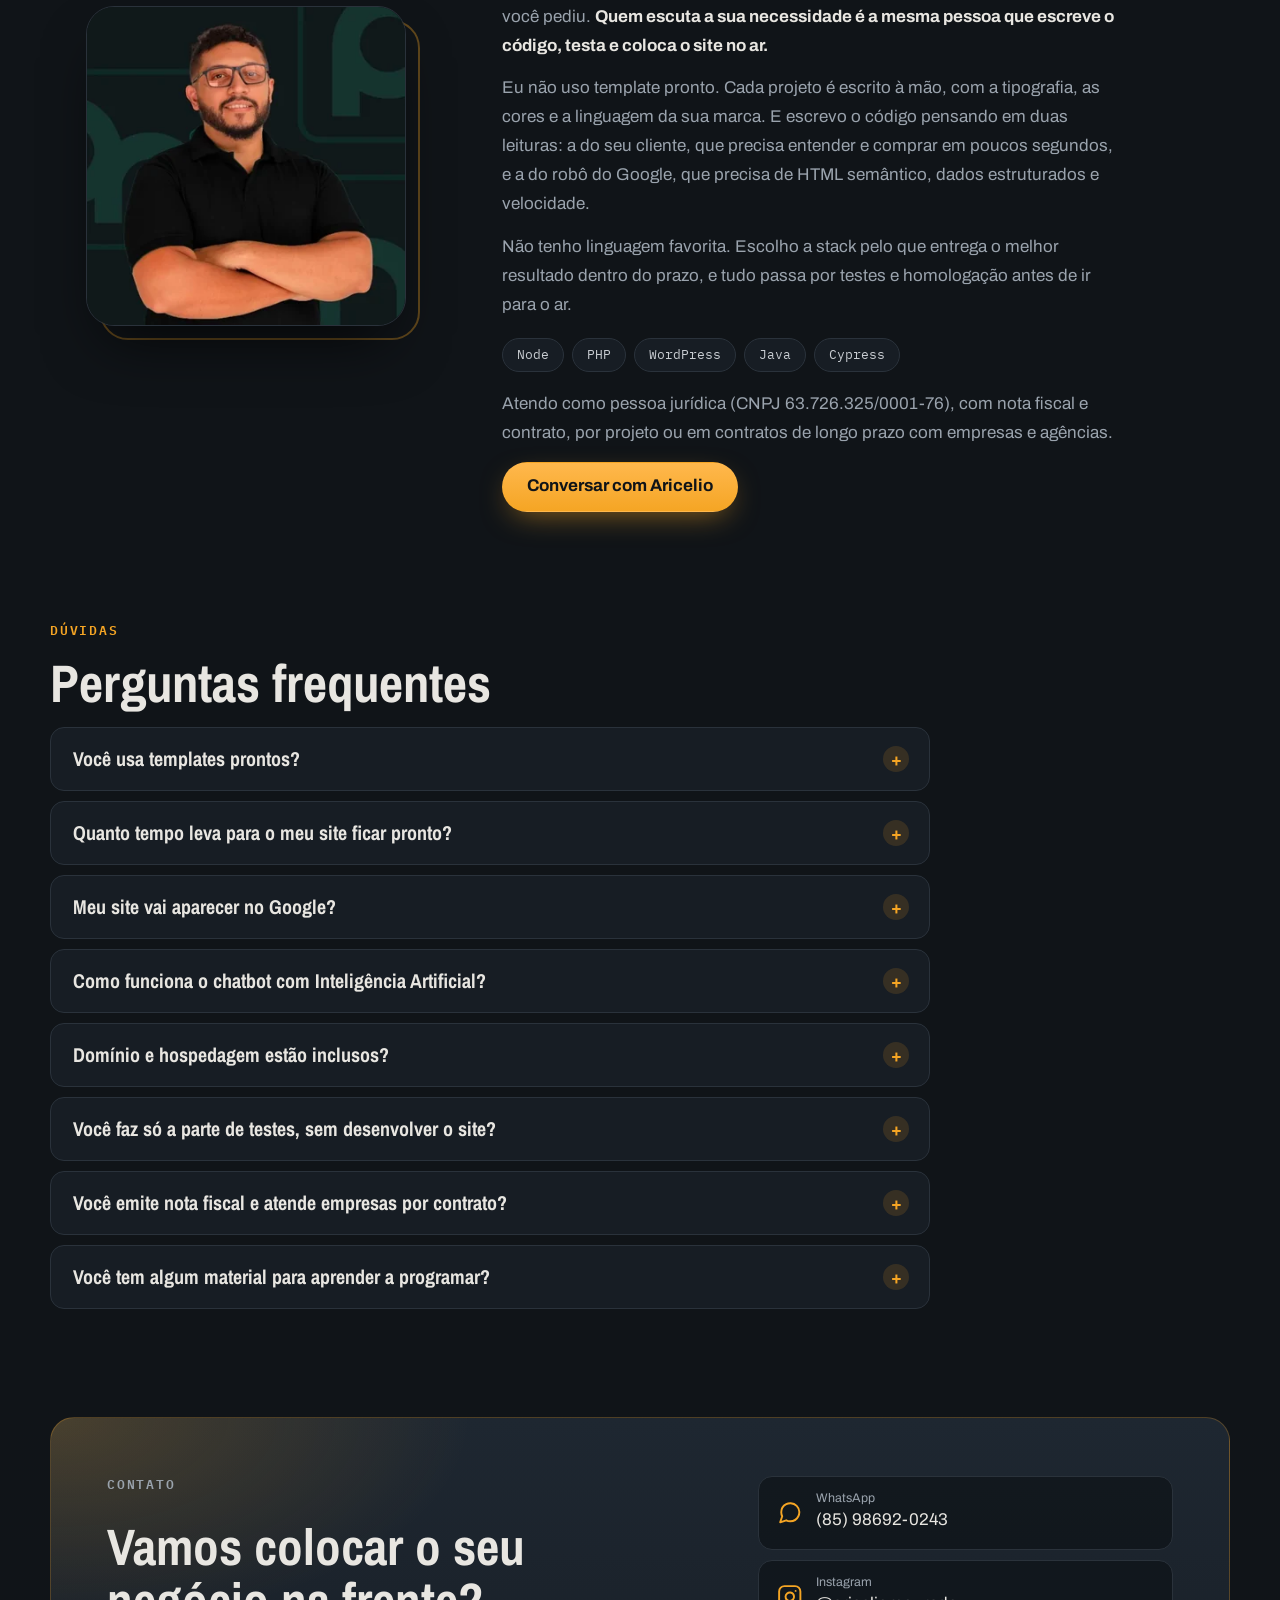
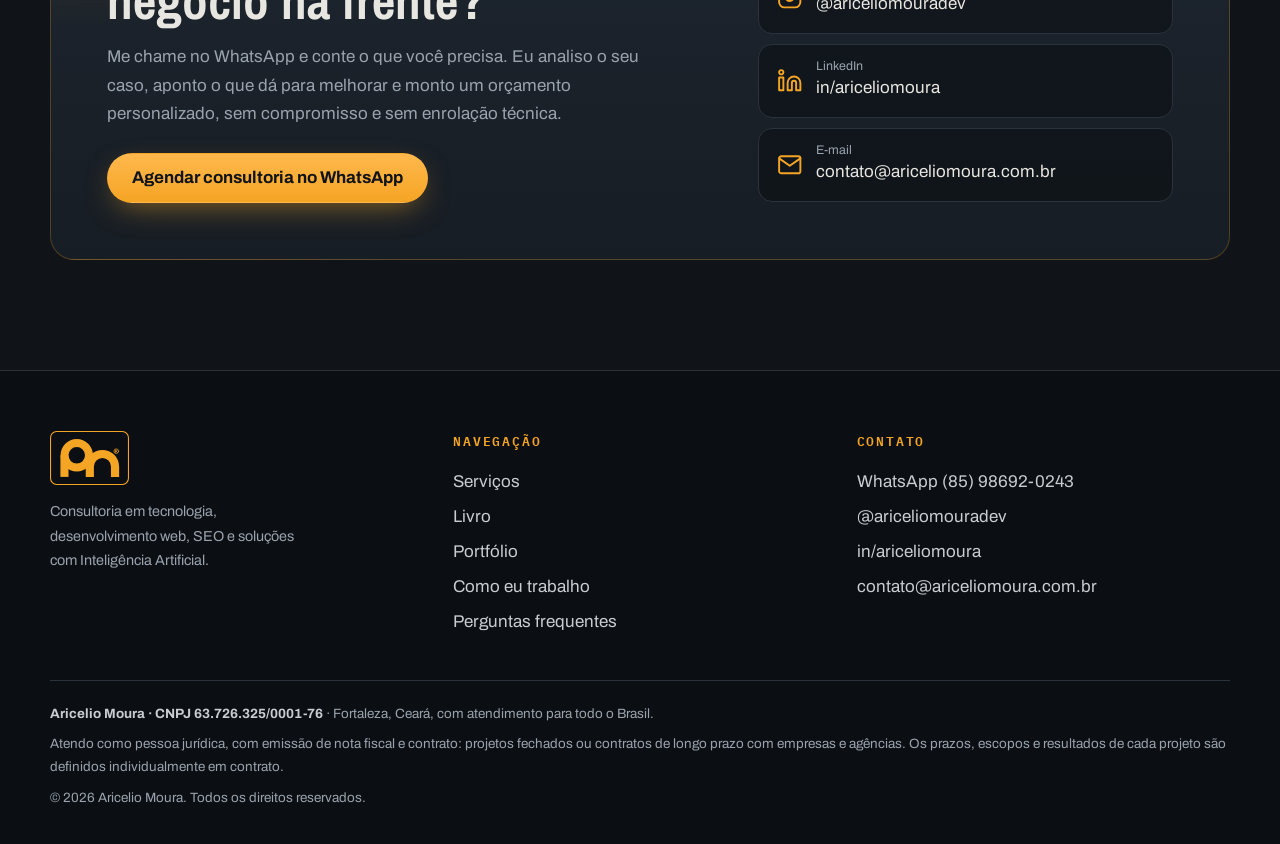
==== commit 690cf48a: "SEO, desempenho e leitura por robôs de busca e IA Melhorias por baixo do código, sem mudar texto nem" ====
--- a/index.html
+++ b/index.html
@@ -21,21 +21,23 @@
   <meta property="og:url" content="https://ariceliomoura.com.br/">
   <meta property="og:image" content="https://ariceliomoura.com.br/img/og-aricelio-moura.jpg">
   <meta property="og:image:alt" content="Logo e nome de Aricelio Moura, desenvolvedor de sites, lojas virtuais e aplicativos">
+  <meta property="og:image:type" content="image/jpeg">
+  <meta property="og:image:width" content="1200">
+  <meta property="og:image:height" content="630">
   <meta property="og:locale" content="pt_BR">
   <meta name="twitter:card" content="summary_large_image">
   <meta name="twitter:title" content="Aricelio Moura | Sites, Lojas Virtuais e Aplicativos">
   <meta name="twitter:description" content="Sites, lojas virtuais e aplicativos feitos sob medida para o seu negócio.">
   <meta name="twitter:image" content="https://ariceliomoura.com.br/img/og-aricelio-moura.jpg">
+  <meta name="twitter:image:alt" content="Logo e nome de Aricelio Moura, desenvolvedor de sites, lojas virtuais e aplicativos">
 
   <link rel="icon" type="image/svg+xml" href="img/logo-icone.svg">
   <link rel="icon" type="image/png" sizes="32x32" href="img/favicon-32.png">
   <link rel="icon" type="image/png" sizes="192x192" href="img/icone-192.png">
   <link rel="apple-touch-icon" href="img/apple-touch-icon.png">
-
-  <link rel="preconnect" href="https://fonts.googleapis.com">
-  <link rel="preconnect" href="https://fonts.gstatic.com" crossorigin>
-  <link rel="stylesheet" href="https://fonts.googleapis.com/css2?family=Archivo:wght@400;600;700;800&family=Archivo+Narrow:wght@400;700&family=IBM+Plex+Mono:wght@400;600&display=swap">
-  <link rel="stylesheet" href="css/home.css">
+  <link rel="manifest" href="site.webmanifest">
+
+  <link rel="stylesheet" href="css/home.css?v=20261014">
 
   <script type="application/ld+json">
   {
@@ -52,28 +54,133 @@
         "telephone": "+55 85 98692-0243",
         "email": "contato@ariceliomoura.com.br",
         "taxID": "63.726.325/0001-76",
-        "areaServed": { "@type": "Country", "name": "Brasil" },
-        "address": { "@type": "PostalAddress", "addressLocality": "Fortaleza", "addressRegion": "CE", "addressCountry": "BR" },
-        "founder": { "@id": "https://ariceliomoura.com.br/#autor" },
-        "sameAs": ["https://www.instagram.com/ariceliomouradev", "https://www.linkedin.com/in/ariceliomoura"],
+        "areaServed": {
+          "@type": "Country",
+          "name": "Brasil"
+        },
+        "address": {
+          "@type": "PostalAddress",
+          "addressLocality": "Fortaleza",
+          "addressRegion": "CE",
+          "addressCountry": "BR"
+        },
+        "founder": {
+          "@id": "https://ariceliomoura.com.br/#autor"
+        },
+        "sameAs": [
+          "https://www.instagram.com/ariceliomouradev",
+          "https://www.linkedin.com/in/ariceliomoura"
+        ],
         "hasOfferCatalog": {
           "@type": "OfferCatalog",
           "name": "Serviços",
           "itemListElement": [
-            { "@type": "Offer", "itemOffered": { "@type": "Service", "name": "Sites para clínicas, médicos e saúde" } },
-            { "@type": "Offer", "itemOffered": { "@type": "Service", "name": "Portais para provedores de internet" } },
-            { "@type": "Offer", "itemOffered": { "@type": "Service", "name": "Automação e chatbot com IA" } },
-            { "@type": "Offer", "itemOffered": { "@type": "Service", "name": "Aplicativos para rádios e streaming" } },
-            { "@type": "Offer", "itemOffered": { "@type": "Service", "name": "Sites institucionais" } },
-            { "@type": "Offer", "itemOffered": { "@type": "Service", "name": "Lojas virtuais" } },
-            { "@type": "Offer", "itemOffered": { "@type": "Service", "name": "Páginas de campanha" } },
-            { "@type": "Offer", "itemOffered": { "@type": "Service", "name": "Aplicativos para celular e tablet" } },
-            { "@type": "Offer", "itemOffered": { "@type": "Service", "name": "Aplicativos para Smart TV" } },
-            { "@type": "Offer", "itemOffered": { "@type": "Service", "name": "Páginas de eventos" } },
-            { "@type": "Offer", "itemOffered": { "@type": "Service", "name": "Manutenção e redesign" } },
-            { "@type": "Offer", "itemOffered": { "@type": "Service", "name": "QA e testes automatizados" } }
+            {
+              "@type": "Offer",
+              "itemOffered": {
+                "@type": "Service",
+                "name": "Sites para clínicas, médicos e saúde"
+              }
+            },
+            {
+              "@type": "Offer",
+              "itemOffered": {
+                "@type": "Service",
+                "name": "Portais para provedores de internet"
+              }
+            },
+            {
+              "@type": "Offer",
+              "itemOffered": {
+                "@type": "Service",
+                "name": "Automação e chatbot com IA"
+              }
+            },
+            {
+              "@type": "Offer",
+              "itemOffered": {
+                "@type": "Service",
+                "name": "Aplicativos para rádios e streaming"
+              }
+            },
+            {
+              "@type": "Offer",
+              "itemOffered": {
+                "@type": "Service",
+                "name": "Sites institucionais"
+              }
+            },
+            {
+              "@type": "Offer",
+              "itemOffered": {
+                "@type": "Service",
+                "name": "Lojas virtuais"
+              }
+            },
+            {
+              "@type": "Offer",
+              "itemOffered": {
+                "@type": "Service",
+                "name": "Páginas de campanha"
+              }
+            },
+            {
+              "@type": "Offer",
+              "itemOffered": {
+                "@type": "Service",
+                "name": "Aplicativos para celular e tablet"
+              }
+            },
+            {
+              "@type": "Offer",
+              "itemOffered": {
+                "@type": "Service",
+                "name": "Aplicativos para Smart TV"
+              }
+            },
+            {
+              "@type": "Offer",
+              "itemOffered": {
+                "@type": "Service",
+                "name": "Páginas de eventos"
+              }
+            },
+            {
+              "@type": "Offer",
+              "itemOffered": {
+                "@type": "Service",
+                "name": "Manutenção e redesign"
+              }
+            },
+            {
+              "@type": "Offer",
+              "itemOffered": {
+                "@type": "Service",
+                "name": "QA e testes automatizados"
+              }
+            },
+            {
+              "@type": "Offer",
+              "itemOffered": {
+                "@id": "https://ariceliomoura.com.br/livro/#livro"
+              }
+            }
           ]
-        }
+        },
+        "knowsAbout": [
+          "Desenvolvimento web",
+          "Lojas virtuais",
+          "Aplicativos Android e iOS",
+          "Aplicativos para Smart TV",
+          "SEO técnico",
+          "Chatbots com inteligência artificial",
+          "Automação",
+          "QA e testes automatizados",
+          "Cypress",
+          "Java",
+          "Spring Boot",
+          "Angular"
+        ]
       },
       {
         "@type": "Person",
@@ -82,27 +189,145 @@
         "jobTitle": "Desenvolvedor e consultor de tecnologia",
         "url": "https://ariceliomoura.com.br/",
         "email": "contato@ariceliomoura.com.br",
-        "sameAs": ["https://www.instagram.com/ariceliomouradev", "https://www.linkedin.com/in/ariceliomoura"]
+        "image": "https://ariceliomoura.com.br/img/foto-aricelio.webp",
+        "worksFor": {
+          "@id": "https://ariceliomoura.com.br/#negocio"
+        },
+        "knowsAbout": [
+          "Desenvolvimento web",
+          "Lojas virtuais",
+          "Aplicativos Android e iOS",
+          "Aplicativos para Smart TV",
+          "SEO técnico",
+          "Chatbots com inteligência artificial",
+          "Automação",
+          "QA e testes automatizados",
+          "Cypress",
+          "Java",
+          "Spring Boot",
+          "Angular"
+        ],
+        "sameAs": [
+          "https://www.instagram.com/ariceliomouradev",
+          "https://www.linkedin.com/in/ariceliomoura"
+        ]
       },
       {
         "@type": "WebSite",
         "@id": "https://ariceliomoura.com.br/#site",
         "name": "Aricelio Moura",
         "url": "https://ariceliomoura.com.br/",
-        "inLanguage": "pt-BR"
+        "inLanguage": "pt-BR",
+        "description": "Sites, lojas virtuais, aplicativos e chatbots com IA sob medida, e o livro Programar, Testar, Automatizar.",
+        "publisher": {
+          "@id": "https://ariceliomoura.com.br/#negocio"
+        }
+      },
+      {
+        "@type": "WebPage",
+        "@id": "https://ariceliomoura.com.br/#pagina",
+        "url": "https://ariceliomoura.com.br/",
+        "name": "Aricelio Moura Dev | Sites, Lojas Virtuais e Aplicativos Sob Medida",
+        "description": "Sites, lojas virtuais e aplicativos sob medida que carregam rápido, aparecem no Google e levam o cliente direto ao seu WhatsApp. Fale direto com o desenvolvedor, do orçamento à entrega. Fortaleza, CE, para todo o Brasil.",
+        "inLanguage": "pt-BR",
+        "isPartOf": {
+          "@id": "https://ariceliomoura.com.br/#site"
+        },
+        "about": {
+          "@id": "https://ariceliomoura.com.br/#negocio"
+        },
+        "author": {
+          "@id": "https://ariceliomoura.com.br/#autor"
+        },
+        "primaryImageOfPage": {
+          "@type": "ImageObject",
+          "url": "https://ariceliomoura.com.br/img/og-aricelio-moura.jpg",
+          "width": 1200,
+          "height": 630
+        },
+        "mainEntity": {
+          "@id": "https://ariceliomoura.com.br/#negocio"
+        },
+        "dateModified": "2026-10-14"
+      },
+      {
+        "@type": "Book",
+        "@id": "https://ariceliomoura.com.br/livro/#livro",
+        "name": "Programar, Testar, Automatizar",
+        "url": "https://ariceliomoura.com.br/livro/",
+        "author": {
+          "@id": "https://ariceliomoura.com.br/#autor"
+        }
       },
       {
         "@type": "FAQPage",
         "mainEntity": [
-          { "@type": "Question", "name": "Você usa templates prontos?", "acceptedAnswer": { "@type": "Answer", "text": "Não. Cada projeto é desenvolvido do zero, com a tipografia, as cores e a linguagem da sua marca. Template pronto costuma vir pesado, cheio de código que você não usa, e é isso que derruba a velocidade e atrapalha o seu posicionamento no Google." } },
-          { "@type": "Question", "name": "Quanto tempo leva para o meu site ficar pronto?", "acceptedAnswer": { "@type": "Answer", "text": "Depende do escopo. Uma página de campanha costuma ficar pronta em poucos dias úteis; uma loja virtual, um portal de provedor ou um aplicativo levam mais tempo. O prazo exato é combinado e colocado por escrito antes de começarmos." } },
-          { "@type": "Question", "name": "Meu site vai aparecer no Google?", "acceptedAnswer": { "@type": "Answer", "text": "Todo projeto sai com a estrutura técnica que o Google precisa para entender e indexar suas páginas: HTML semântico, velocidade, sitemap, dados estruturados e envio ao Search Console. Posição e tempo de subida variam conforme concorrência e mercado. Ninguém sério promete primeiro lugar garantido, mas sem essa base você não disputa." } },
-          { "@type": "Question", "name": "Como funciona o chatbot com Inteligência Artificial?", "acceptedAnswer": { "@type": "Answer", "text": "O agente é treinado com as informações do seu negócio, como serviços, horários, formas de pagamento e dúvidas mais comuns, e responde no seu tom de voz, 24 horas por dia. Ele resolve o repetitivo, qualifica o contato e passa para você quando a conversa exige atendimento humano." } },
-          { "@type": "Question", "name": "Domínio e hospedagem estão inclusos?", "acceptedAnswer": { "@type": "Answer", "text": "Domínio e hospedagem são contratados no seu nome, para que a propriedade do seu endereço na internet seja sempre sua. Eu indico as melhores opções para o seu caso, cuido de toda a configuração técnica e deixo tudo publicado e funcionando." } },
-          { "@type": "Question", "name": "Você faz só a parte de testes, sem desenvolver o site?", "acceptedAnswer": { "@type": "Answer", "text": "Faço. Atuo também como QA e analista de testes em produtos que já existem: testes manuais, de regressão, end-to-end, automação com Cypress e apoio na homologação antes de cada release. Esse serviço é contratado separadamente." } },
-          { "@type": "Question", "name": "Você emite nota fiscal e atende empresas por contrato?", "acceptedAnswer": { "@type": "Answer", "text": "Sim. Atendo como pessoa jurídica (CNPJ 63.726.325/0001-76), com nota fiscal e contrato para cada projeto. Para empresas e agências que precisam de um desenvolvedor de forma contínua, trabalho também em contratos de longo prazo." } },
-          { "@type": "Question", "name": "Você tem algum material para aprender a programar?", "acceptedAnswer": { "@type": "Answer", "text": "Tenho. O livro Programar, Testar, Automatizar tem 906 páginas e 71 capítulos sobre Java, web, testes de software e inteligência artificial, do zero à prática. A página do livro fica em ariceliomoura.com.br/livro." } }
-        ]
+          {
+            "@type": "Question",
+            "name": "Você usa templates prontos?",
+            "acceptedAnswer": {
+              "@type": "Answer",
+              "text": "Não. Cada projeto é desenvolvido do zero, com a tipografia, as cores e a linguagem da sua marca. Template pronto costuma vir pesado, cheio de código que você não usa, e é isso que derruba a velocidade e atrapalha o seu posicionamento no Google."
+            }
+          },
+          {
+            "@type": "Question",
+            "name": "Quanto tempo leva para o meu site ficar pronto?",
+            "acceptedAnswer": {
+              "@type": "Answer",
+              "text": "Depende do escopo. Uma página de campanha costuma ficar pronta em poucos dias úteis; uma loja virtual, um portal de provedor ou um aplicativo levam mais tempo. O prazo exato é combinado e colocado por escrito antes de começarmos."
+            }
+          },
+          {
+            "@type": "Question",
+            "name": "Meu site vai aparecer no Google?",
+            "acceptedAnswer": {
+              "@type": "Answer",
+              "text": "Todo projeto sai com a estrutura técnica que o Google precisa para entender e indexar suas páginas: HTML semântico, velocidade, sitemap, dados estruturados e envio ao Search Console. Posição e tempo de subida variam conforme concorrência e mercado. Ninguém sério promete primeiro lugar garantido, mas sem essa base você não disputa."
+            }
+          },
+          {
+            "@type": "Question",
+            "name": "Como funciona o chatbot com Inteligência Artificial?",
+            "acceptedAnswer": {
+              "@type": "Answer",
+              "text": "O agente é treinado com as informações do seu negócio, como serviços, horários, formas de pagamento e dúvidas mais comuns, e responde no seu tom de voz, 24 horas por dia. Ele resolve o repetitivo, qualifica o contato e passa para você quando a conversa exige atendimento humano."
+            }
+          },
+          {
+            "@type": "Question",
+            "name": "Domínio e hospedagem estão inclusos?",
+            "acceptedAnswer": {
+              "@type": "Answer",
+              "text": "Domínio e hospedagem são contratados no seu nome, para que a propriedade do seu endereço na internet seja sempre sua. Eu indico as melhores opções para o seu caso, cuido de toda a configuração técnica e deixo tudo publicado e funcionando."
+            }
+          },
+          {
+            "@type": "Question",
+            "name": "Você faz só a parte de testes, sem desenvolver o site?",
+            "acceptedAnswer": {
+              "@type": "Answer",
+              "text": "Faço. Atuo também como QA e analista de testes em produtos que já existem: testes manuais, de regressão, end-to-end, automação com Cypress e apoio na homologação antes de cada release. Esse serviço é contratado separadamente."
+            }
+          },
+          {
+            "@type": "Question",
+            "name": "Você emite nota fiscal e atende empresas por contrato?",
+            "acceptedAnswer": {
+              "@type": "Answer",
+              "text": "Sim. Atendo como pessoa jurídica (CNPJ 63.726.325/0001-76), com nota fiscal e contrato para cada projeto. Para empresas e agências que precisam de um desenvolvedor de forma contínua, trabalho também em contratos de longo prazo."
+            }
+          },
+          {
+            "@type": "Question",
+            "name": "Você tem algum material para aprender a programar?",
+            "acceptedAnswer": {
+              "@type": "Answer",
+              "text": "Tenho. O livro Programar, Testar, Automatizar tem 906 páginas e 71 capítulos sobre Java, web, testes de software e inteligência artificial, do zero à prática. A página do livro fica em ariceliomoura.com.br/livro."
+            }
+          }
+        ],
+        "@id": "https://ariceliomoura.com.br/#duvidas"
       }
     ]
   }
@@ -195,7 +420,7 @@
 
       <div class="palco">
         <div class="telefone">
-          <img src="img/trabalhos/app-radio.webp" alt="Aplicativo Android de rádio FM, com player ao vivo, botão de podcast e redes sociais" width="600" height="1179">
+          <img src="img/trabalhos/app-radio.webp" srcset="img/trabalhos/app-radio-300.webp 300w, img/trabalhos/app-radio-450.webp 450w, img/trabalhos/app-radio.webp 600w" sizes="281px" alt="Aplicativo Android de rádio FM, com player ao vivo, botão de podcast e redes sociais" width="600" height="1179">
         </div>
         <div class="etiqueta-flutuante etiqueta-1" aria-hidden="true">
           <svg class="icone"><use href="#i-radio"/></svg>
@@ -208,7 +433,8 @@
       </div>
     </section>
 
-    <section class="secao" style="padding-top:0" aria-label="Por onde começar">
+    <section class="secao" style="padding-top:0" aria-labelledby="t-caminhos">
+      <h2 id="t-caminhos" class="so-leitor">Por onde começar</h2>
       <div class="caminhos">
         <article class="caminho reveal">
           <span class="icone-caixa"><svg class="icone"><use href="#i-site"/></svg></span>
@@ -227,7 +453,7 @@
         </article>
 
         <article class="caminho caminho-livro reveal">
-          <img src="img/capa-frente.png" alt="Capa do livro Programar, Testar, Automatizar" width="454" height="652" loading="lazy">
+          <img src="img/capa-frente-480.webp" srcset="img/capa-frente-240.webp 240w, img/capa-frente-480.webp 480w" sizes="96px" alt="Capa do livro Programar, Testar, Automatizar" width="454" height="652" loading="lazy" decoding="async">
           <div class="corpo">
             <p class="rotulo">Produto · Livro</p>
             <h3>Programar, Testar, Automatizar</h3>
@@ -335,7 +561,7 @@
     <section class="secao" id="livro" aria-labelledby="t-livro">
       <div class="livro-destaque reveal">
         <div class="livro-capa">
-          <img src="img/capa-frente.png" alt="Capa do livro Programar, Testar, Automatizar" width="454" height="652" loading="lazy">
+          <img src="img/capa-frente-960.webp" srcset="img/capa-frente-480.webp 480w, img/capa-frente-960.webp 960w" sizes="308px" alt="Capa do livro Programar, Testar, Automatizar" width="454" height="652" loading="lazy" decoding="async">
           <div class="selo-paginas" aria-hidden="true"><div><b>906</b><span>páginas</span></div></div>
         </div>
         <div class="livro-texto">
@@ -377,7 +603,7 @@
           <ul class="etiquetas"><li>Aplicativo</li><li>Java</li><li>Android</li><li>Rádio</li></ul>
         </div>
         <div class="telefones">
-          <figure><div class="telefone"><img src="img/trabalhos/app-radio.webp" alt="Tela do aplicativo de rádio FM, com nome e logo ilustrativos" width="600" height="1179" loading="lazy"></div><figcaption>Nome e logo ilustrativos</figcaption></figure>
+          <figure><div class="telefone"><img src="img/trabalhos/app-radio.webp" srcset="img/trabalhos/app-radio-300.webp 300w, img/trabalhos/app-radio-450.webp 450w, img/trabalhos/app-radio.webp 600w" sizes="230px" alt="Tela do aplicativo de rádio FM, com nome e logo ilustrativos" width="600" height="1179" loading="lazy" decoding="async"></div><figcaption>Nome e logo ilustrativos</figcaption></figure>
         </div>
       </article>
 
@@ -390,34 +616,34 @@
           <ul class="etiquetas"><li>Aplicativo</li><li>Streaming</li><li>Celular e TV</li></ul>
         </div>
         <div class="telefones">
-          <figure><div class="telefone"><img src="img/trabalhos/nexaCast.webp" alt="Tela inicial do aplicativo NexaCast Player" width="600" height="1301" loading="lazy"></div><figcaption>Catálogo</figcaption></figure>
-          <figure><div class="telefone"><img src="img/trabalhos/nexaCast2.webp" alt="Tela de conteúdo do aplicativo NexaCast Player" width="600" height="1301" loading="lazy"></div><figcaption>Conteúdo</figcaption></figure>
+          <figure><div class="telefone"><img src="img/trabalhos/nexaCast.webp" srcset="img/trabalhos/nexaCast-320.webp 320w, img/trabalhos/nexaCast.webp 600w" sizes="158px" alt="Tela inicial do aplicativo NexaCast Player" width="600" height="1301" loading="lazy" decoding="async"></div><figcaption>Catálogo</figcaption></figure>
+          <figure><div class="telefone"><img src="img/trabalhos/nexaCast2.webp" srcset="img/trabalhos/nexaCast2-320.webp 320w, img/trabalhos/nexaCast2.webp 600w" sizes="158px" alt="Tela de conteúdo do aplicativo NexaCast Player" width="600" height="1301" loading="lazy" decoding="async"></div><figcaption>Conteúdo</figcaption></figure>
         </div>
       </article>
 
       <div class="sites-grid">
         <a class="trabalho reveal" href="https://cintiamayara.com.br/" target="_blank" rel="noopener">
-          <img src="img/trabalhos/cintiamayara.webp" alt="Site Cintia Mayara, loja de ebooks de atividades educativas" width="1200" height="594" loading="lazy">
+          <img src="img/trabalhos/cintiamayara.webp" srcset="img/trabalhos/cintiamayara-400.webp 400w, img/trabalhos/cintiamayara-800.webp 800w, img/trabalhos/cintiamayara.webp 1200w" sizes="381px" alt="Site Cintia Mayara, loja de ebooks de atividades educativas" width="1200" height="594" loading="lazy" decoding="async">
           <div class="corpo"><span class="dominio">cintiamayara.com.br</span><h3>Cintia Mayara</h3><p>Site de atividades educativas com venda de ebooks para professores e famílias da educação infantil.</p><ul class="etiquetas"><li>Loja digital</li><li>Educação</li><li>SEO</li></ul></div>
         </a>
         <a class="trabalho reveal" href="https://iplaytelecom.com.br/" target="_blank" rel="noopener">
-          <img src="img/trabalhos/iplaytelecom.webp" alt="Site da iPlay Telecom, provedor de internet" width="1200" height="600" loading="lazy">
+          <img src="img/trabalhos/iplaytelecom.webp" srcset="img/trabalhos/iplaytelecom-400.webp 400w, img/trabalhos/iplaytelecom-800.webp 800w, img/trabalhos/iplaytelecom.webp 1200w" sizes="381px" alt="Site da iPlay Telecom, provedor de internet" width="1200" height="600" loading="lazy" decoding="async">
           <div class="corpo"><span class="dominio">iplaytelecom.com.br</span><h3>iPlay Telecom</h3><p>Portal de provedor de internet: o cliente vê os planos, acessa a área do cliente e baixa o aplicativo.</p><ul class="etiquetas"><li>Provedor</li><li>Planos</li><li>Área do cliente</li></ul></div>
         </a>
         <a class="trabalho reveal" href="https://nutrivaldemiza.com.br/" target="_blank" rel="noopener">
-          <img src="img/trabalhos/nutrivaldemiza.webp" alt="Página de Valdemiza Santos, nutricionista" width="880" height="495" loading="lazy">
+          <img src="img/trabalhos/nutrivaldemiza.webp" srcset="img/trabalhos/nutrivaldemiza-400.webp 400w, img/trabalhos/nutrivaldemiza.webp 880w" sizes="381px" alt="Página de Valdemiza Santos, nutricionista" width="880" height="495" loading="lazy" decoding="async">
           <div class="corpo"><span class="dominio">nutrivaldemiza.com.br</span><h3>Valdemiza Santos, Nutrição</h3><p>Página de conversão para nutricionista, com agendamento de consulta direto pelo WhatsApp.</p><ul class="etiquetas"><li>Conversão</li><li>Saúde</li><li>Agendamento</li></ul></div>
         </a>
         <a class="trabalho reveal" href="https://gdforge.com.br/" target="_blank" rel="noopener">
-          <img src="img/trabalhos/gdforge.webp" alt="Site GDForge, estúdio de jogos indie" width="880" height="495" loading="lazy">
+          <img src="img/trabalhos/gdforge.webp" srcset="img/trabalhos/gdforge-400.webp 400w, img/trabalhos/gdforge.webp 880w" sizes="381px" alt="Site GDForge, estúdio de jogos indie" width="880" height="495" loading="lazy" decoding="async">
           <div class="corpo"><span class="dominio">gdforge.com.br</span><h3>GDForge</h3><p>Site do estúdio de jogos indie: apresentação de protótipos, assets e devlog do time.</p><ul class="etiquetas"><li>Institucional</li><li>Games</li><li>Devlog</li></ul></div>
         </a>
         <a class="trabalho reveal" href="https://clinicaendodiagnose.com.br/" target="_blank" rel="noopener">
-          <img src="img/trabalhos/endodiagnose.webp" alt="Site da Clínica EndoDiagnose" width="880" height="495" loading="lazy">
+          <img src="img/trabalhos/endodiagnose.webp" srcset="img/trabalhos/endodiagnose-400.webp 400w, img/trabalhos/endodiagnose.webp 880w" sizes="381px" alt="Site da Clínica EndoDiagnose" width="880" height="495" loading="lazy" decoding="async">
           <div class="corpo"><span class="dominio">clinicaendodiagnose.com.br</span><h3>Clínica EndoDiagnose</h3><p>Site institucional de clínica de saúde digestiva, com blog próprio e agendamento online.</p><ul class="etiquetas"><li>Institucional</li><li>Blog</li><li>Agendamento</li></ul></div>
         </a>
         <a class="trabalho reveal" href="https://gastriclin.com.br/" target="_blank" rel="noopener">
-          <img src="img/trabalhos/gastriclin.webp" alt="Site da clínica GastriClin" width="1200" height="591" loading="lazy">
+          <img src="img/trabalhos/gastriclin.webp" srcset="img/trabalhos/gastriclin-400.webp 400w, img/trabalhos/gastriclin-800.webp 800w, img/trabalhos/gastriclin.webp 1200w" sizes="381px" alt="Site da clínica GastriClin" width="1200" height="591" loading="lazy" decoding="async">
           <div class="corpo"><span class="dominio">gastriclin.com.br</span><h3>GastriClin</h3><p>Clínica de gastroenterologia e endoscopia em Fortaleza, estruturada para busca local no Google.</p><ul class="etiquetas"><li>Institucional</li><li>SEO local</li><li>Saúde</li></ul></div>
         </a>
       </div>
@@ -448,7 +674,7 @@
 
     <section class="secao" id="sobre" aria-labelledby="t-sobre">
       <div class="sobre">
-        <figure class="reveal"><img src="img/foto-aricelio.webp" alt="Aricelio Moura, desenvolvedor e consultor de tecnologia" width="720" height="720" loading="lazy"></figure>
+        <figure class="reveal"><img src="img/foto-aricelio.webp" srcset="img/foto-aricelio-360.webp 360w, img/foto-aricelio.webp 720w" sizes="320px" alt="Aricelio Moura, desenvolvedor e consultor de tecnologia" width="720" height="720" loading="lazy" decoding="async"></figure>
         <div class="reveal">
           <p class="rotulo">Quem vai cuidar do seu projeto</p>
           <h2 id="t-sobre">Você fala direto comigo, do orçamento à entrega</h2>
@@ -508,7 +734,7 @@
       <div>
         <p class="rotulo">Navegação</p>
         <a href="#servicos">Serviços</a>
-        <a href="livro/">Livro</a>
+        <a href="livro/" aria-label="Livro Programar, Testar, Automatizar (página do livro)">Livro</a>
         <a href="#portfolio">Portfólio</a>
         <a href="#processo">Como eu trabalho</a>
         <a href="#duvidas">Perguntas frequentes</a>
@@ -528,6 +754,6 @@
     </div>
   </footer>
 
-  <script src="js/home.js" defer></script>
+  <script src="js/home.js?v=20261014" defer></script>
 </body>
 </html>
--- a/css/home.css
+++ b/css/home.css
@@ -1,3 +1,21 @@
+/* Fontes servidas pelo próprio site (os mesmos arquivos do Google Fonts): uma conexão a menos e sem bloqueio na abertura */
+@font-face { font-family: 'Archivo'; font-style: normal; font-weight: 400; font-stretch: 100%; font-display: swap; src: url(../fontes/archivo-latin-ext.woff2) format('woff2'); unicode-range: U+0100-02BA, U+02BD-02C5, U+02C7-02CC, U+02CE-02D7, U+02DD-02FF, U+0304, U+0308, U+0329, U+1D00-1DBF, U+1E00-1E9F, U+1EF2-1EFF, U+2020, U+20A0-20AB, U+20AD-20C4, U+2113, U+2C60-2C7F, U+A720-A7FF; }
+@font-face { font-family: 'Archivo'; font-style: normal; font-weight: 400; font-stretch: 100%; font-display: swap; src: url(../fontes/archivo-latin.woff2) format('woff2'); unicode-range: U+0000-00FF, U+0131, U+0152-0153, U+02BB-02BC, U+02C6, U+02DA, U+02DC, U+0304, U+0308, U+0329, U+2000-206F, U+20AC, U+2122, U+2191, U+2193, U+2212, U+2215, U+FEFF, U+FFFD; }
+@font-face { font-family: 'Archivo'; font-style: normal; font-weight: 600; font-stretch: 100%; font-display: swap; src: url(../fontes/archivo-latin-ext.woff2) format('woff2'); unicode-range: U+0100-02BA, U+02BD-02C5, U+02C7-02CC, U+02CE-02D7, U+02DD-02FF, U+0304, U+0308, U+0329, U+1D00-1DBF, U+1E00-1E9F, U+1EF2-1EFF, U+2020, U+20A0-20AB, U+20AD-20C4, U+2113, U+2C60-2C7F, U+A720-A7FF; }
+@font-face { font-family: 'Archivo'; font-style: normal; font-weight: 600; font-stretch: 100%; font-display: swap; src: url(../fontes/archivo-latin.woff2) format('woff2'); unicode-range: U+0000-00FF, U+0131, U+0152-0153, U+02BB-02BC, U+02C6, U+02DA, U+02DC, U+0304, U+0308, U+0329, U+2000-206F, U+20AC, U+2122, U+2191, U+2193, U+2212, U+2215, U+FEFF, U+FFFD; }
+@font-face { font-family: 'Archivo'; font-style: normal; font-weight: 700; font-stretch: 100%; font-display: swap; src: url(../fontes/archivo-latin-ext.woff2) format('woff2'); unicode-range: U+0100-02BA, U+02BD-02C5, U+02C7-02CC, U+02CE-02D7, U+02DD-02FF, U+0304, U+0308, U+0329, U+1D00-1DBF, U+1E00-1E9F, U+1EF2-1EFF, U+2020, U+20A0-20AB, U+20AD-20C4, U+2113, U+2C60-2C7F, U+A720-A7FF; }
+@font-face { font-family: 'Archivo'; font-style: normal; font-weight: 700; font-stretch: 100%; font-display: swap; src: url(../fontes/archivo-latin.woff2) format('woff2'); unicode-range: U+0000-00FF, U+0131, U+0152-0153, U+02BB-02BC, U+02C6, U+02DA, U+02DC, U+0304, U+0308, U+0329, U+2000-206F, U+20AC, U+2122, U+2191, U+2193, U+2212, U+2215, U+FEFF, U+FFFD; }
+@font-face { font-family: 'Archivo'; font-style: normal; font-weight: 800; font-stretch: 100%; font-display: swap; src: url(../fontes/archivo-latin-ext.woff2) format('woff2'); unicode-range: U+0100-02BA, U+02BD-02C5, U+02C7-02CC, U+02CE-02D7, U+02DD-02FF, U+0304, U+0308, U+0329, U+1D00-1DBF, U+1E00-1E9F, U+1EF2-1EFF, U+2020, U+20A0-20AB, U+20AD-20C4, U+2113, U+2C60-2C7F, U+A720-A7FF; }
+@font-face { font-family: 'Archivo'; font-style: normal; font-weight: 800; font-stretch: 100%; font-display: swap; src: url(../fontes/archivo-latin.woff2) format('woff2'); unicode-range: U+0000-00FF, U+0131, U+0152-0153, U+02BB-02BC, U+02C6, U+02DA, U+02DC, U+0304, U+0308, U+0329, U+2000-206F, U+20AC, U+2122, U+2191, U+2193, U+2212, U+2215, U+FEFF, U+FFFD; }
+@font-face { font-family: 'Archivo Narrow'; font-style: normal; font-weight: 400; font-display: swap; src: url(../fontes/archivo-narrow-latin-ext.woff2) format('woff2'); unicode-range: U+0100-02BA, U+02BD-02C5, U+02C7-02CC, U+02CE-02D7, U+02DD-02FF, U+0304, U+0308, U+0329, U+1D00-1DBF, U+1E00-1E9F, U+1EF2-1EFF, U+2020, U+20A0-20AB, U+20AD-20C4, U+2113, U+2C60-2C7F, U+A720-A7FF; }
+@font-face { font-family: 'Archivo Narrow'; font-style: normal; font-weight: 400; font-display: swap; src: url(../fontes/archivo-narrow-latin.woff2) format('woff2'); unicode-range: U+0000-00FF, U+0131, U+0152-0153, U+02BB-02BC, U+02C6, U+02DA, U+02DC, U+0304, U+0308, U+0329, U+2000-206F, U+20AC, U+2122, U+2191, U+2193, U+2212, U+2215, U+FEFF, U+FFFD; }
+@font-face { font-family: 'Archivo Narrow'; font-style: normal; font-weight: 700; font-display: swap; src: url(../fontes/archivo-narrow-latin-ext.woff2) format('woff2'); unicode-range: U+0100-02BA, U+02BD-02C5, U+02C7-02CC, U+02CE-02D7, U+02DD-02FF, U+0304, U+0308, U+0329, U+1D00-1DBF, U+1E00-1E9F, U+1EF2-1EFF, U+2020, U+20A0-20AB, U+20AD-20C4, U+2113, U+2C60-2C7F, U+A720-A7FF; }
+@font-face { font-family: 'Archivo Narrow'; font-style: normal; font-weight: 700; font-display: swap; src: url(../fontes/archivo-narrow-latin.woff2) format('woff2'); unicode-range: U+0000-00FF, U+0131, U+0152-0153, U+02BB-02BC, U+02C6, U+02DA, U+02DC, U+0304, U+0308, U+0329, U+2000-206F, U+20AC, U+2122, U+2191, U+2193, U+2212, U+2215, U+FEFF, U+FFFD; }
+@font-face { font-family: 'IBM Plex Mono'; font-style: normal; font-weight: 400; font-display: swap; src: url(../fontes/ibm-plex-mono-400-latin-ext.woff2) format('woff2'); unicode-range: U+0100-02BA, U+02BD-02C5, U+02C7-02CC, U+02CE-02D7, U+02DD-02FF, U+0304, U+0308, U+0329, U+1D00-1DBF, U+1E00-1E9F, U+1EF2-1EFF, U+2020, U+20A0-20AB, U+20AD-20C4, U+2113, U+2C60-2C7F, U+A720-A7FF; }
+@font-face { font-family: 'IBM Plex Mono'; font-style: normal; font-weight: 400; font-display: swap; src: url(../fontes/ibm-plex-mono-400-latin.woff2) format('woff2'); unicode-range: U+0000-00FF, U+0131, U+0152-0153, U+02BB-02BC, U+02C6, U+02DA, U+02DC, U+0304, U+0308, U+0329, U+2000-206F, U+20AC, U+2122, U+2191, U+2193, U+2212, U+2215, U+FEFF, U+FFFD; }
+@font-face { font-family: 'IBM Plex Mono'; font-style: normal; font-weight: 600; font-display: swap; src: url(../fontes/ibm-plex-mono-600-latin-ext.woff2) format('woff2'); unicode-range: U+0100-02BA, U+02BD-02C5, U+02C7-02CC, U+02CE-02D7, U+02DD-02FF, U+0304, U+0308, U+0329, U+1D00-1DBF, U+1E00-1E9F, U+1EF2-1EFF, U+2020, U+20A0-20AB, U+20AD-20C4, U+2113, U+2C60-2C7F, U+A720-A7FF; }
+@font-face { font-family: 'IBM Plex Mono'; font-style: normal; font-weight: 600; font-display: swap; src: url(../fontes/ibm-plex-mono-600-latin.woff2) format('woff2'); unicode-range: U+0000-00FF, U+0131, U+0152-0153, U+02BB-02BC, U+02C6, U+02DA, U+02DC, U+0304, U+0308, U+0329, U+2000-206F, U+20AC, U+2122, U+2191, U+2193, U+2212, U+2215, U+FEFF, U+FFFD; }
+
 /* Paleta do livro Programar, Testar, Automatizar */
 :root {
   color-scheme: dark;
@@ -338,3 +356,6 @@
 /* Celulares do portfólio ocupam a largura disponível */
 .telefones figure { flex: 1 1 0; width: auto; max-width: 168px; }
 .telefones figure:only-child { max-width: 240px; }
+
+/* Texto só para leitores de tela e robôs de busca (não aparece na tela) */
+.so-leitor { position: absolute; width: 1px; height: 1px; padding: 0; margin: -1px; overflow: hidden; clip: rect(0 0 0 0); clip-path: inset(50%); white-space: nowrap; border: 0; }
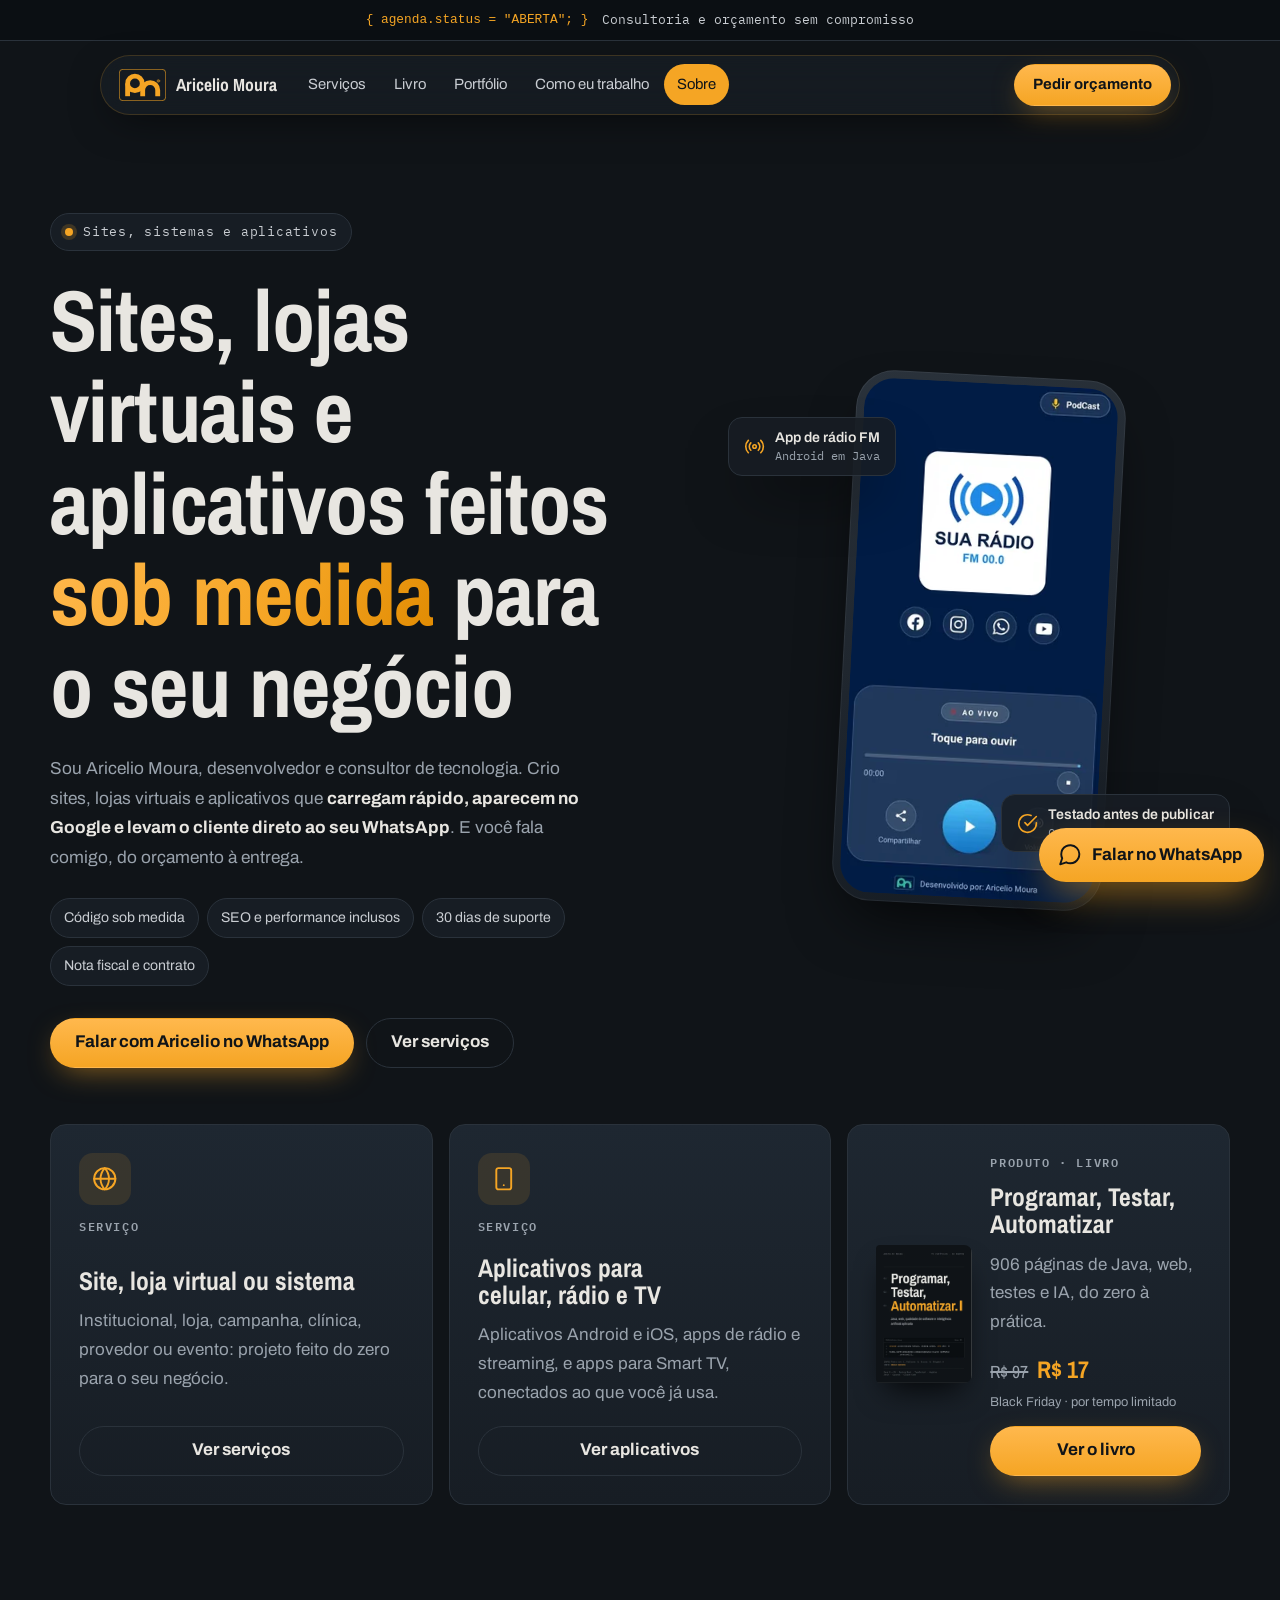
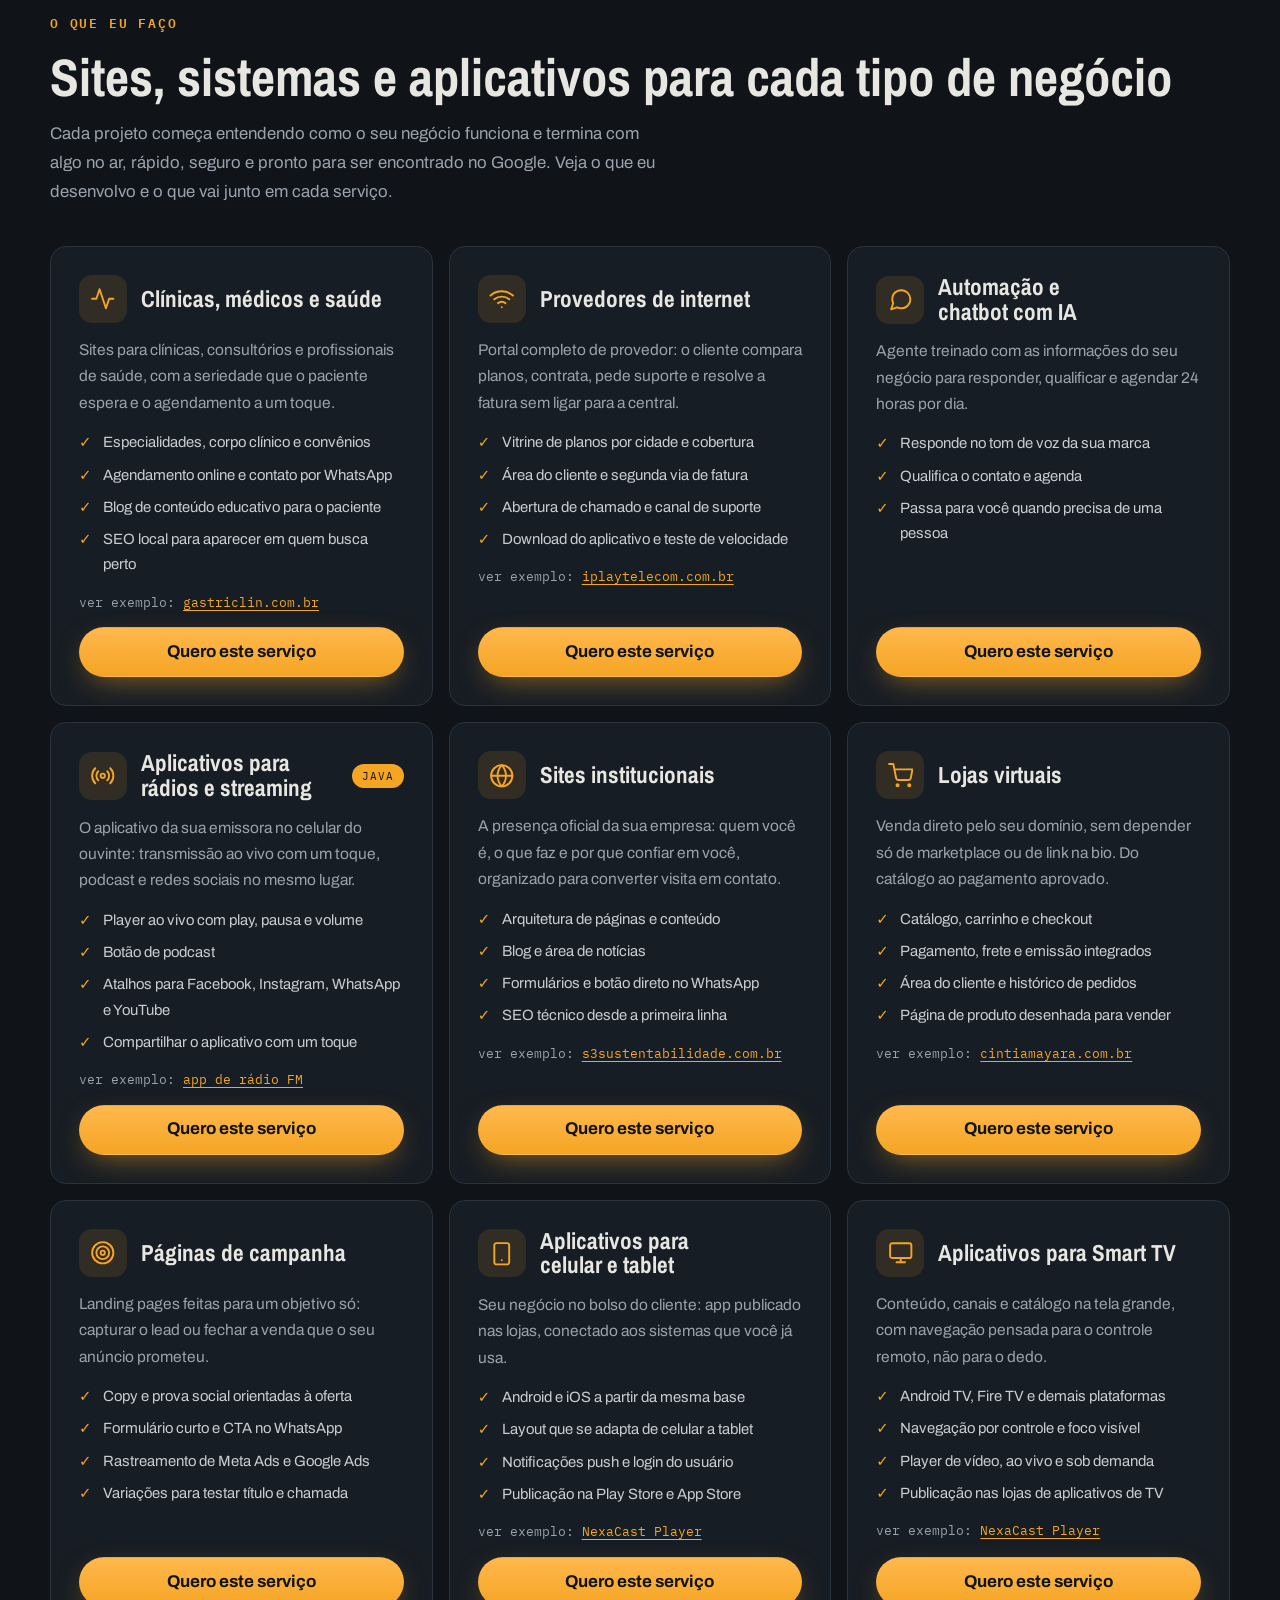
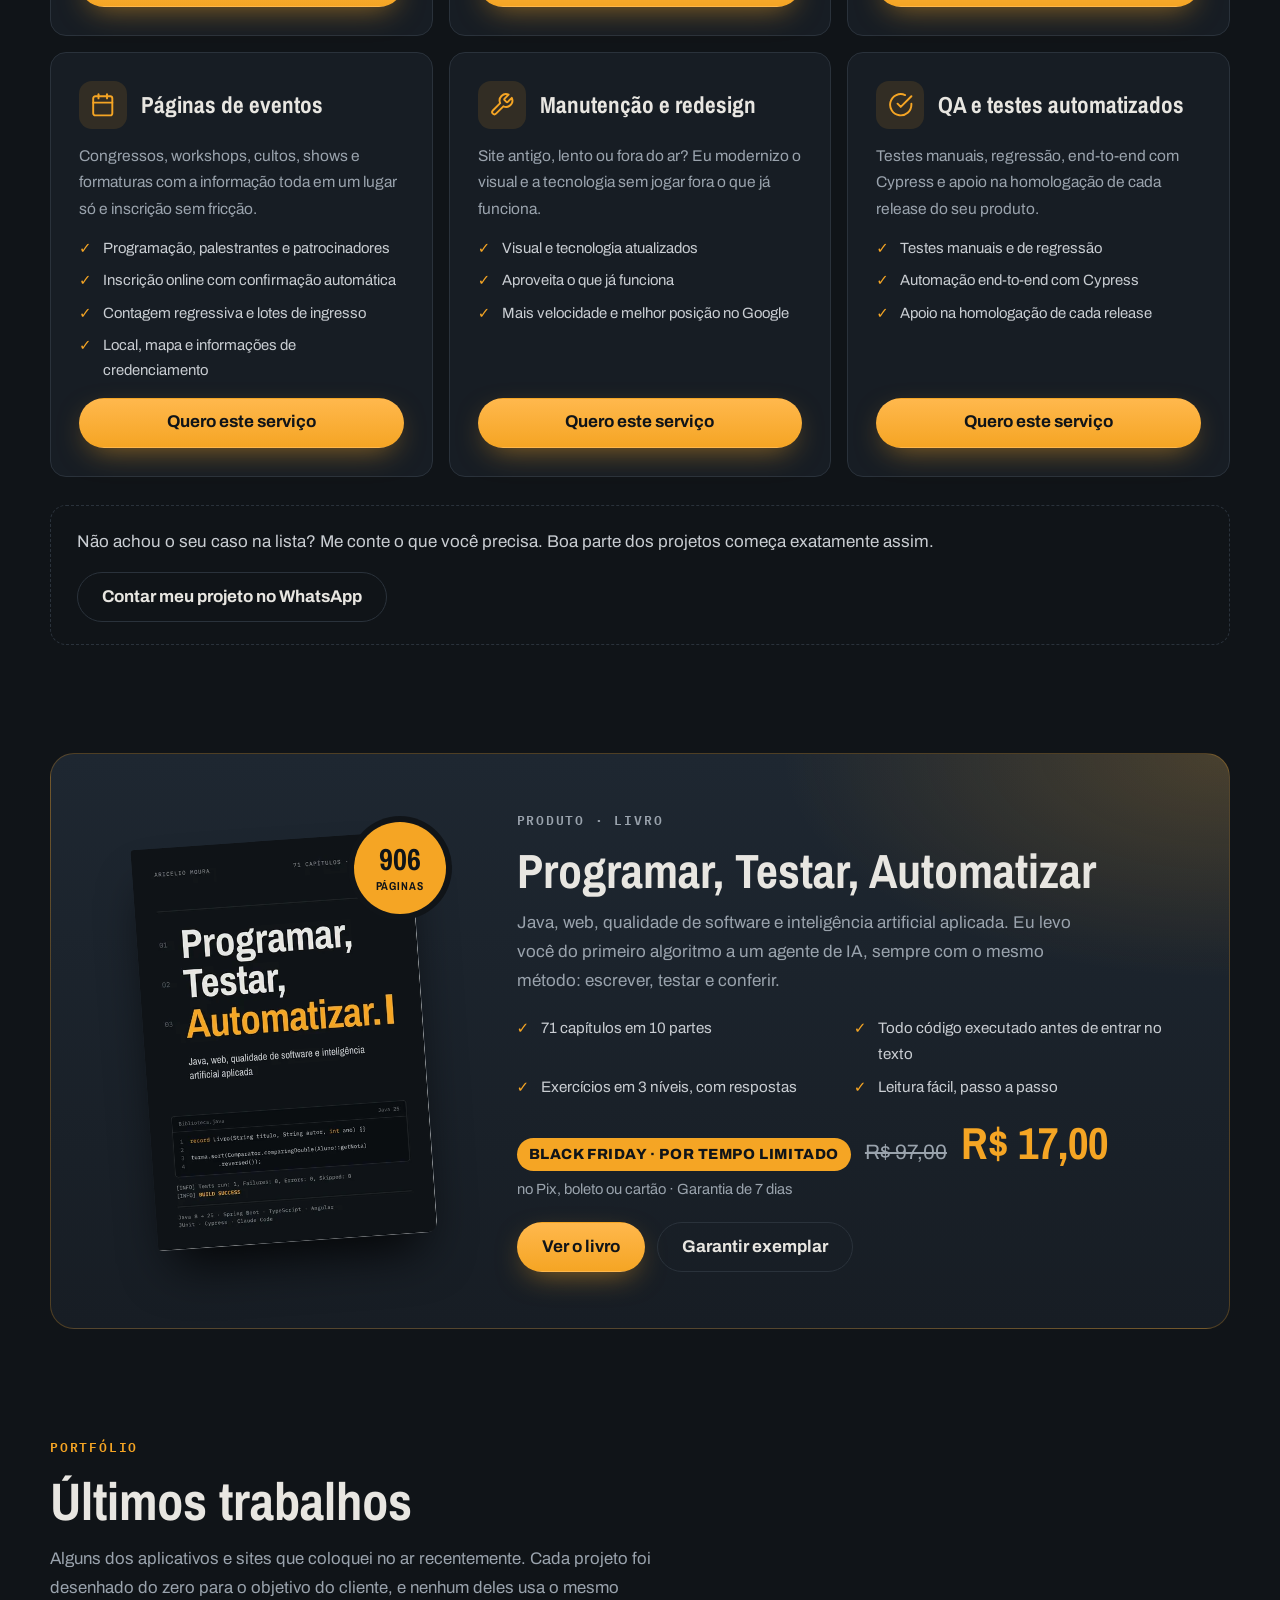
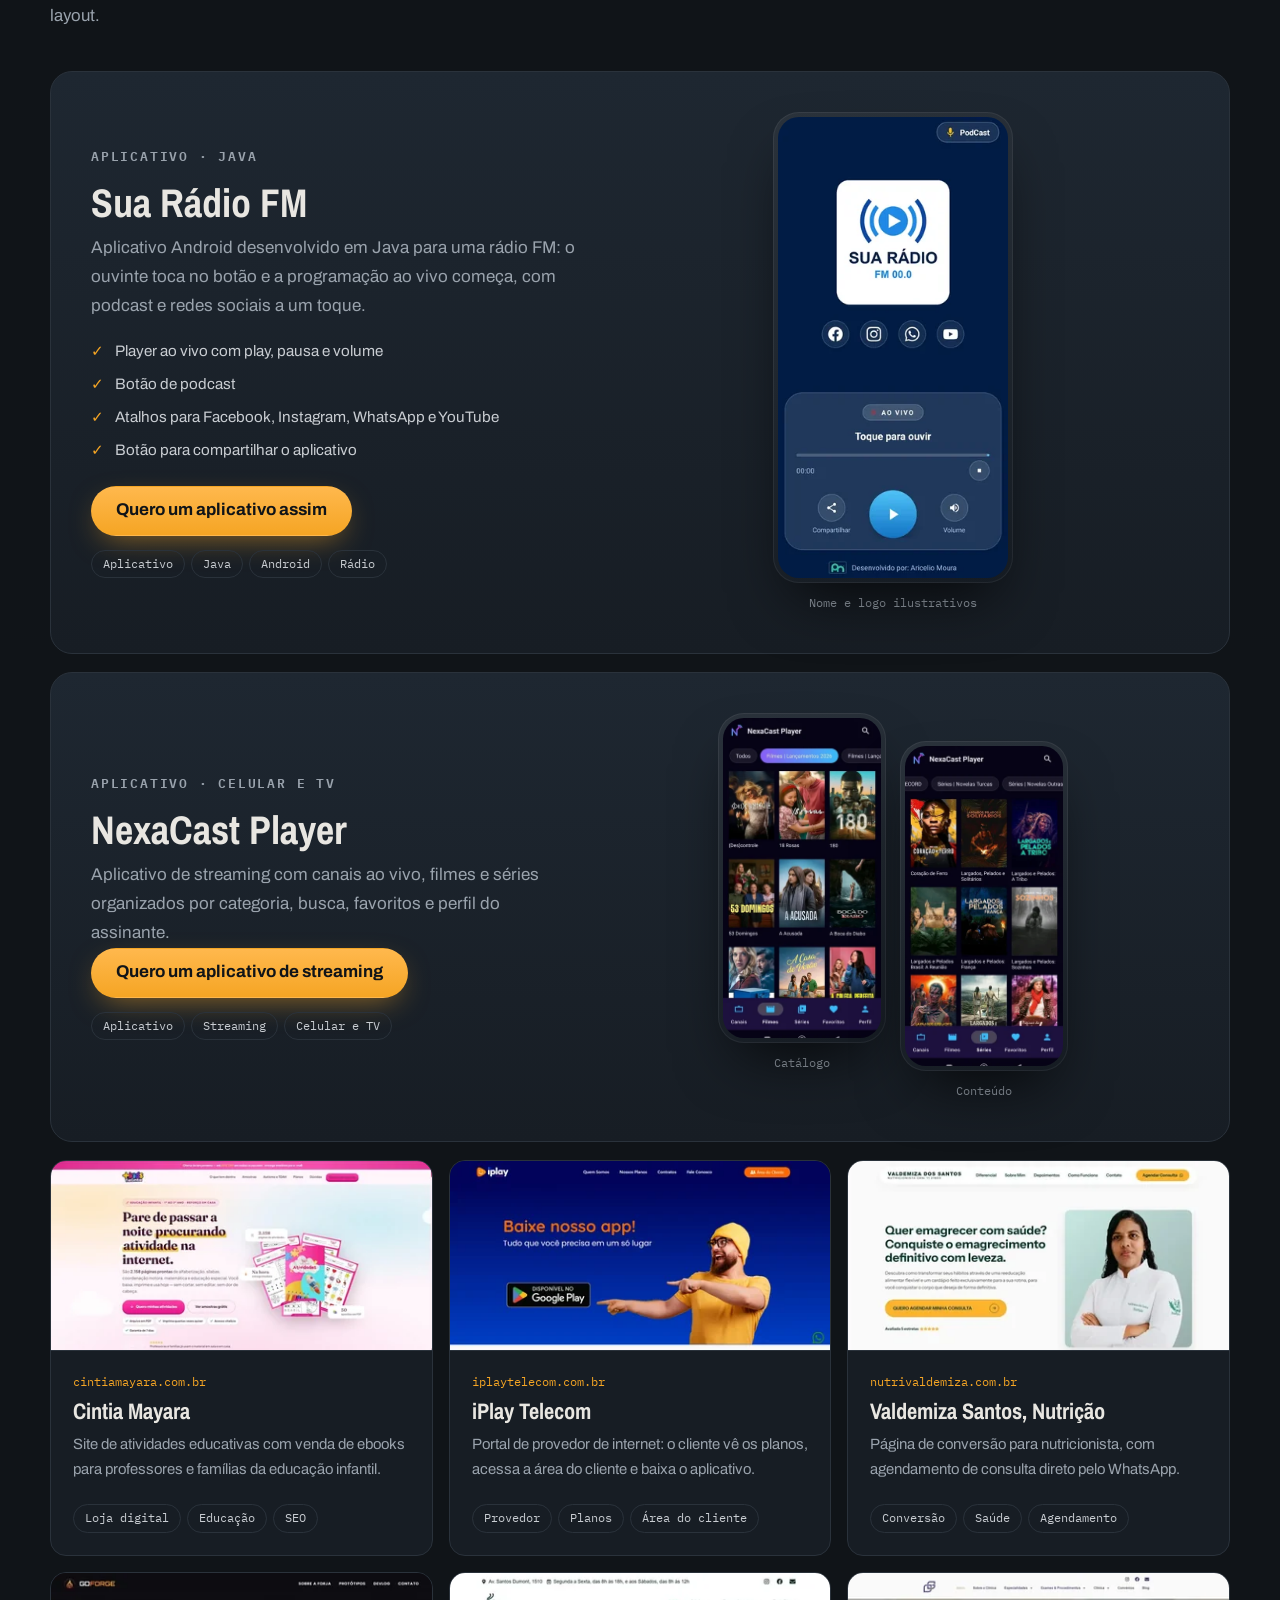
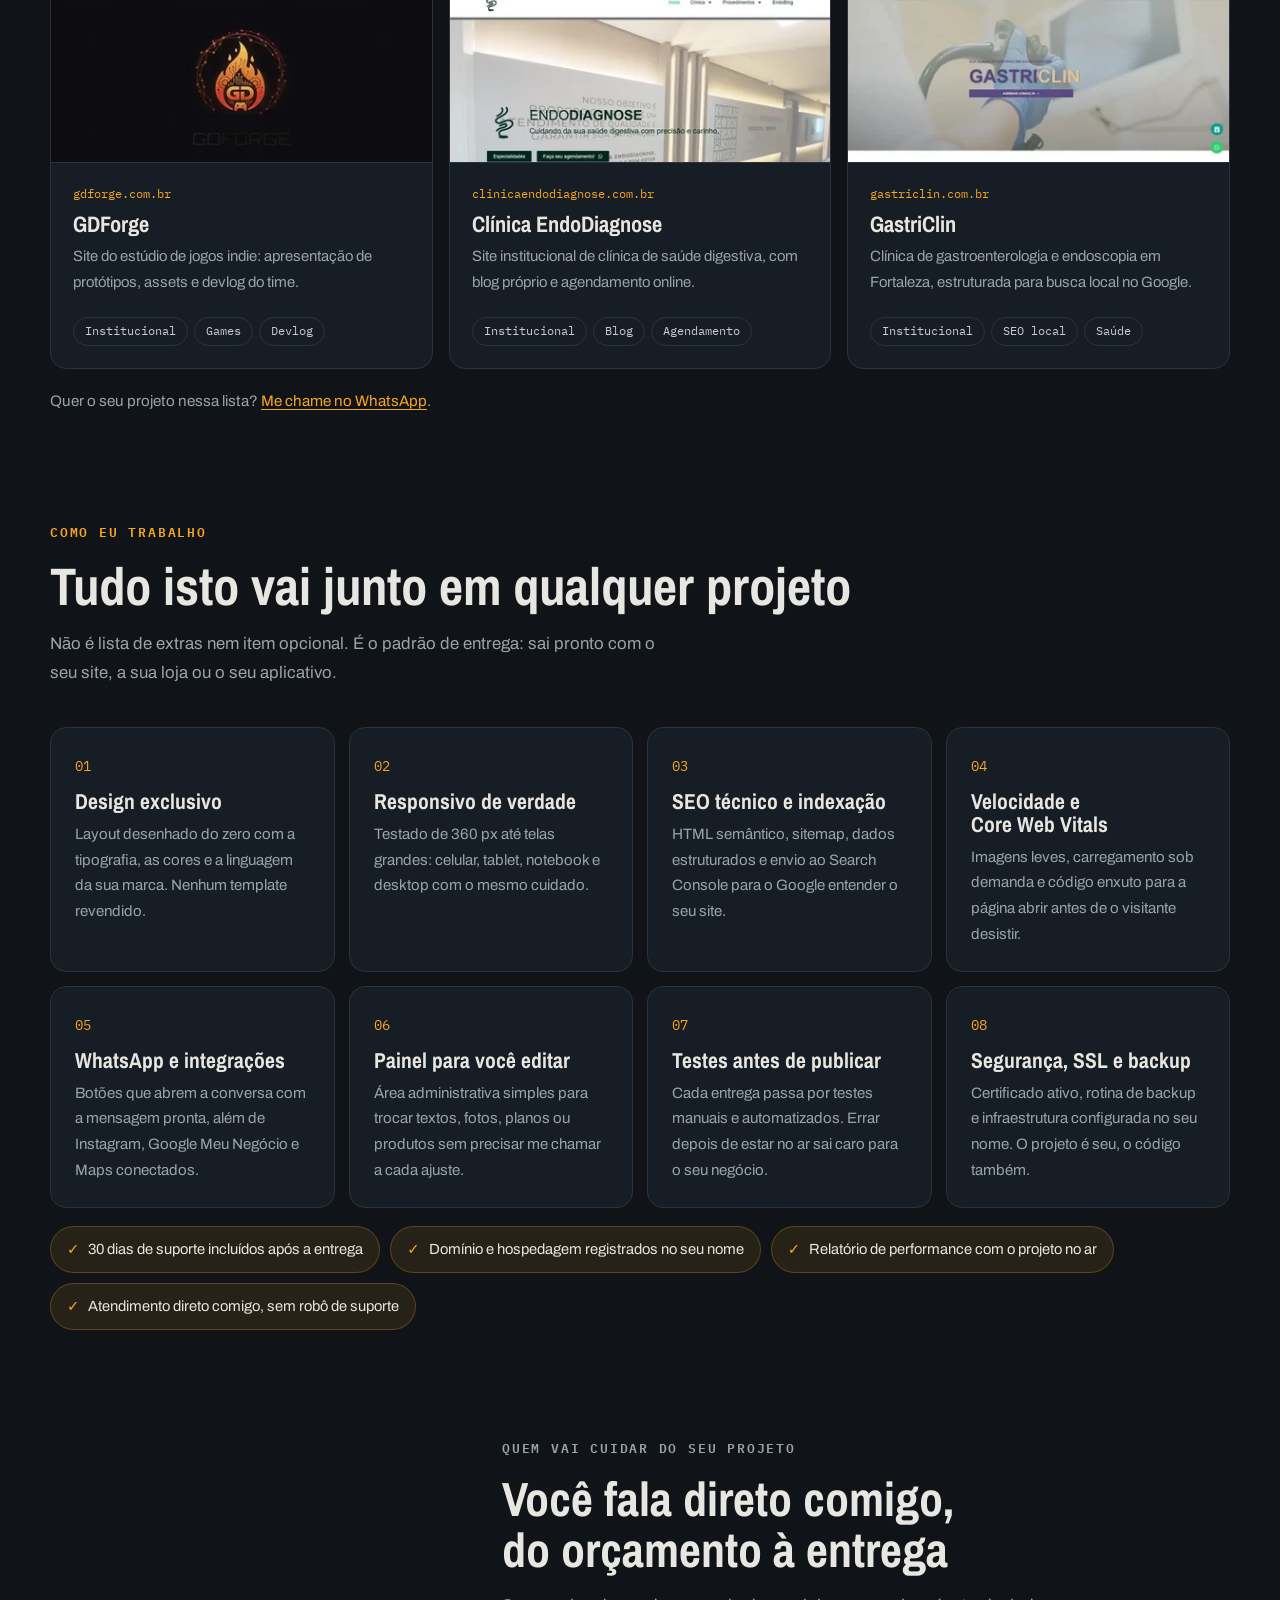
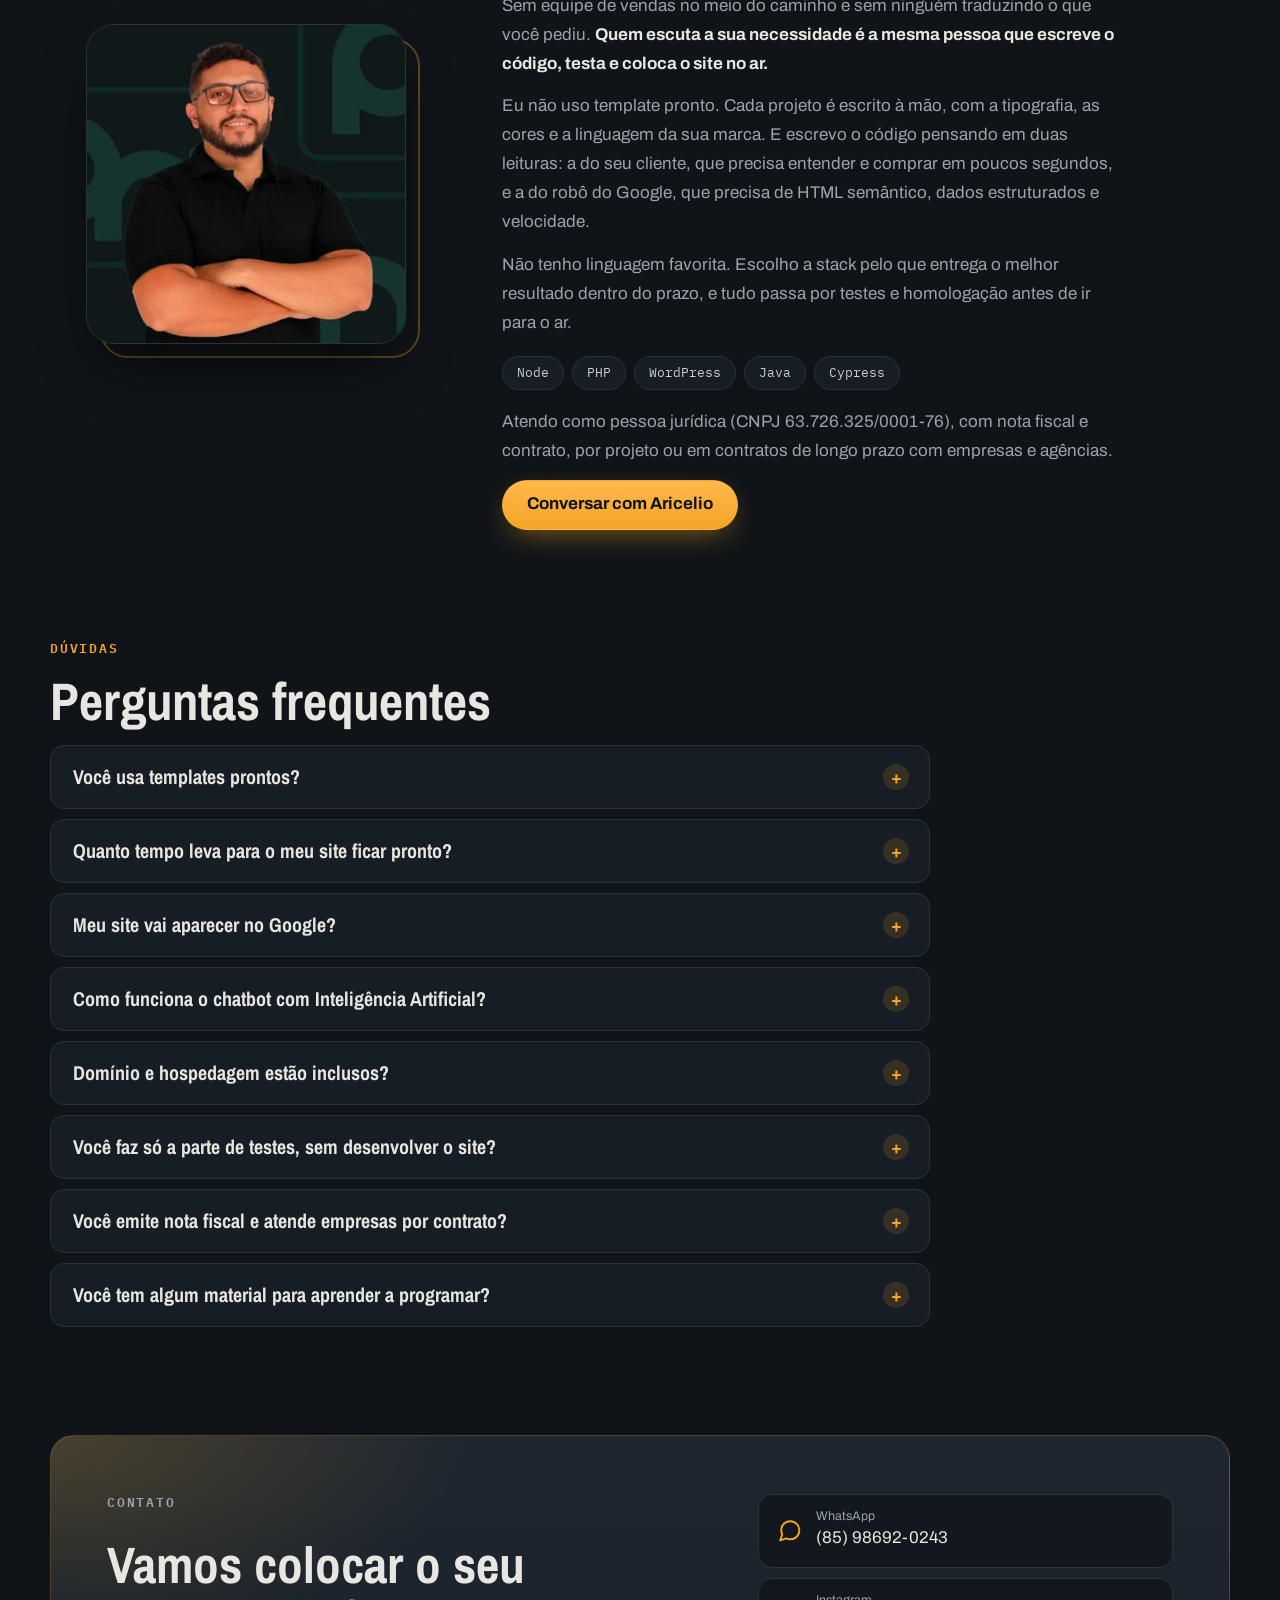
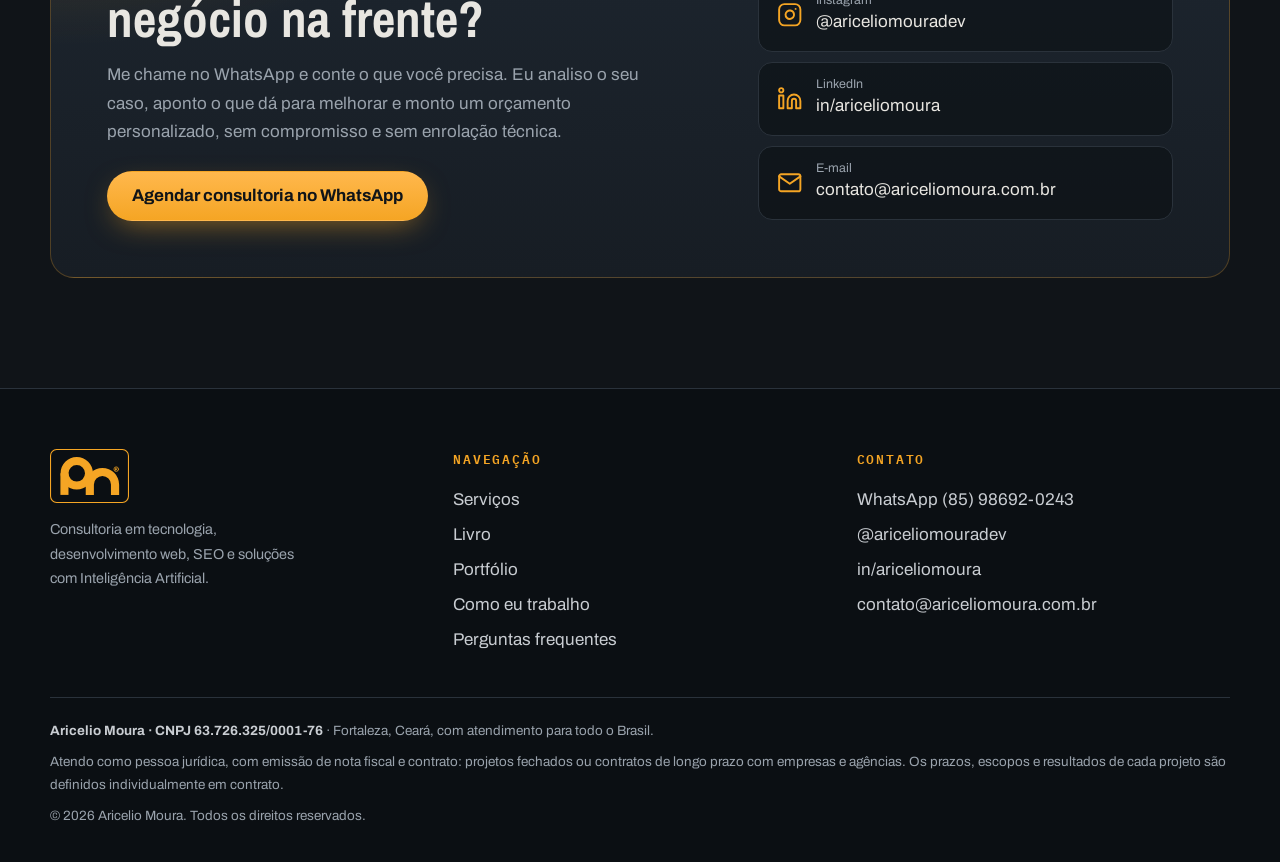
==== commit 03db369b: "Preço de Black Friday do livro: R$ 17 por tempo limitado Co-Authored-By: Claude Opus 5.5 <noreply@an" ====
--- a/index.html
+++ b/index.html
@@ -37,7 +37,7 @@
   <link rel="apple-touch-icon" href="img/apple-touch-icon.png">
   <link rel="manifest" href="site.webmanifest">
 
-  <link rel="stylesheet" href="css/home.css?v=20261014">
+  <link rel="stylesheet" href="css/home.css?v=20261023">
 
   <script type="application/ld+json">
   {
@@ -458,7 +458,7 @@
             <p class="rotulo">Produto · Livro</p>
             <h3>Programar, Testar, Automatizar</h3>
             <p>906 páginas de Java, web, testes e IA, do zero à prática.</p>
-            <p class="preco-mini">R$ 97 <small>à vista ou em até 12x no cartão</small></p>
+            <p class="preco-mini"><s class="preco-de">R$ 97</s> R$ 17 <small>Black Friday · por tempo limitado</small></p>
             <a class="botao primario" href="livro/">Ver o livro</a>
           </div>
         </article>
@@ -574,7 +574,7 @@
             <li>Exercícios em 3 níveis, com respostas</li>
             <li>Leitura fácil, passo a passo</li>
           </ul>
-          <div class="livro-preco"><strong>R$ 97,00</strong><span>à vista ou em até 12x no cartão · Garantia de 7 dias</span></div>
+          <div class="livro-preco"><span class="selo-oferta">Black Friday · por tempo limitado</span><s class="preco-de">R$ 97,00</s><strong>R$ 17,00</strong><span>no Pix, boleto ou cartão · Garantia de 7 dias</span></div>
           <div class="botoes" style="margin-top:0">
             <a class="botao primario" href="livro/">Ver o livro</a>
             <a class="botao" href="https://pay.hotmart.com/W108020193L?src=home" rel="noopener">Garantir exemplar</a>
@@ -754,6 +754,6 @@
     </div>
   </footer>
 
-  <script src="js/home.js?v=20261014" defer></script>
+  <script src="js/home.js?v=20261023" defer></script>
 </body>
 </html>
--- a/css/home.css
+++ b/css/home.css
@@ -359,3 +359,13 @@
 
 /* Texto só para leitores de tela e robôs de busca (não aparece na tela) */
 .so-leitor { position: absolute; width: 1px; height: 1px; padding: 0; margin: -1px; overflow: hidden; clip: rect(0 0 0 0); clip-path: inset(50%); white-space: nowrap; border: 0; }
+
+/* Oferta por tempo limitado (Black Friday): preço antigo riscado e selo */
+.preco-de { color: var(--muted); text-decoration: line-through; text-decoration-thickness: 2px; font-weight: 400; }
+.selo-oferta { display: inline-block; padding: 4px 12px; border-radius: 999px; background: var(--ambar); color: #101418;
+  font-family: var(--fonte-texto); font-size: 0.78rem; font-weight: 800; letter-spacing: 0.04em; text-transform: uppercase; }
+.livro-preco .preco-de { font-size: 1.3rem; }
+.preco-mini .preco-de { font-size: 1.1rem; margin-right: 4px; }
+.caminho p.preco-mini { color: var(--ambar); }
+.livro-preco .selo-oferta { color: #101418; }
+.caminho p.preco-mini small { display: block; margin-top: 2px; }
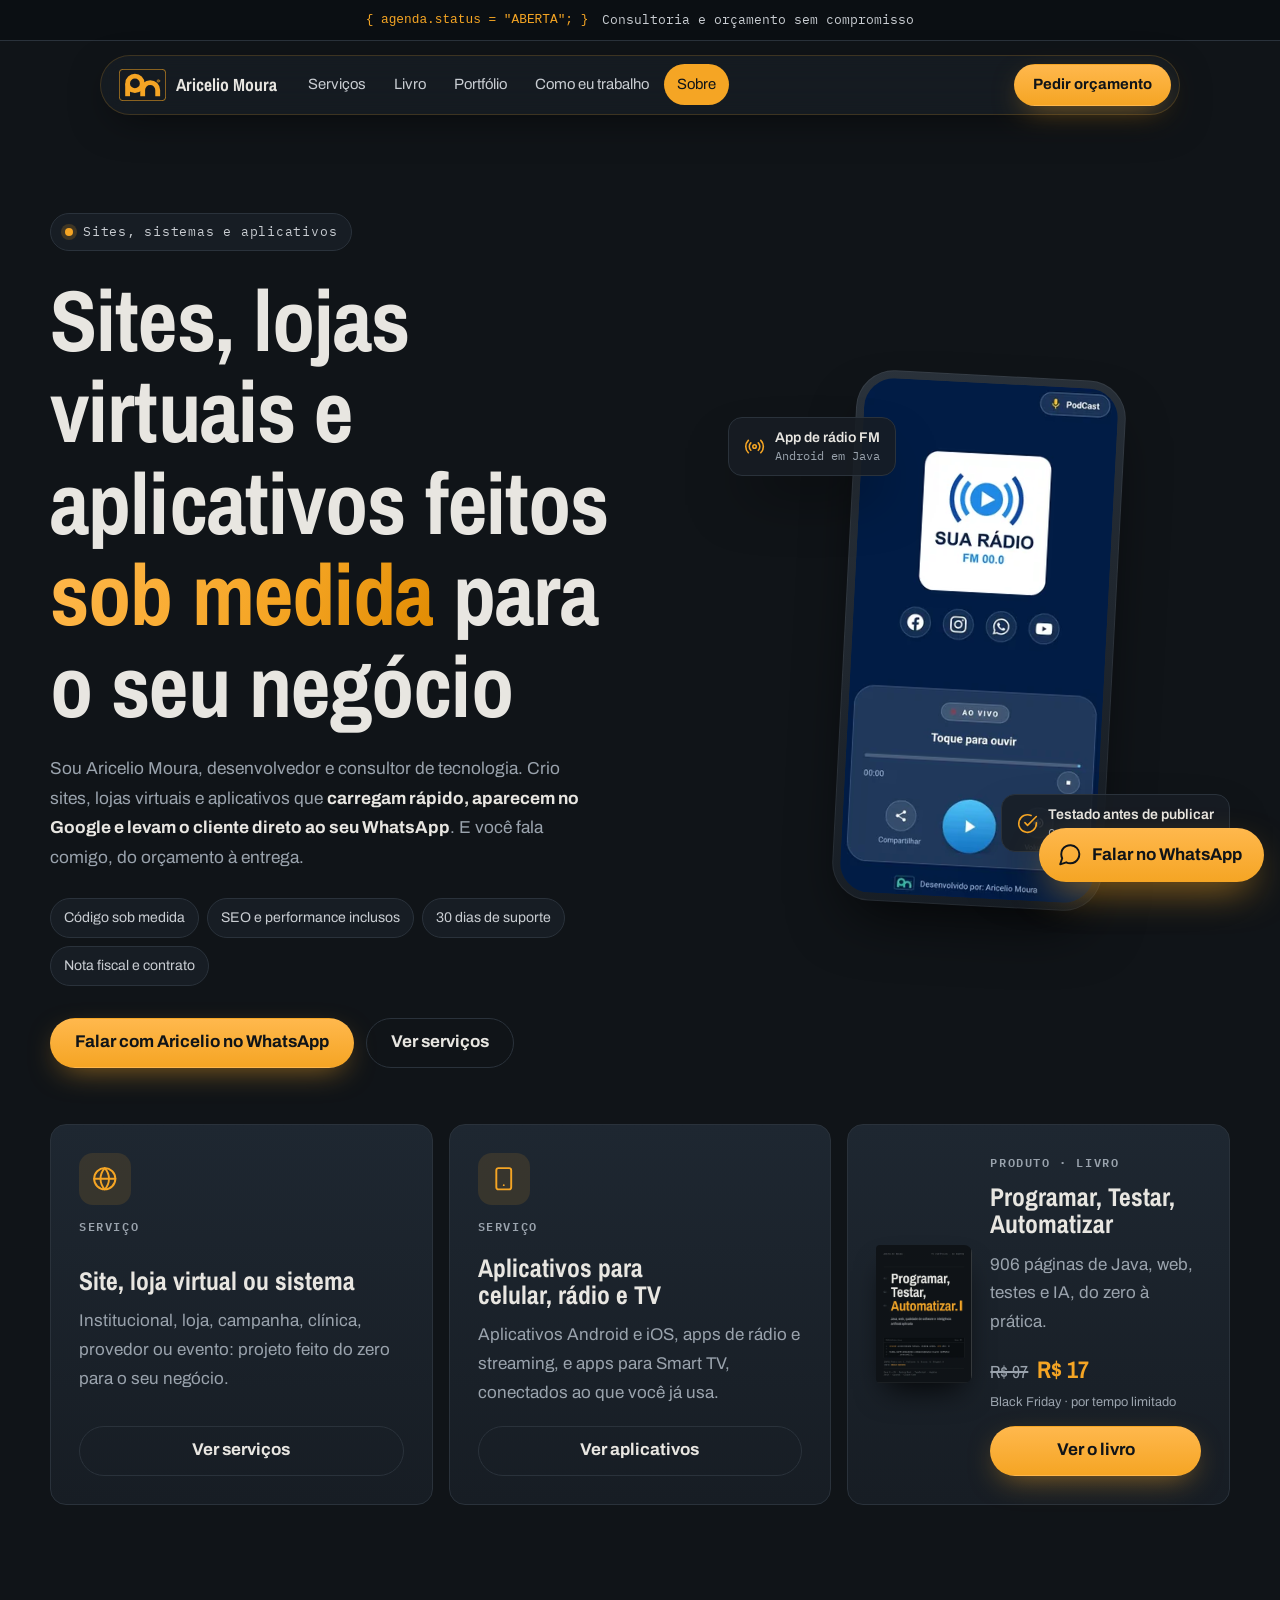
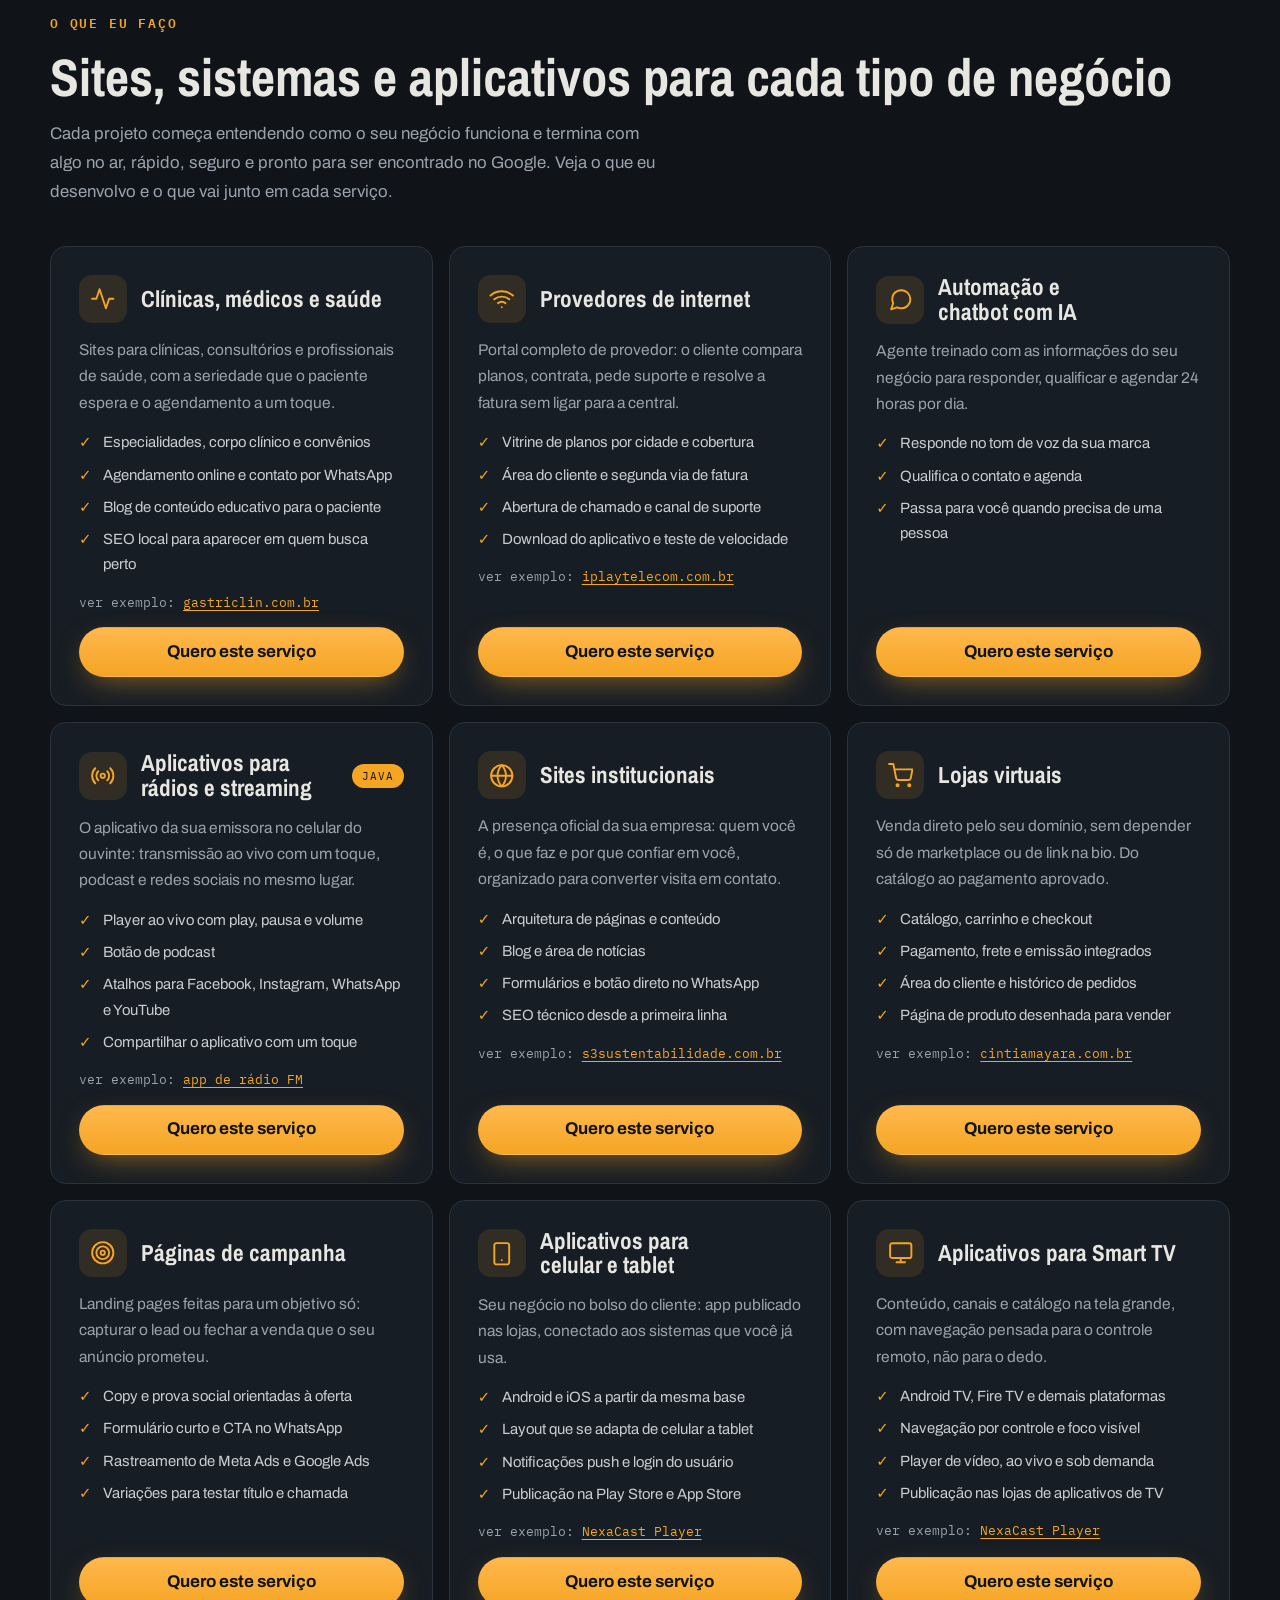
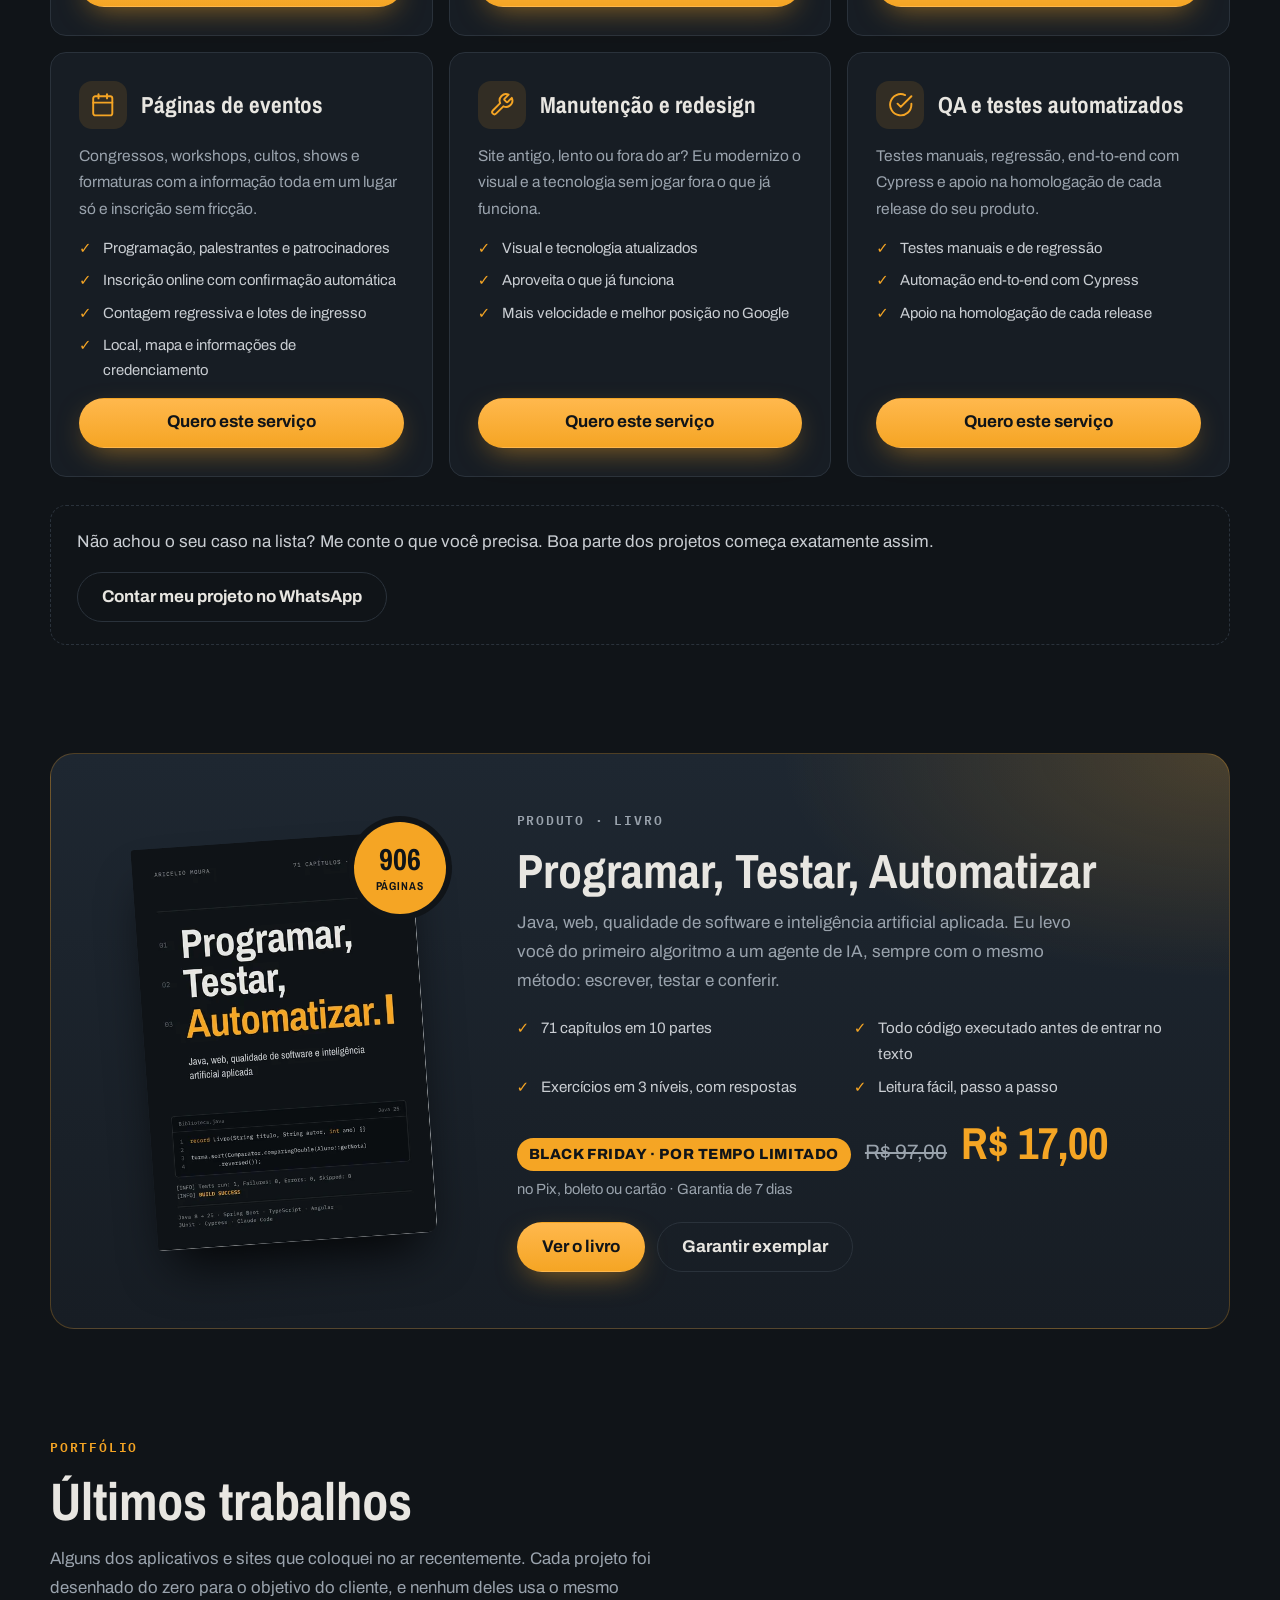
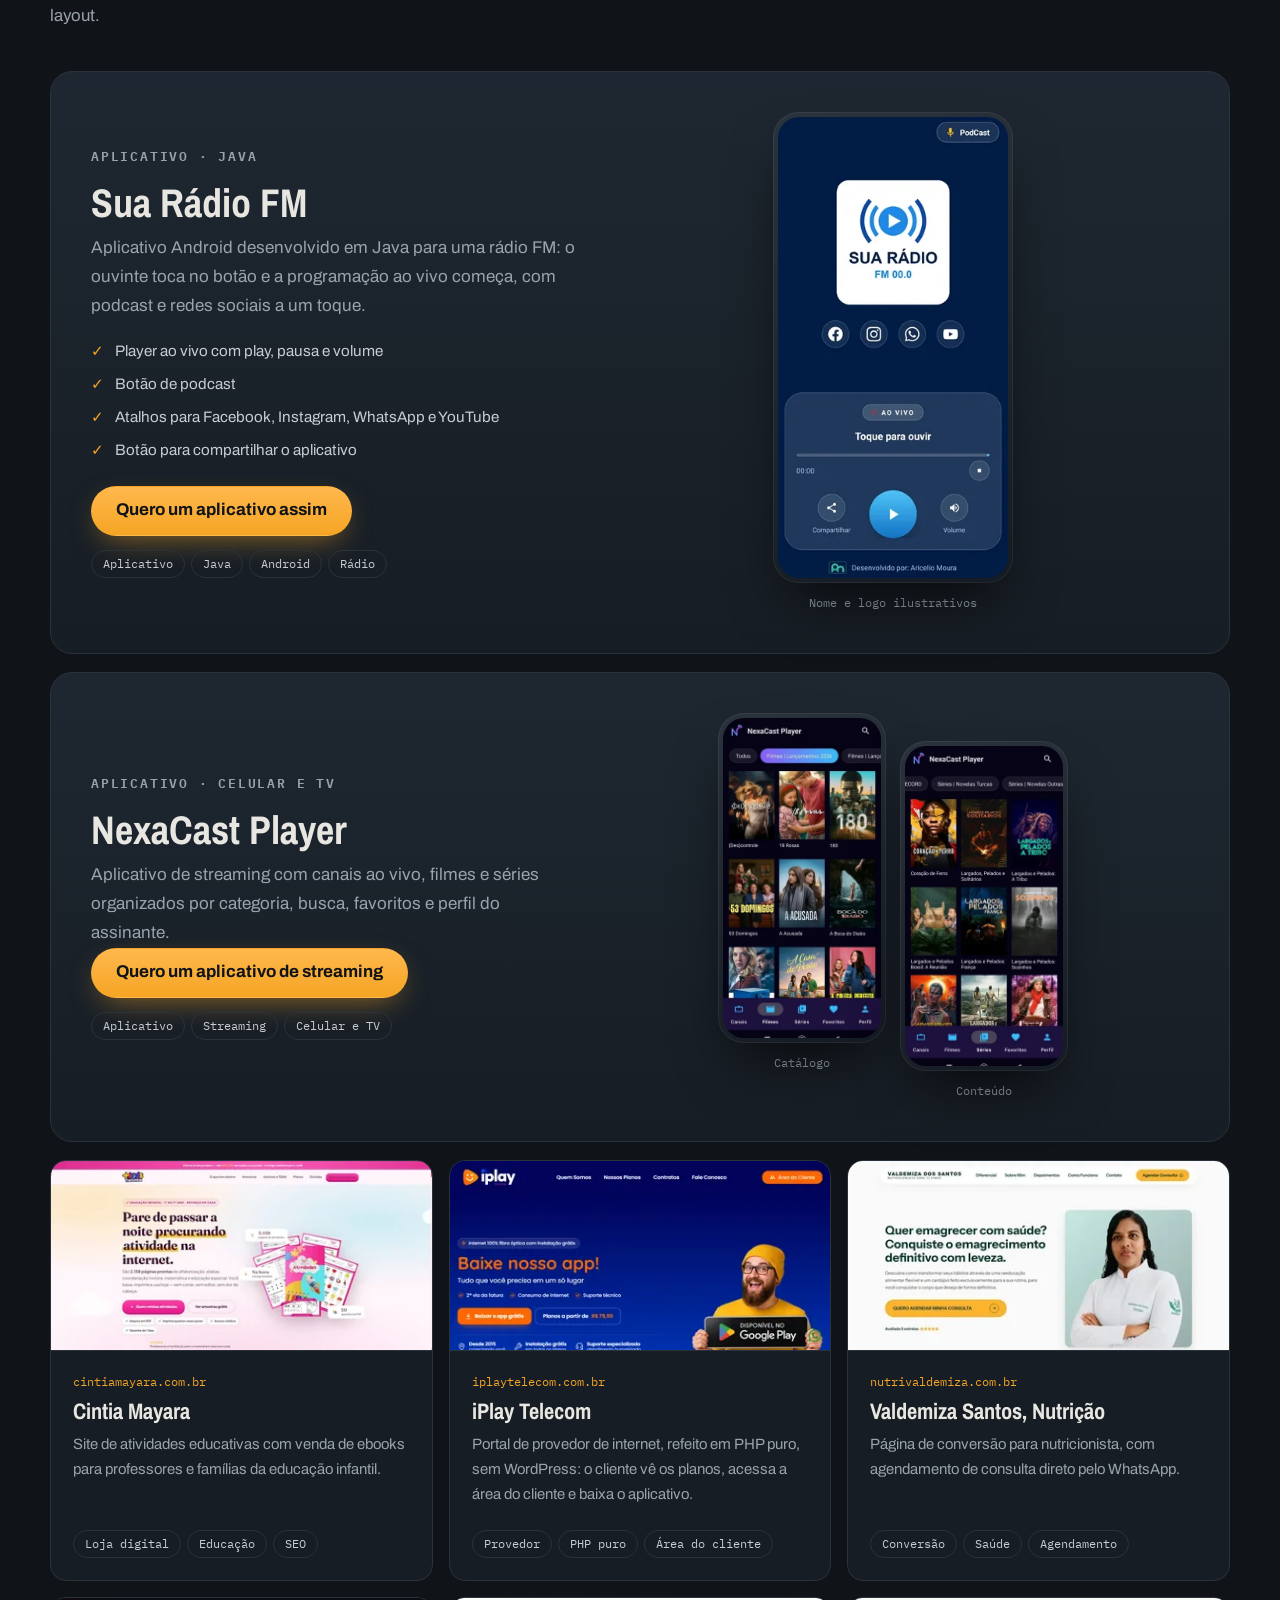
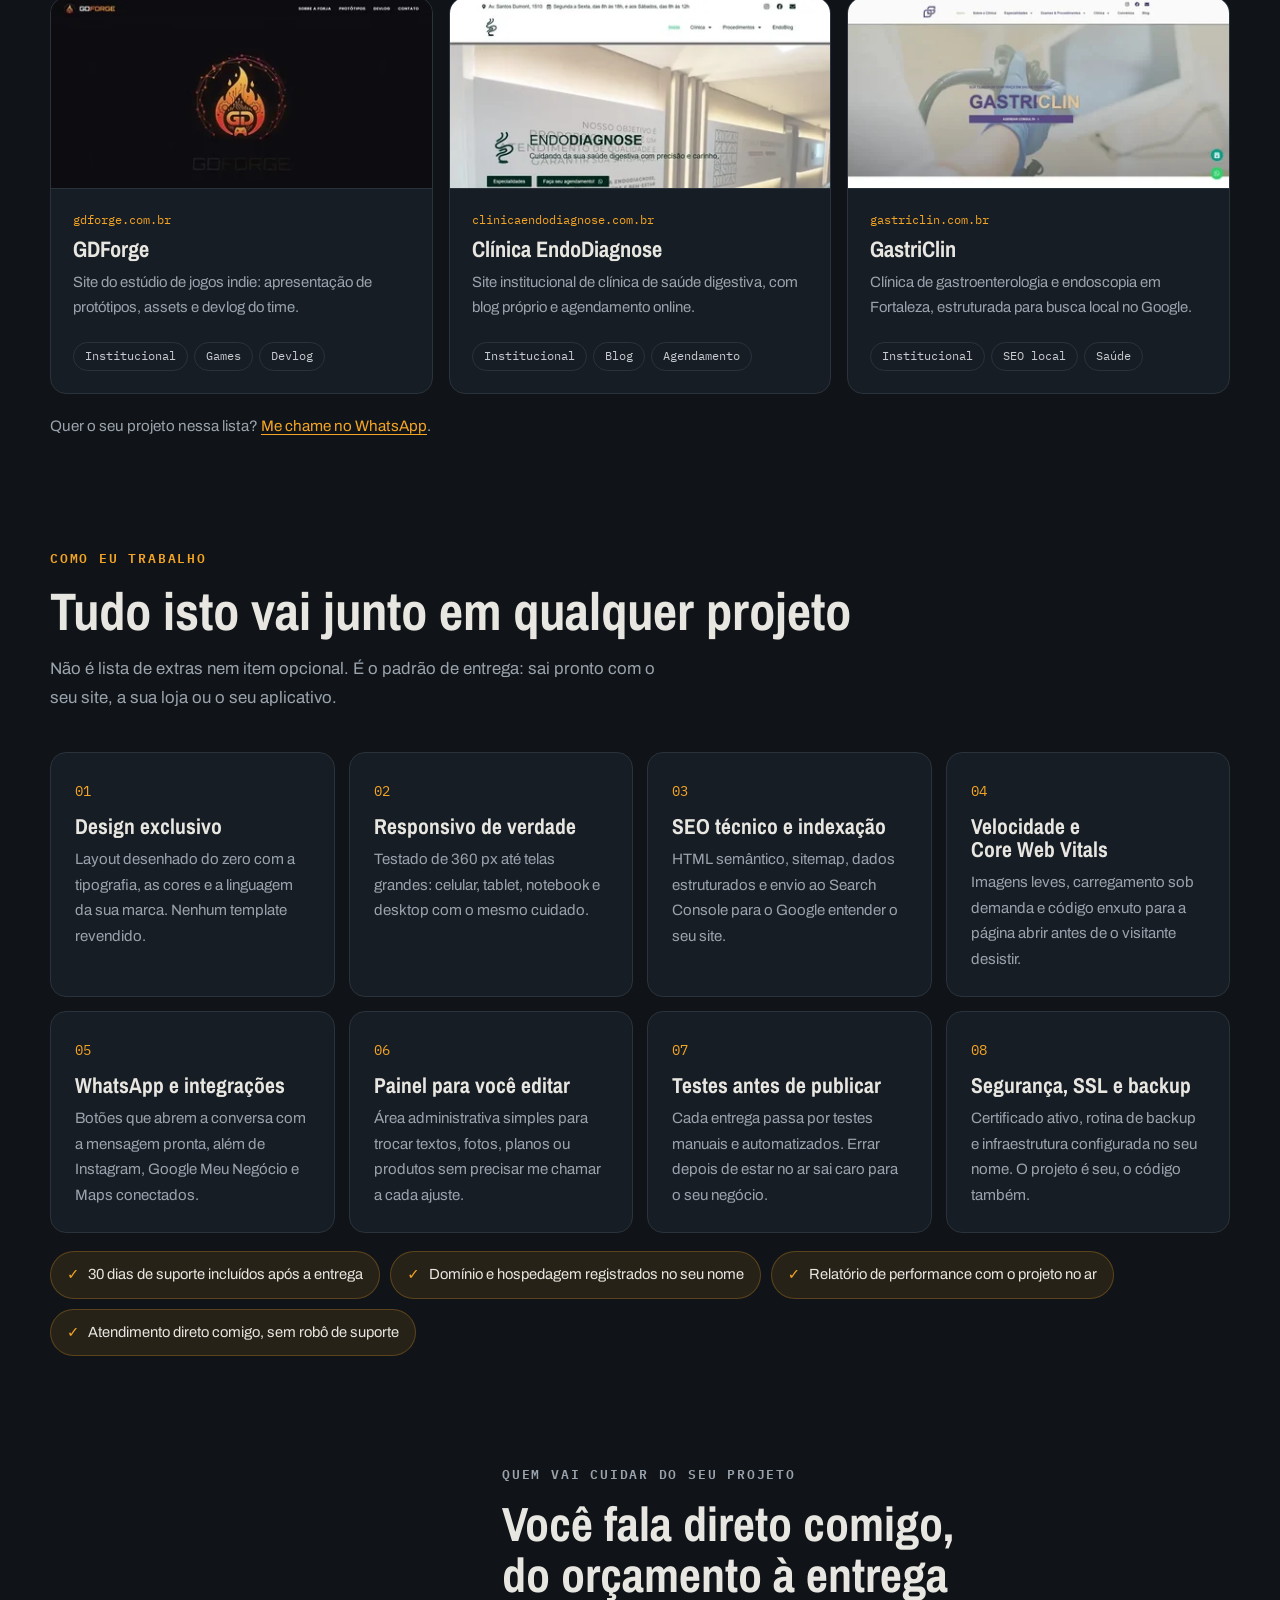
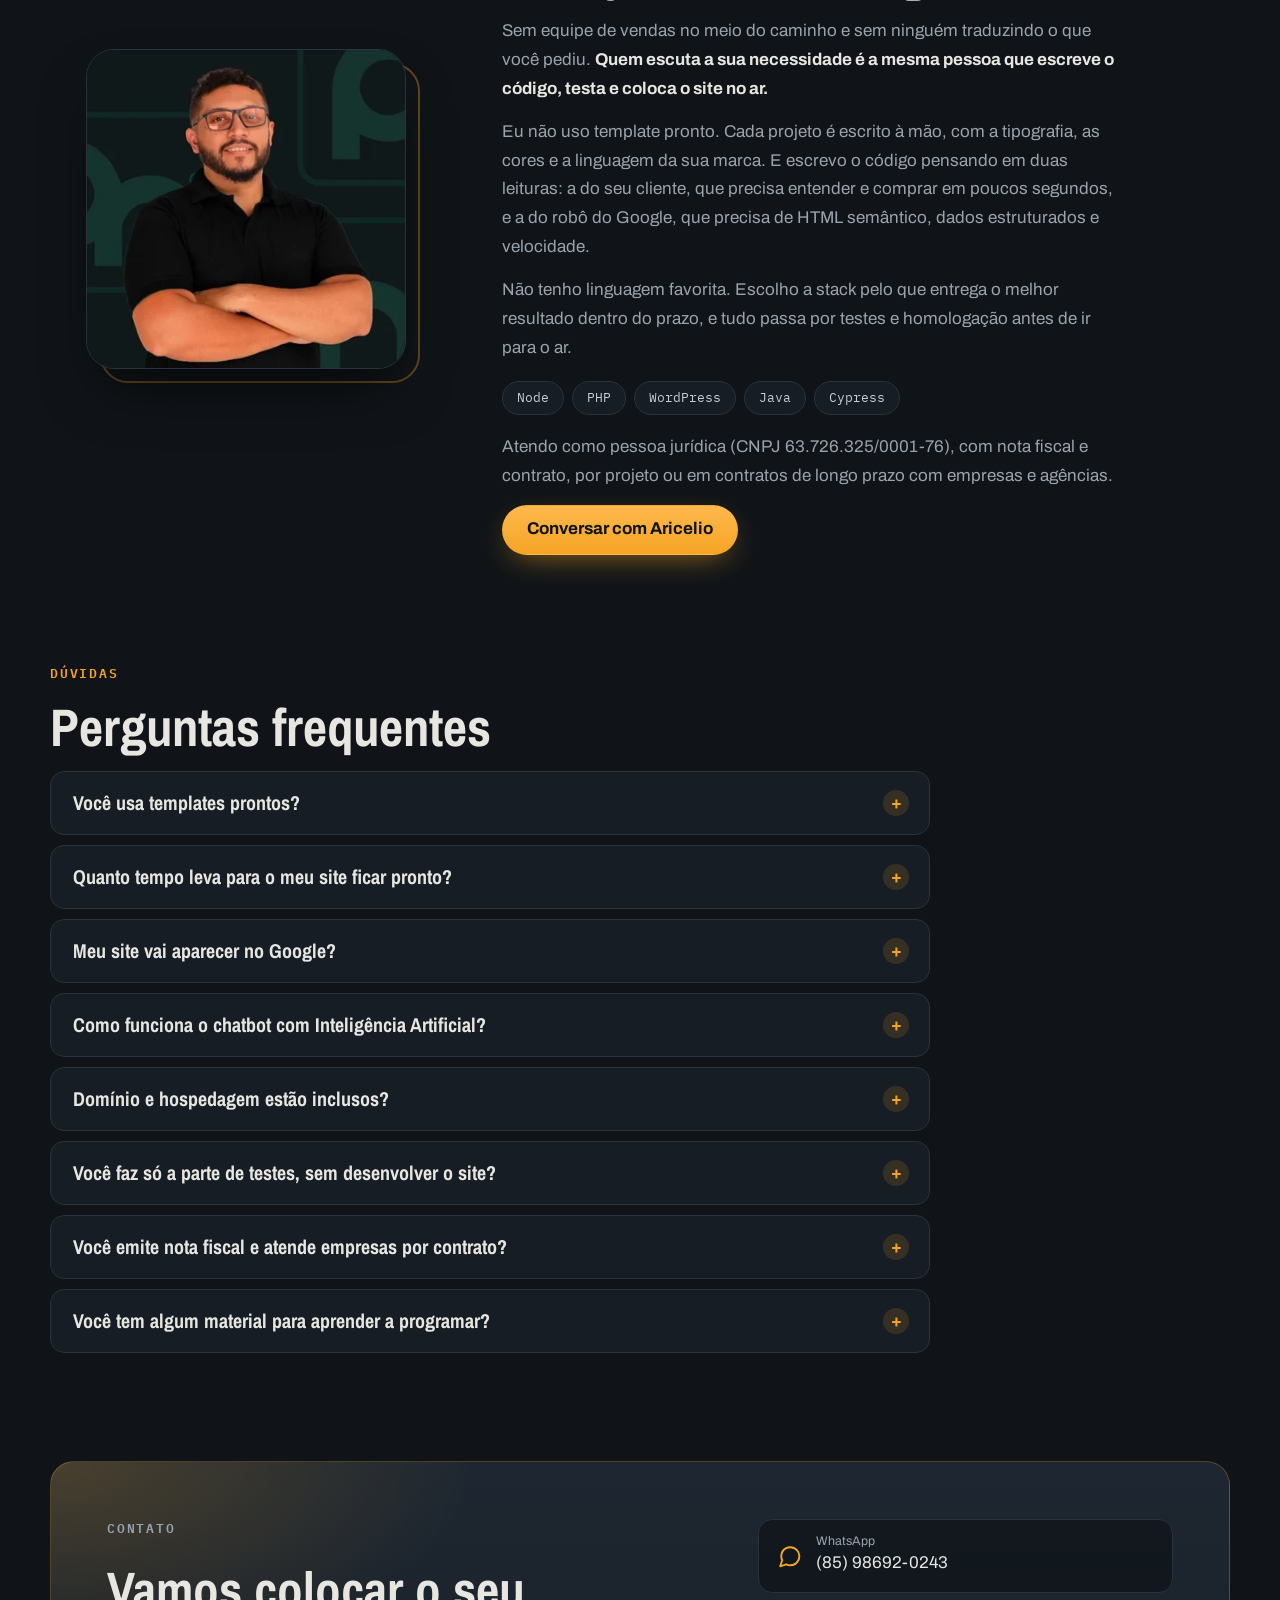
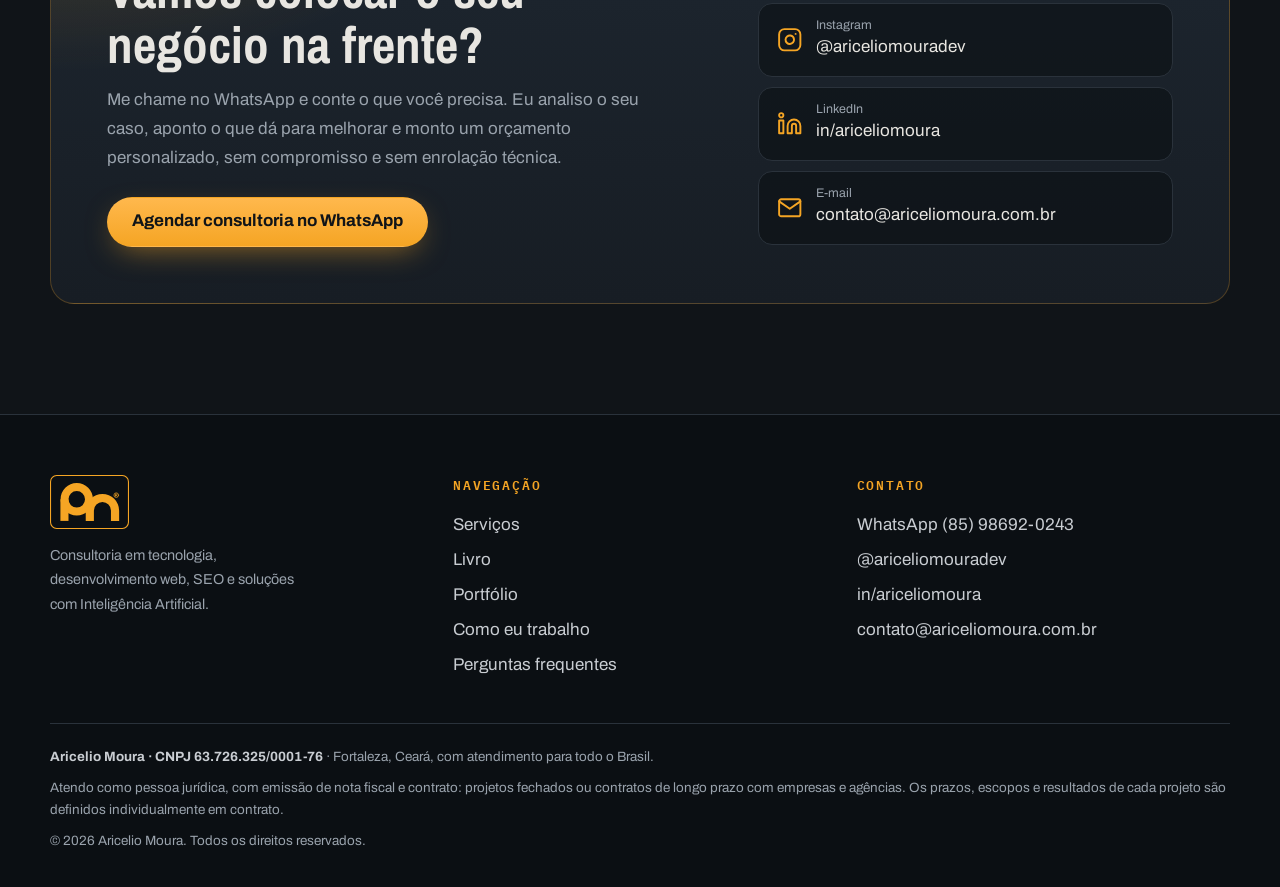
==== commit 98100154: "Portfólio: nova versão da iPlay Telecom (PHP puro, sem WordPress) Co-Authored-By: Claude Opus 5.5 <n" ====
--- a/index.html
+++ b/index.html
@@ -627,8 +627,8 @@
           <div class="corpo"><span class="dominio">cintiamayara.com.br</span><h3>Cintia Mayara</h3><p>Site de atividades educativas com venda de ebooks para professores e famílias da educação infantil.</p><ul class="etiquetas"><li>Loja digital</li><li>Educação</li><li>SEO</li></ul></div>
         </a>
         <a class="trabalho reveal" href="https://iplaytelecom.com.br/" target="_blank" rel="noopener">
-          <img src="img/trabalhos/iplaytelecom.webp" srcset="img/trabalhos/iplaytelecom-400.webp 400w, img/trabalhos/iplaytelecom-800.webp 800w, img/trabalhos/iplaytelecom.webp 1200w" sizes="381px" alt="Site da iPlay Telecom, provedor de internet" width="1200" height="600" loading="lazy" decoding="async">
-          <div class="corpo"><span class="dominio">iplaytelecom.com.br</span><h3>iPlay Telecom</h3><p>Portal de provedor de internet: o cliente vê os planos, acessa a área do cliente e baixa o aplicativo.</p><ul class="etiquetas"><li>Provedor</li><li>Planos</li><li>Área do cliente</li></ul></div>
+          <img src="img/trabalhos/iplaytelecom.webp?v=20261023" srcset="img/trabalhos/iplaytelecom-400.webp?v=20261023 400w, img/trabalhos/iplaytelecom-800.webp?v=20261023 800w, img/trabalhos/iplaytelecom.webp?v=20261023 1200w" sizes="381px" alt="Site da iPlay Telecom, provedor de internet" width="1200" height="600" loading="lazy" decoding="async">
+          <div class="corpo"><span class="dominio">iplaytelecom.com.br</span><h3>iPlay Telecom</h3><p>Portal de provedor de internet, refeito em PHP puro, sem WordPress: o cliente vê os planos, acessa a área do cliente e baixa o aplicativo.</p><ul class="etiquetas"><li>Provedor</li><li>PHP puro</li><li>Área do cliente</li></ul></div>
         </a>
         <a class="trabalho reveal" href="https://nutrivaldemiza.com.br/" target="_blank" rel="noopener">
           <img src="img/trabalhos/nutrivaldemiza.webp" srcset="img/trabalhos/nutrivaldemiza-400.webp 400w, img/trabalhos/nutrivaldemiza.webp 880w" sizes="381px" alt="Página de Valdemiza Santos, nutricionista" width="880" height="495" loading="lazy" decoding="async">
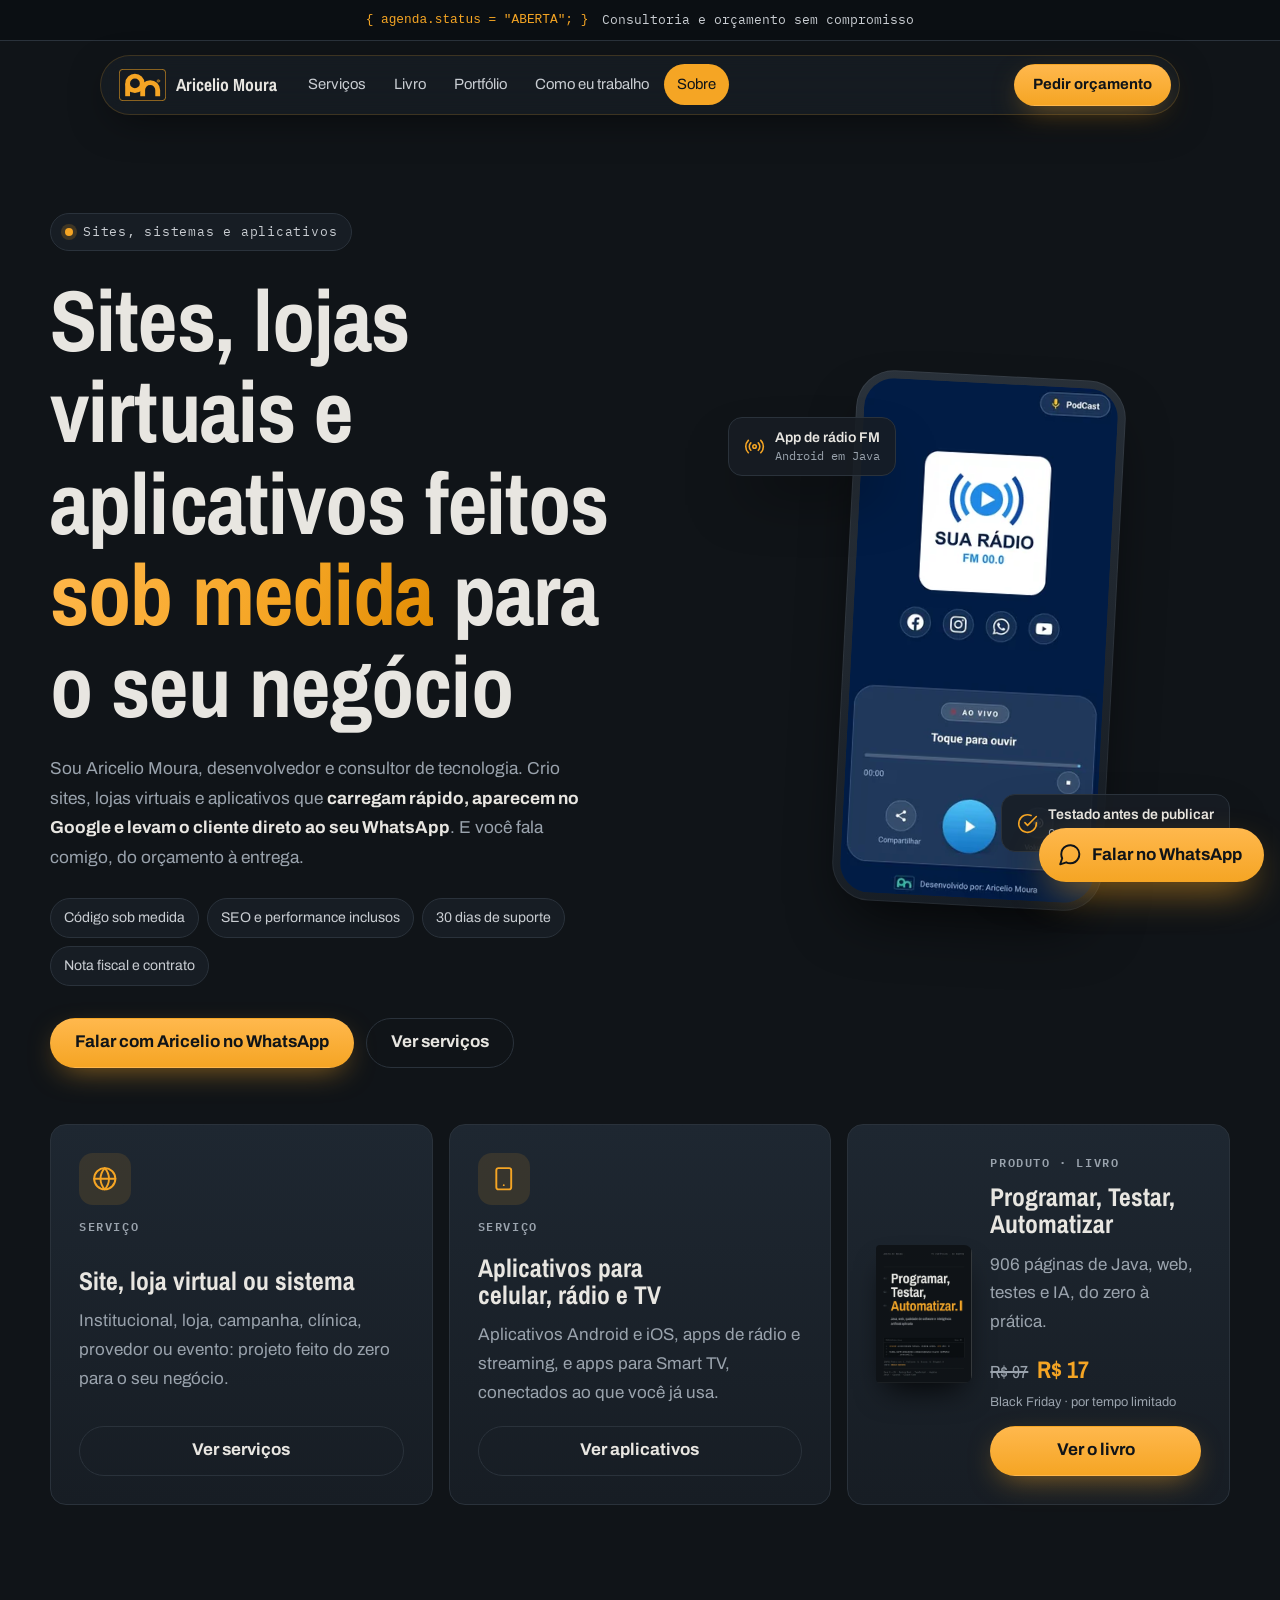
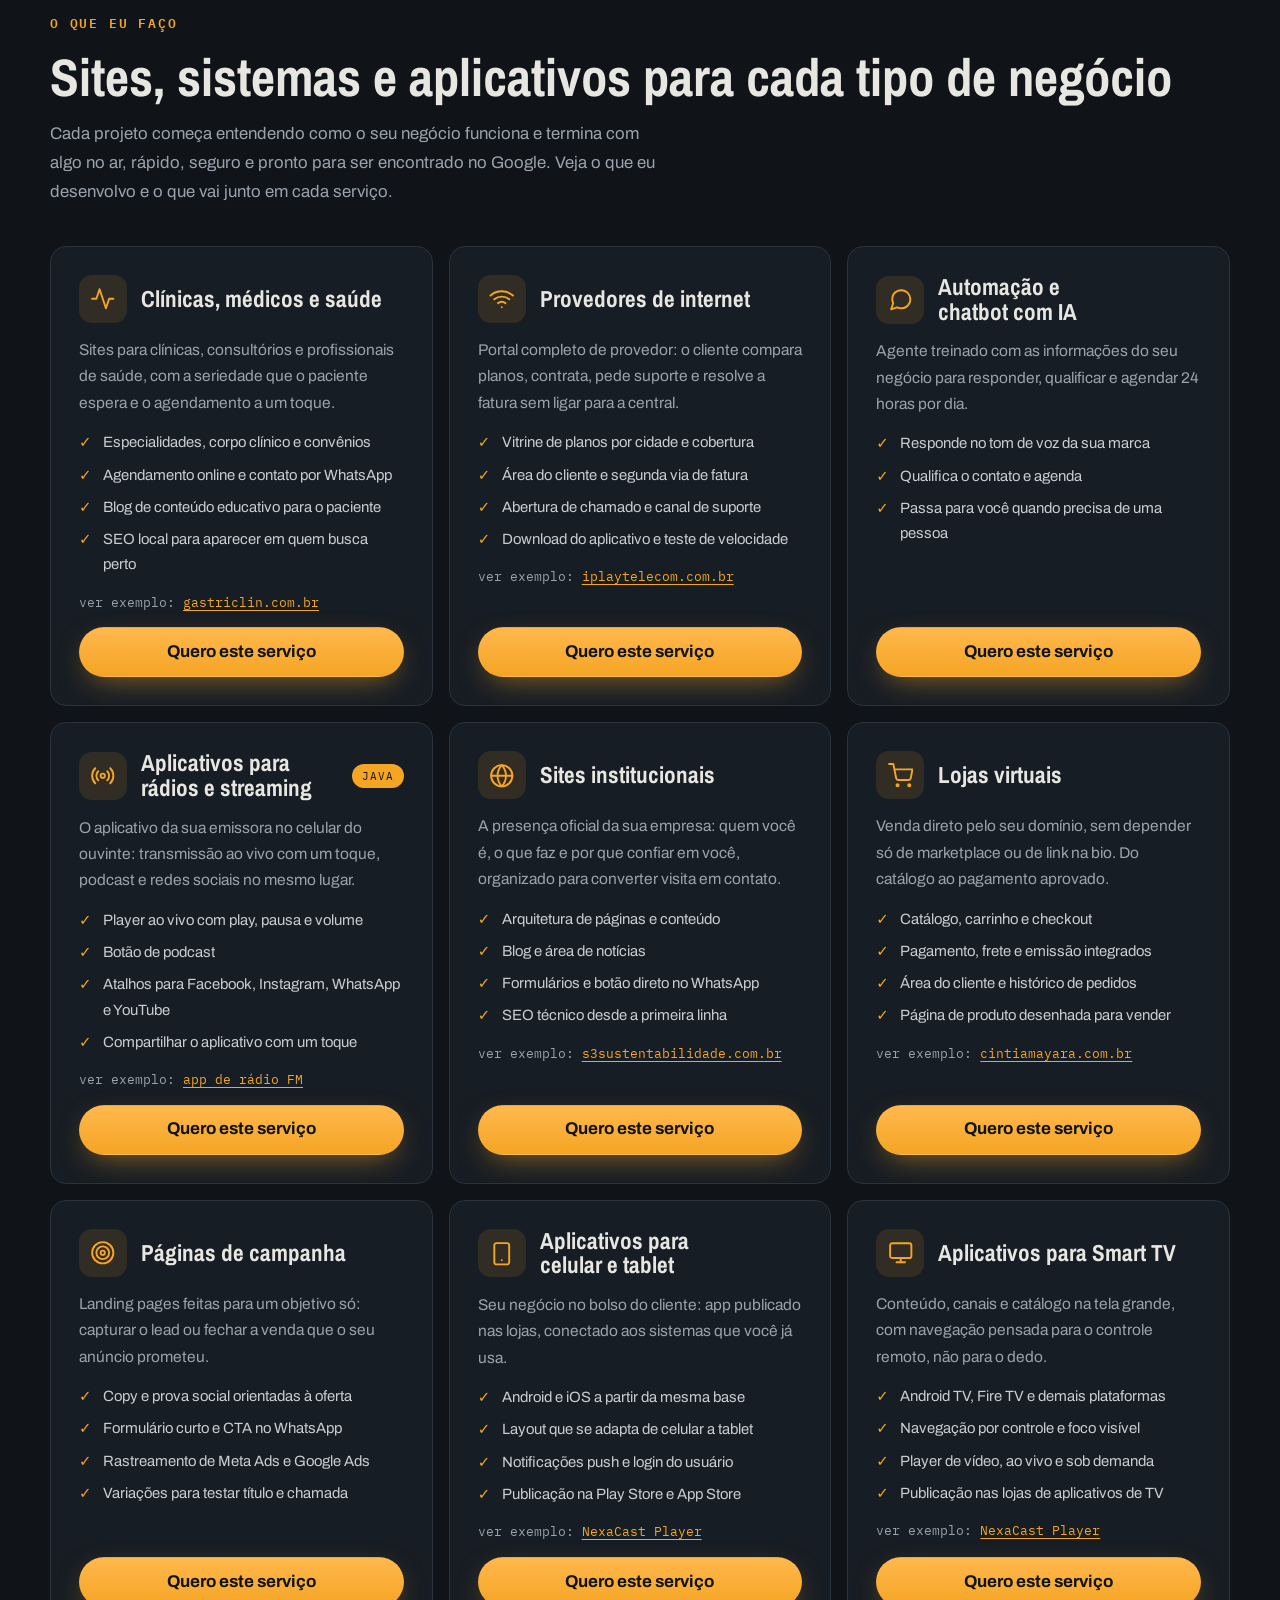
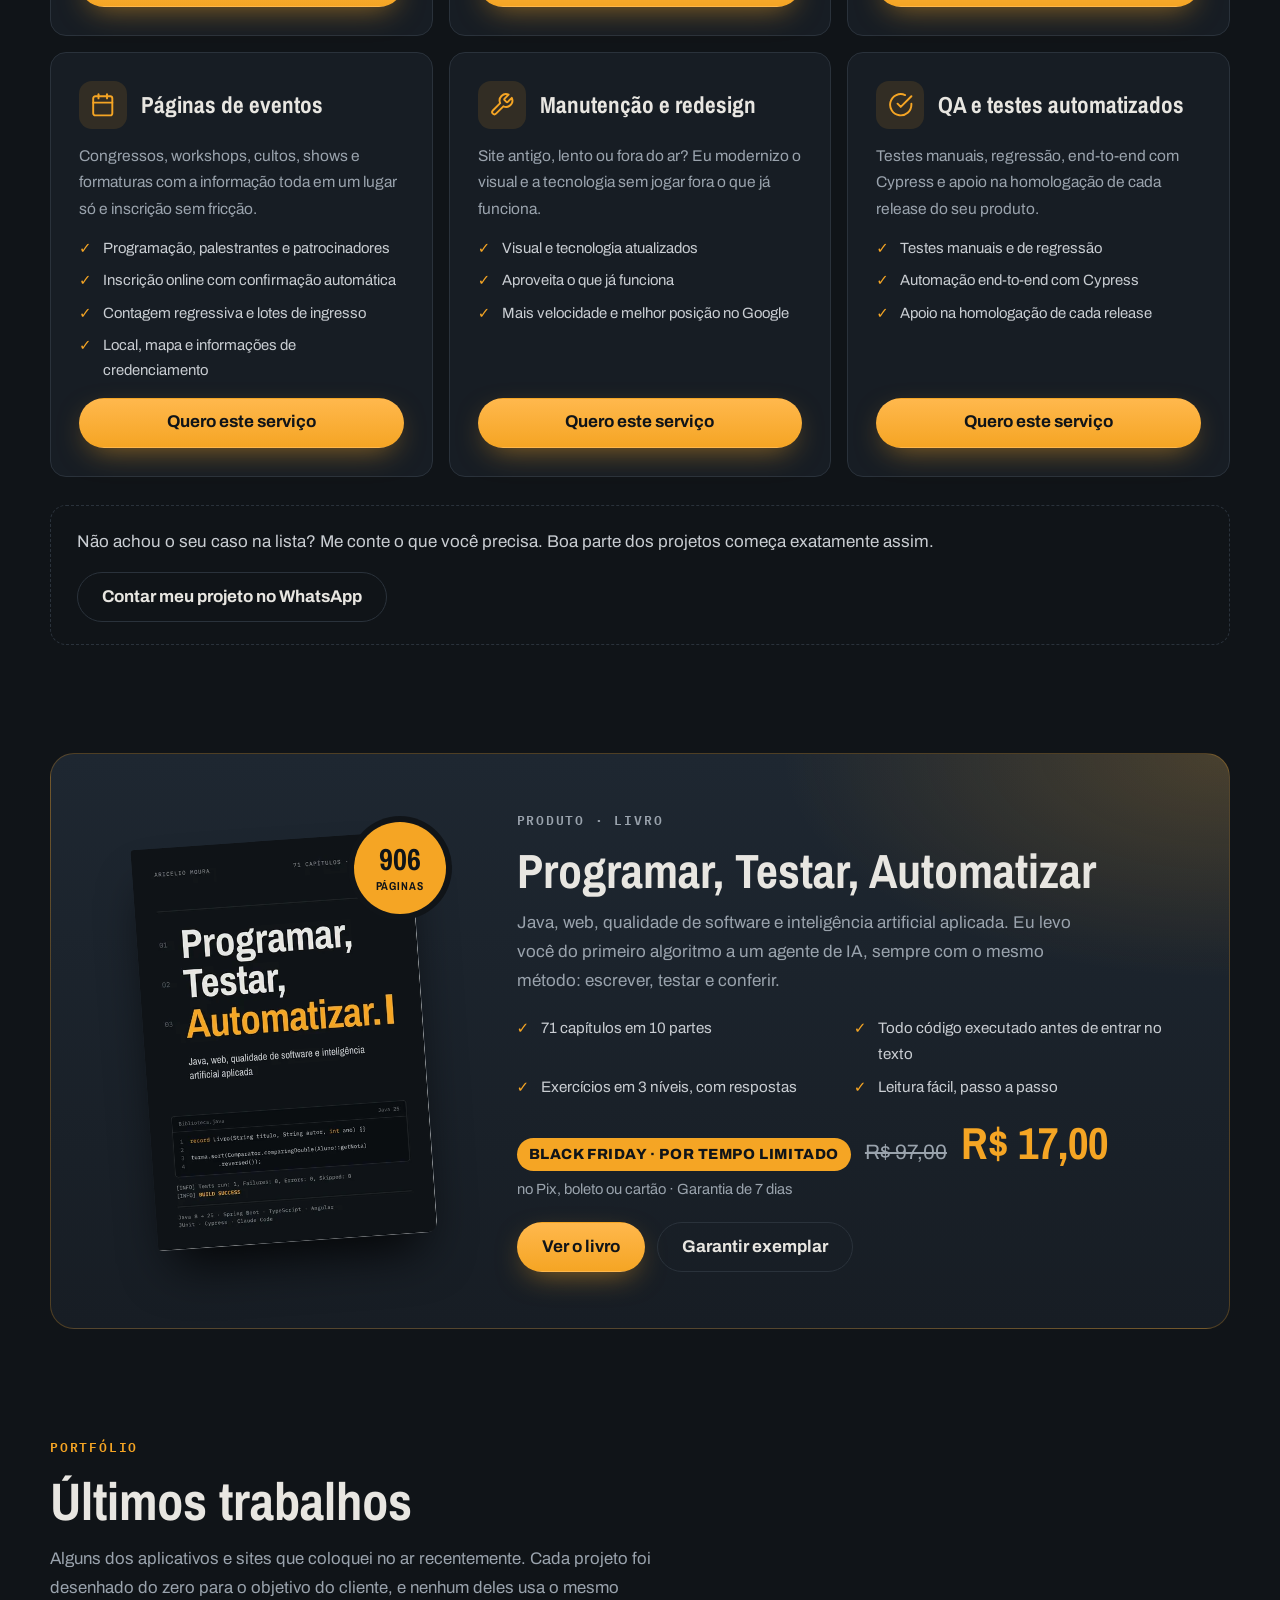
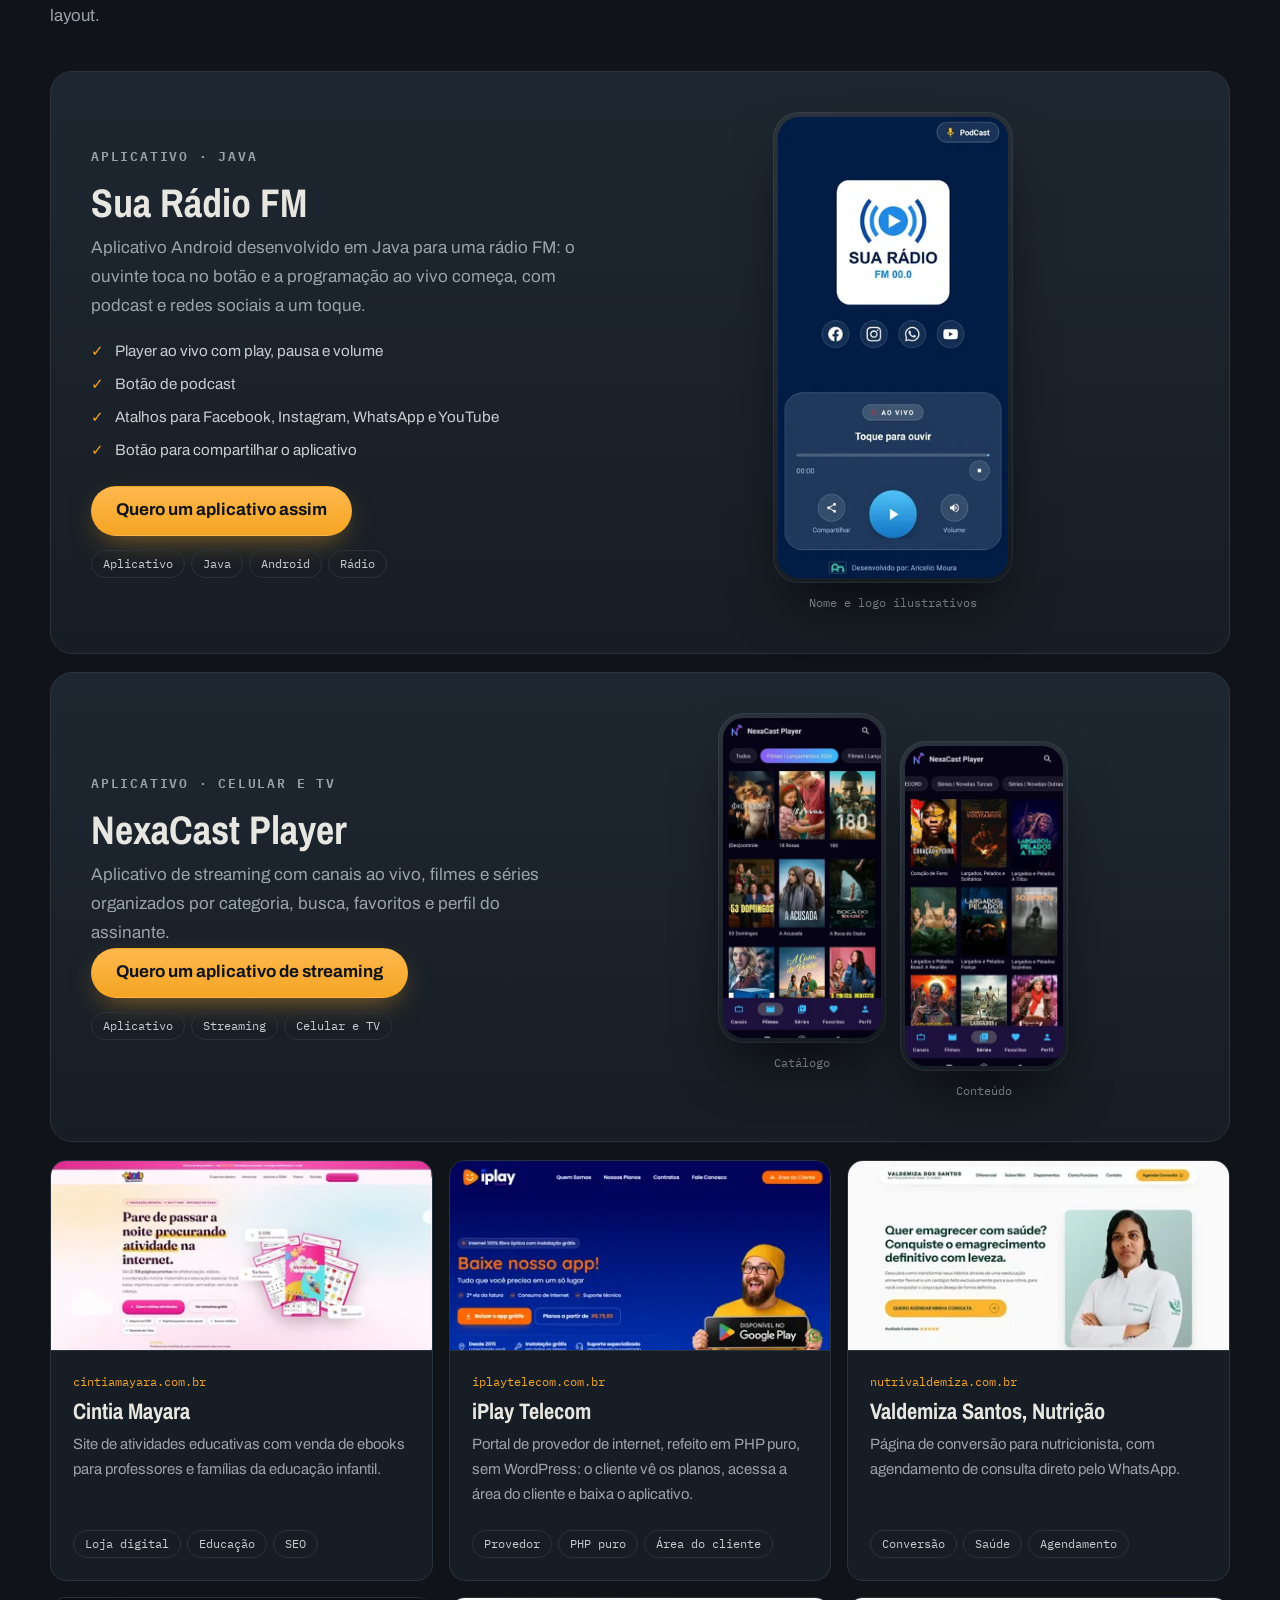
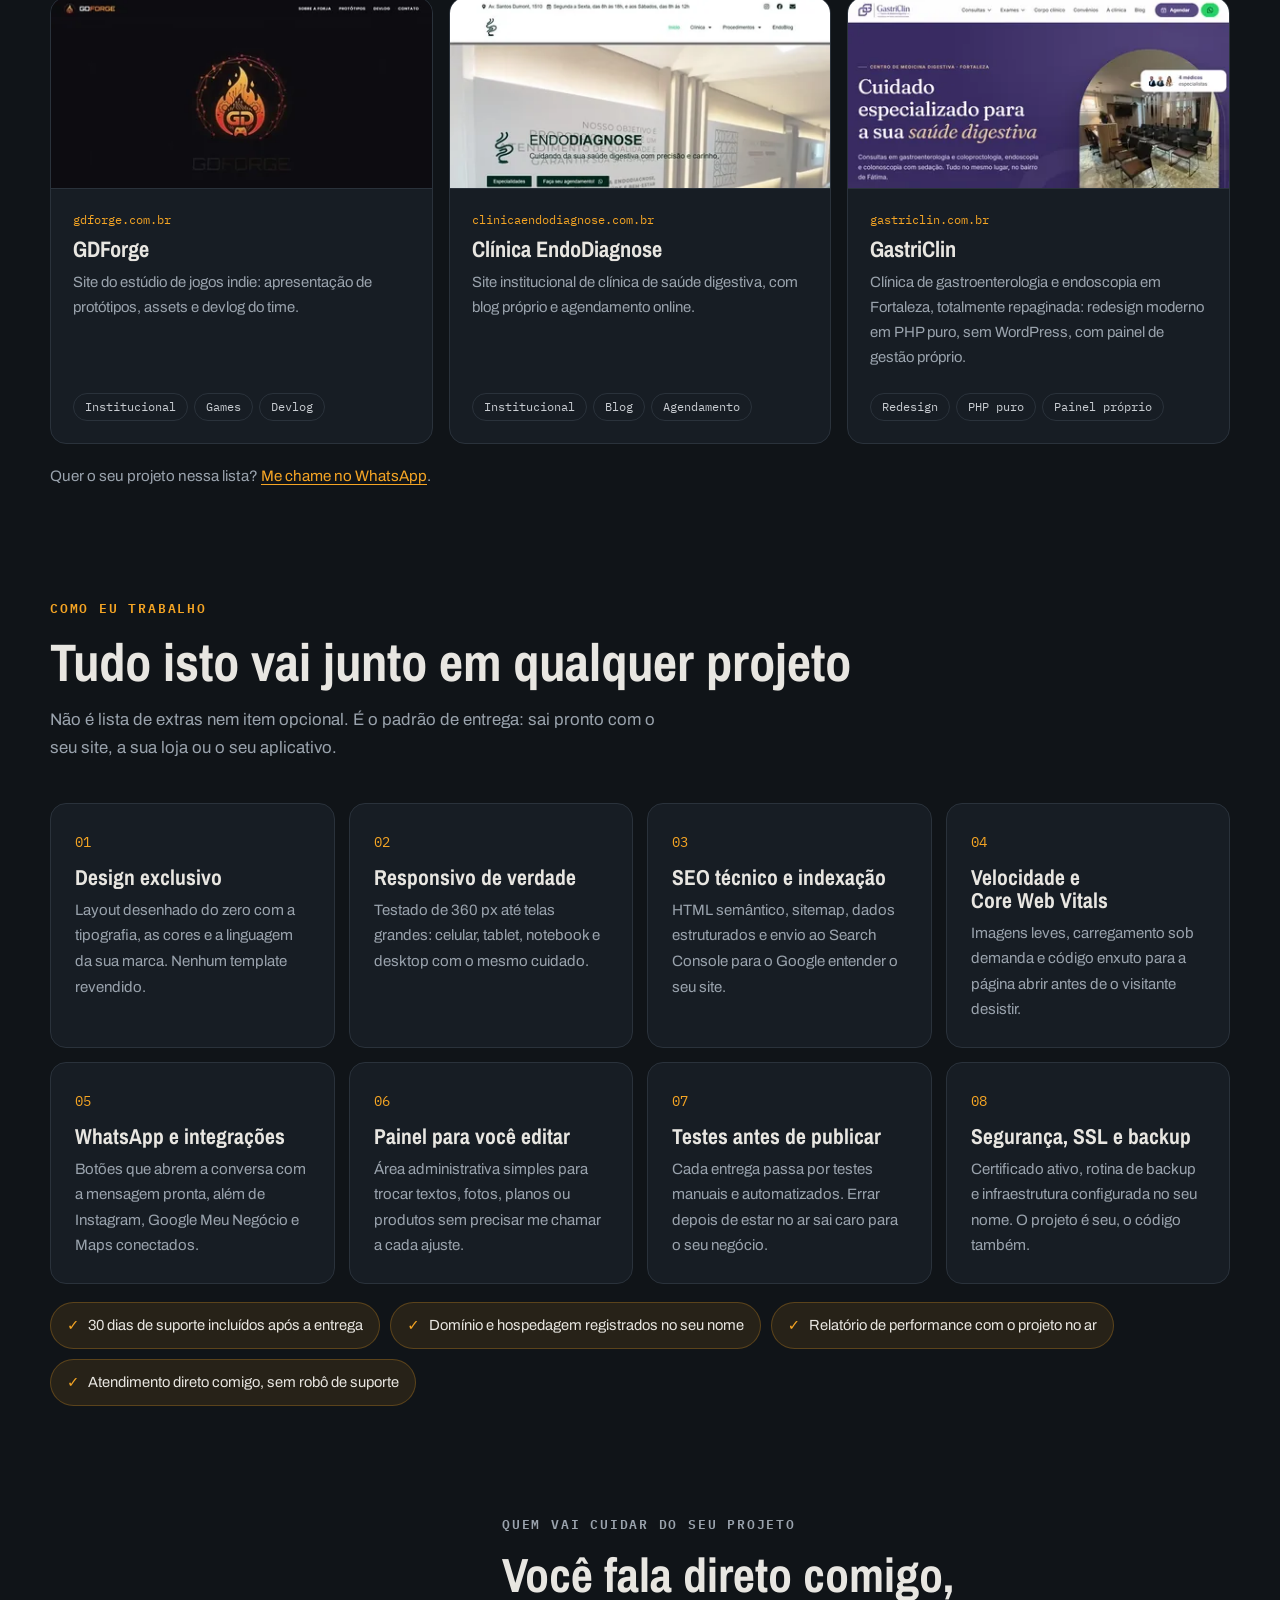
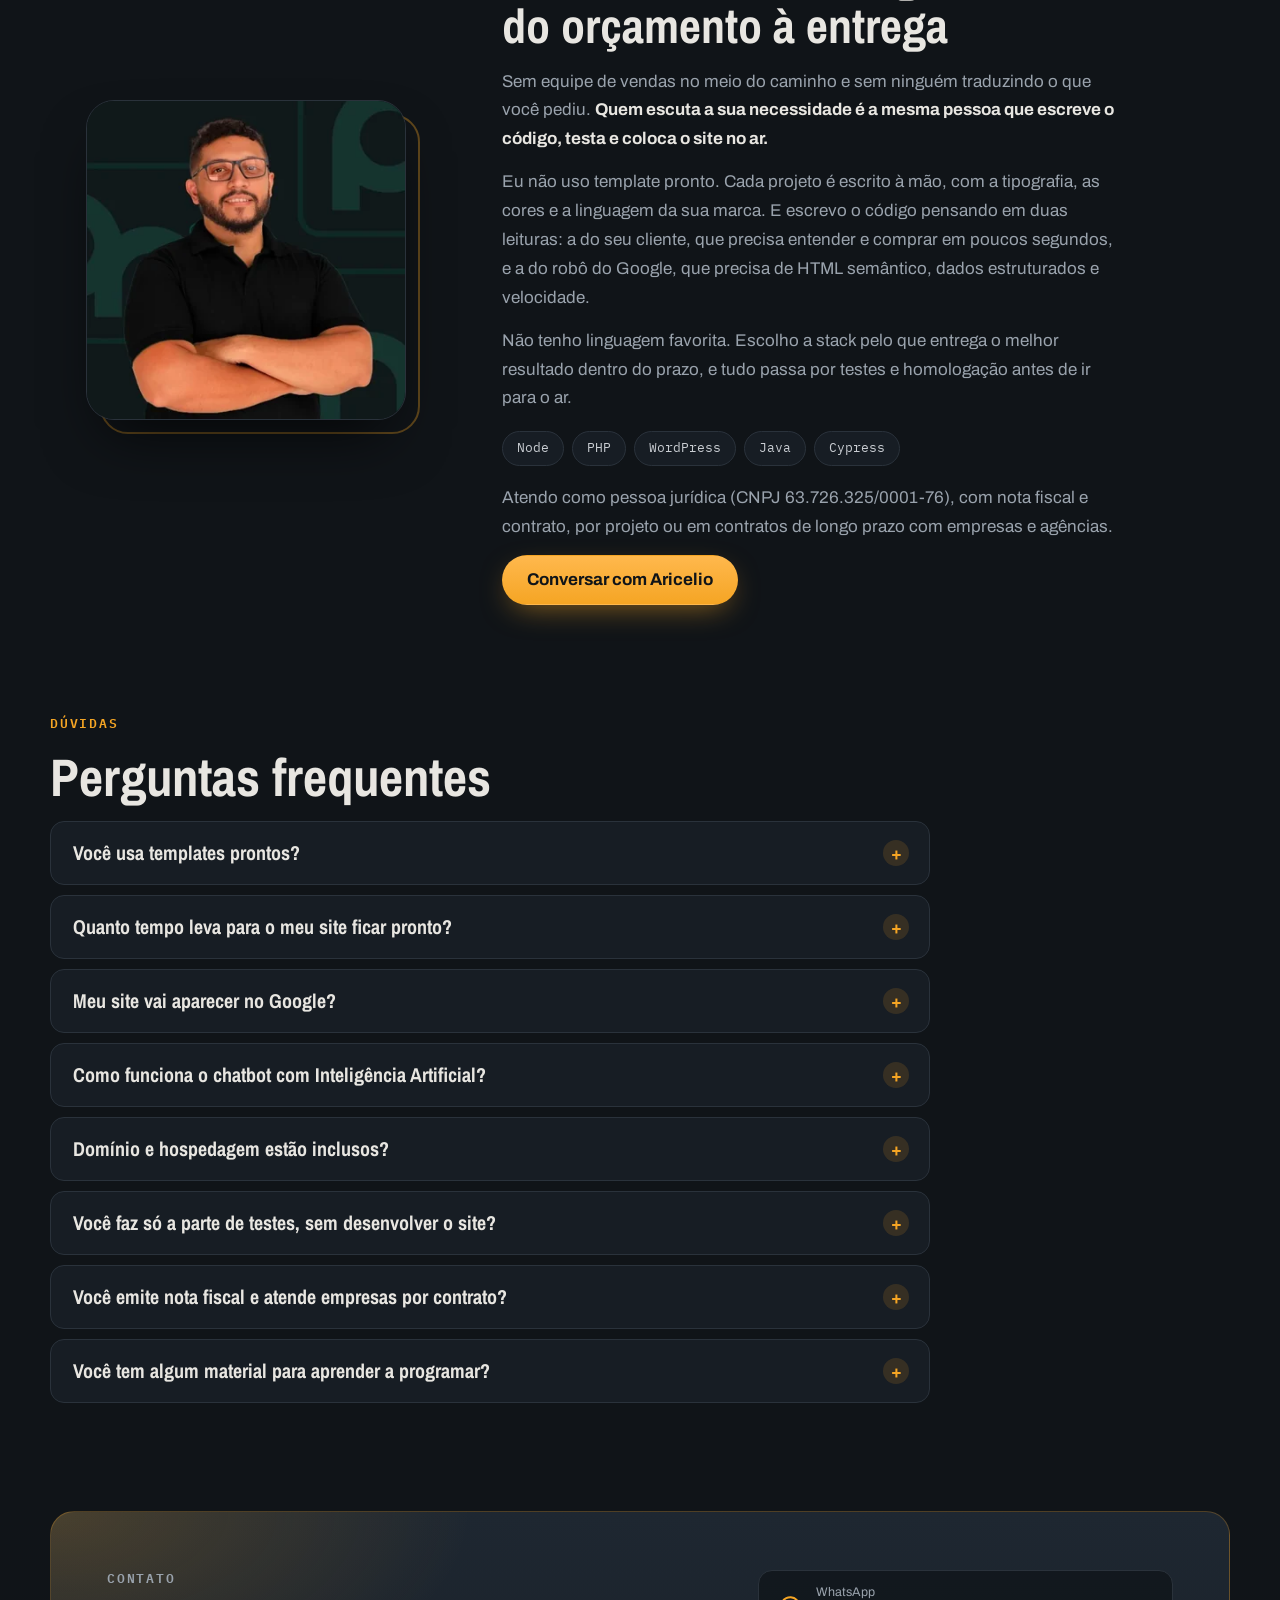
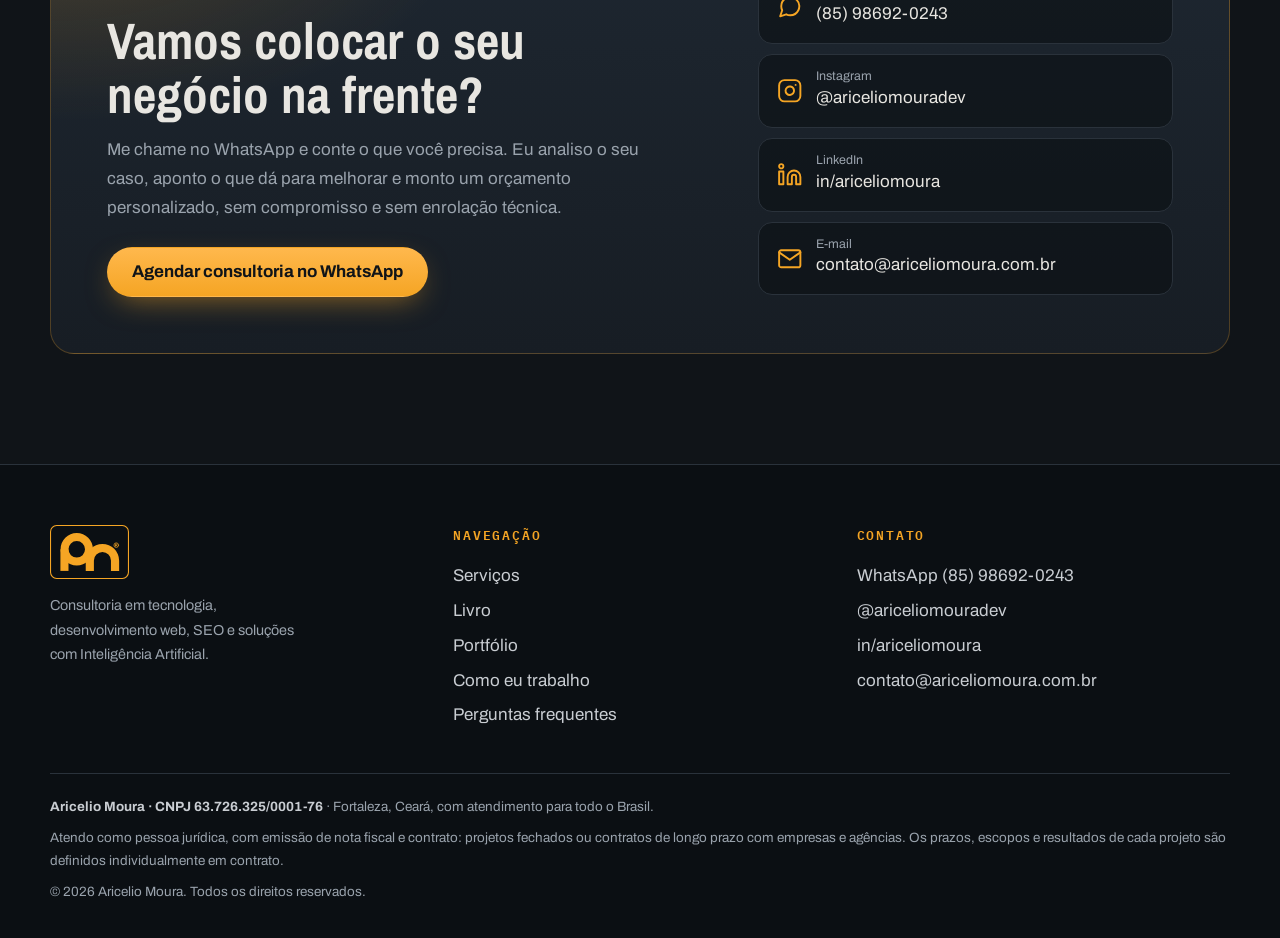
==== commit 4e43ffad: "Portfólio: GastriClin repaginada (PHP puro, sem WordPress, painel próprio) Co-Authored-By: Claude Op" ====
--- a/index.html
+++ b/index.html
@@ -643,8 +643,8 @@
           <div class="corpo"><span class="dominio">clinicaendodiagnose.com.br</span><h3>Clínica EndoDiagnose</h3><p>Site institucional de clínica de saúde digestiva, com blog próprio e agendamento online.</p><ul class="etiquetas"><li>Institucional</li><li>Blog</li><li>Agendamento</li></ul></div>
         </a>
         <a class="trabalho reveal" href="https://gastriclin.com.br/" target="_blank" rel="noopener">
-          <img src="img/trabalhos/gastriclin.webp" srcset="img/trabalhos/gastriclin-400.webp 400w, img/trabalhos/gastriclin-800.webp 800w, img/trabalhos/gastriclin.webp 1200w" sizes="381px" alt="Site da clínica GastriClin" width="1200" height="591" loading="lazy" decoding="async">
-          <div class="corpo"><span class="dominio">gastriclin.com.br</span><h3>GastriClin</h3><p>Clínica de gastroenterologia e endoscopia em Fortaleza, estruturada para busca local no Google.</p><ul class="etiquetas"><li>Institucional</li><li>SEO local</li><li>Saúde</li></ul></div>
+          <img src="img/trabalhos/gastriclin.webp?v=20261023" srcset="img/trabalhos/gastriclin-400.webp?v=20261023 400w, img/trabalhos/gastriclin-800.webp?v=20261023 800w, img/trabalhos/gastriclin.webp?v=20261023 1200w" sizes="381px" alt="Site da clínica GastriClin" width="1200" height="600" loading="lazy" decoding="async">
+          <div class="corpo"><span class="dominio">gastriclin.com.br</span><h3>GastriClin</h3><p>Clínica de gastroenterologia e endoscopia em Fortaleza, totalmente repaginada: redesign moderno em PHP puro, sem WordPress, com painel de gestão próprio.</p><ul class="etiquetas"><li>Redesign</li><li>PHP puro</li><li>Painel próprio</li></ul></div>
         </a>
       </div>
       <p class="nota-portfolio">Quer o seu projeto nessa lista? <a href="https://wa.me/5585986920243" data-zap="Vim pelo seu site (portfólio). Vi seus trabalhos e quero um projeto assim para o meu negócio.">Me chame no WhatsApp</a>.</p>
